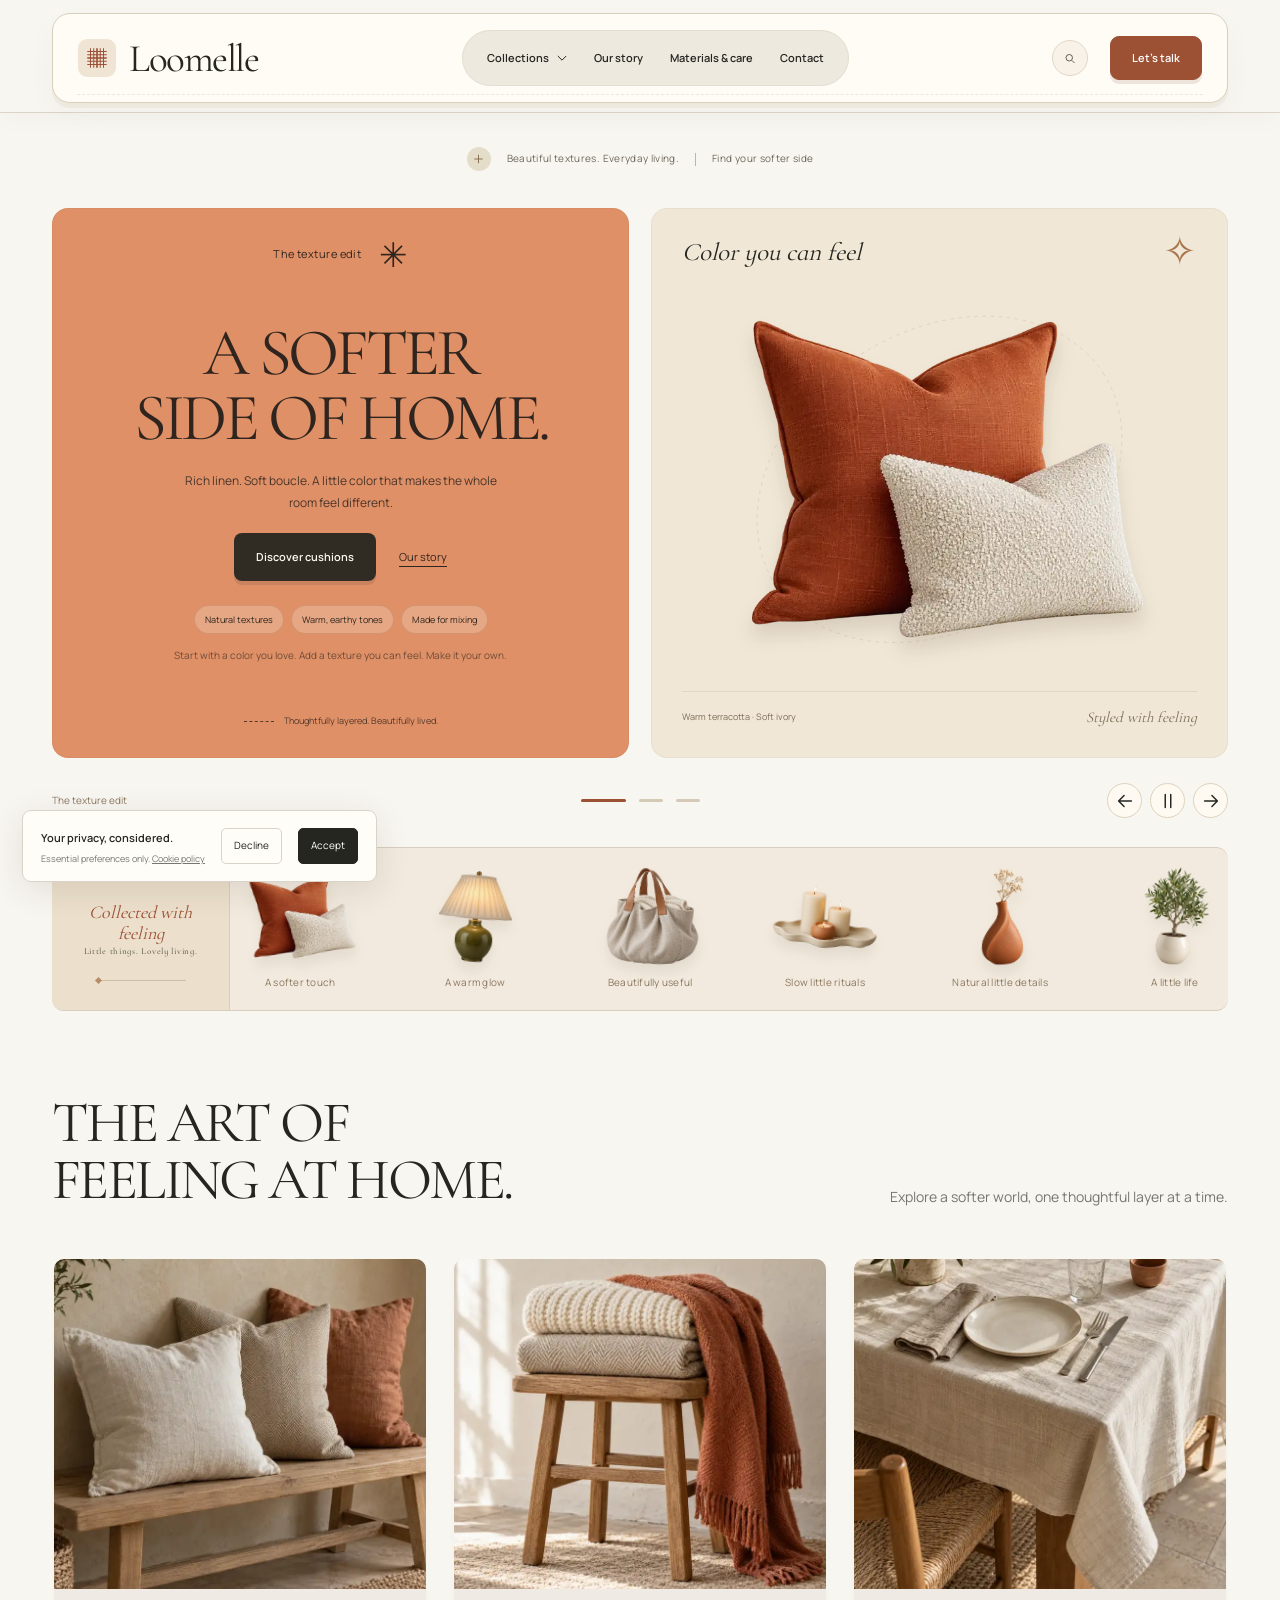
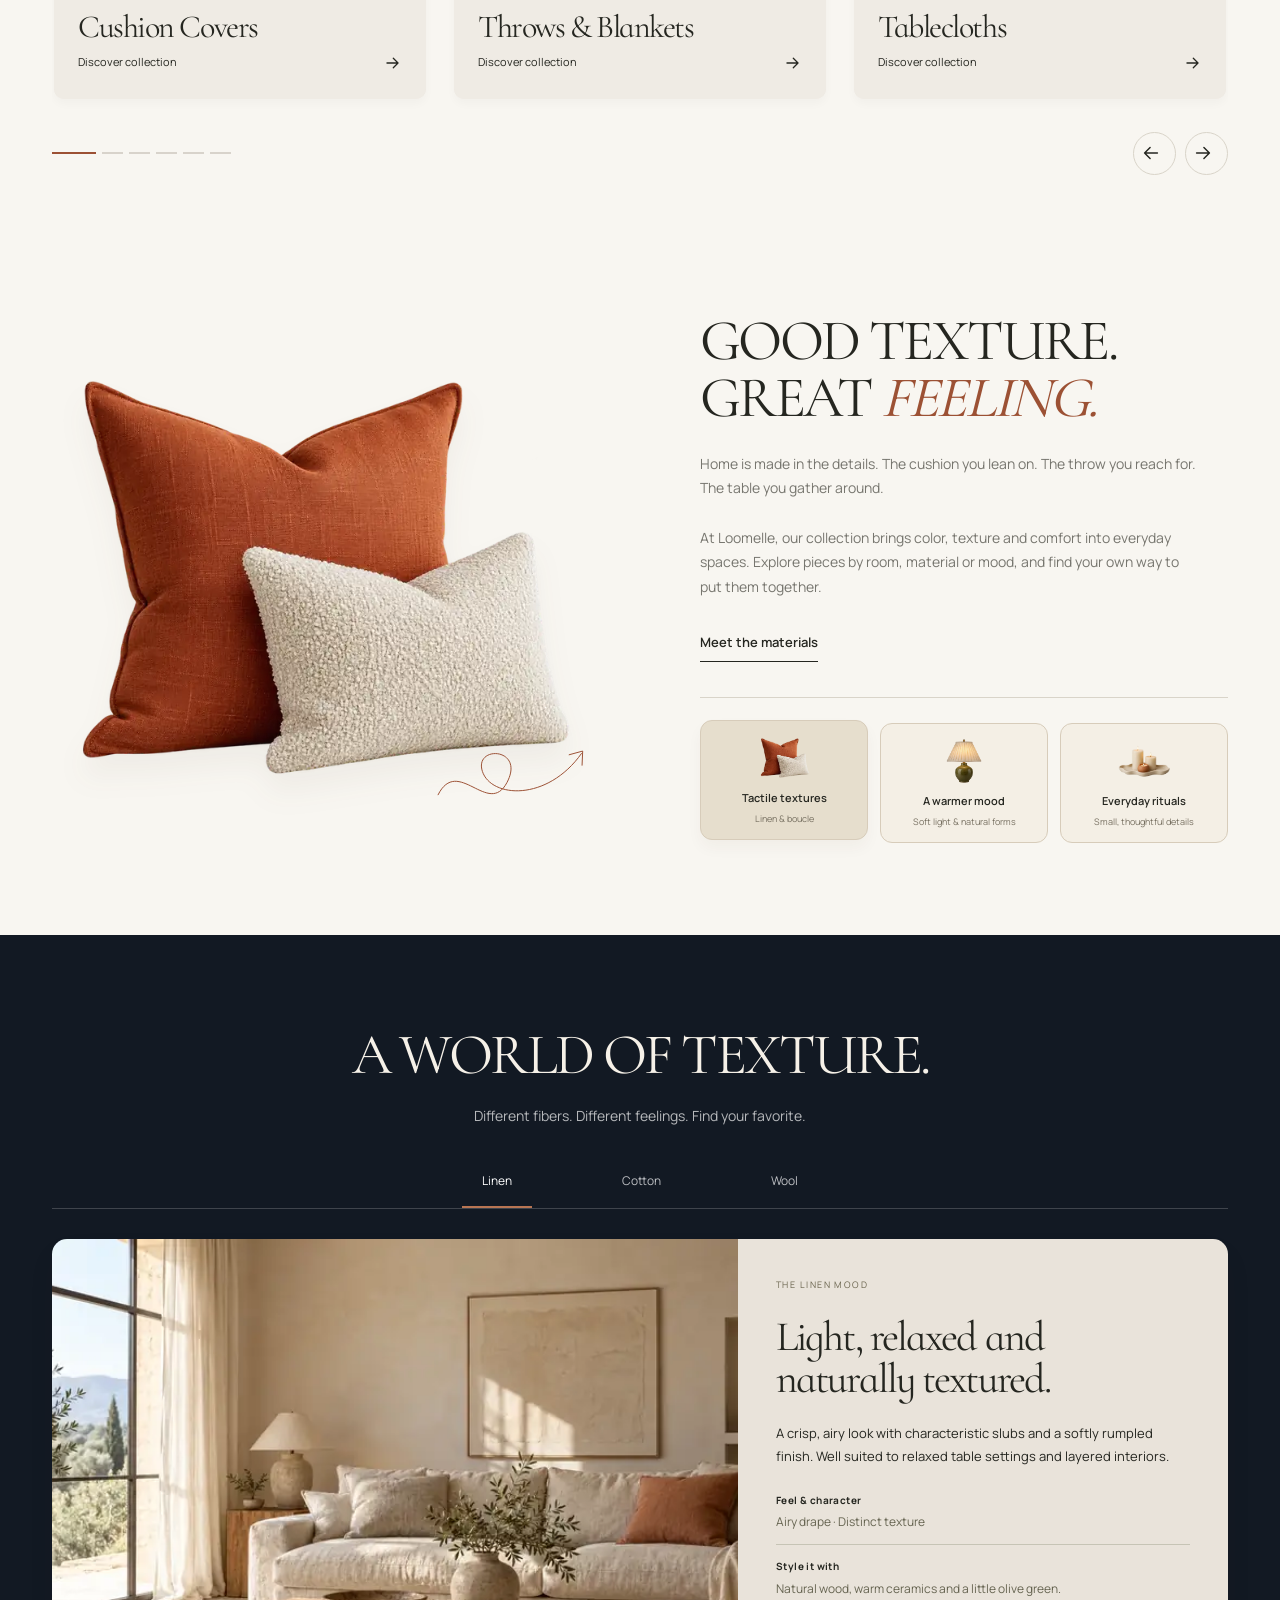
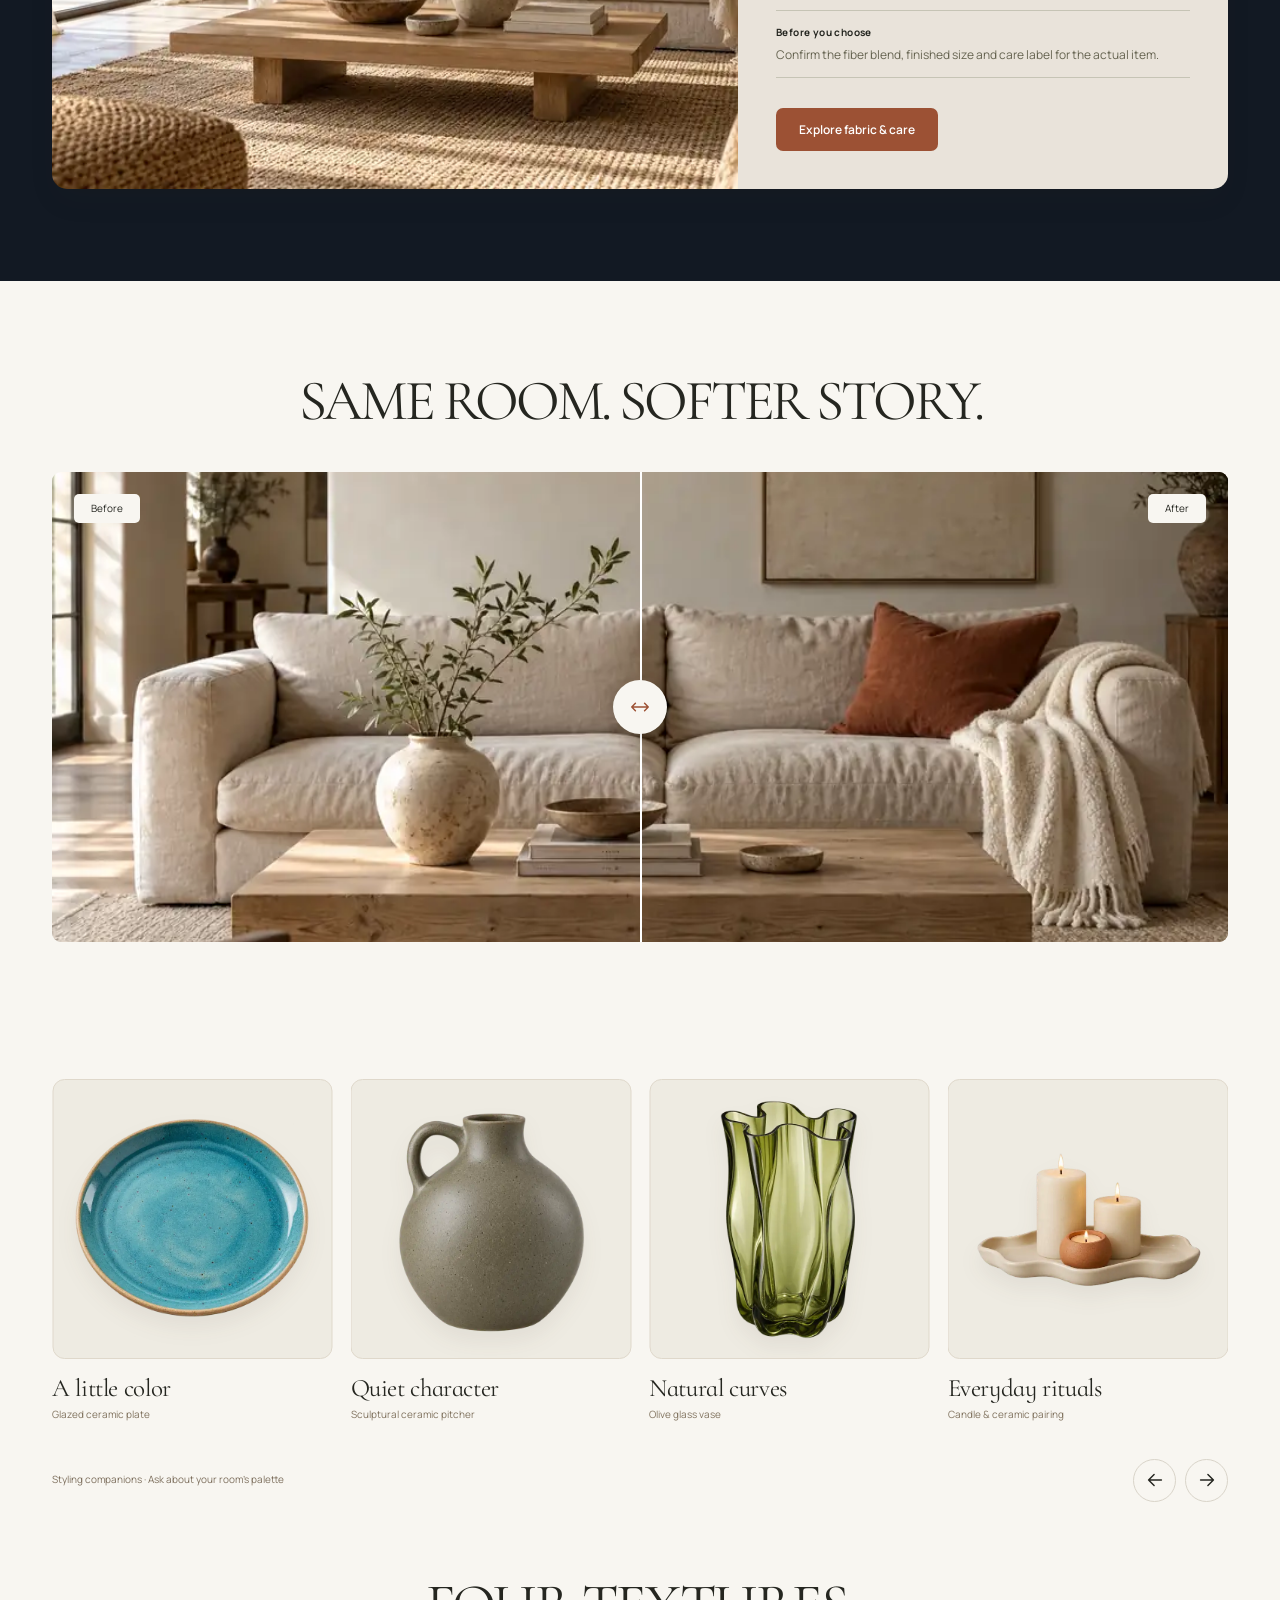
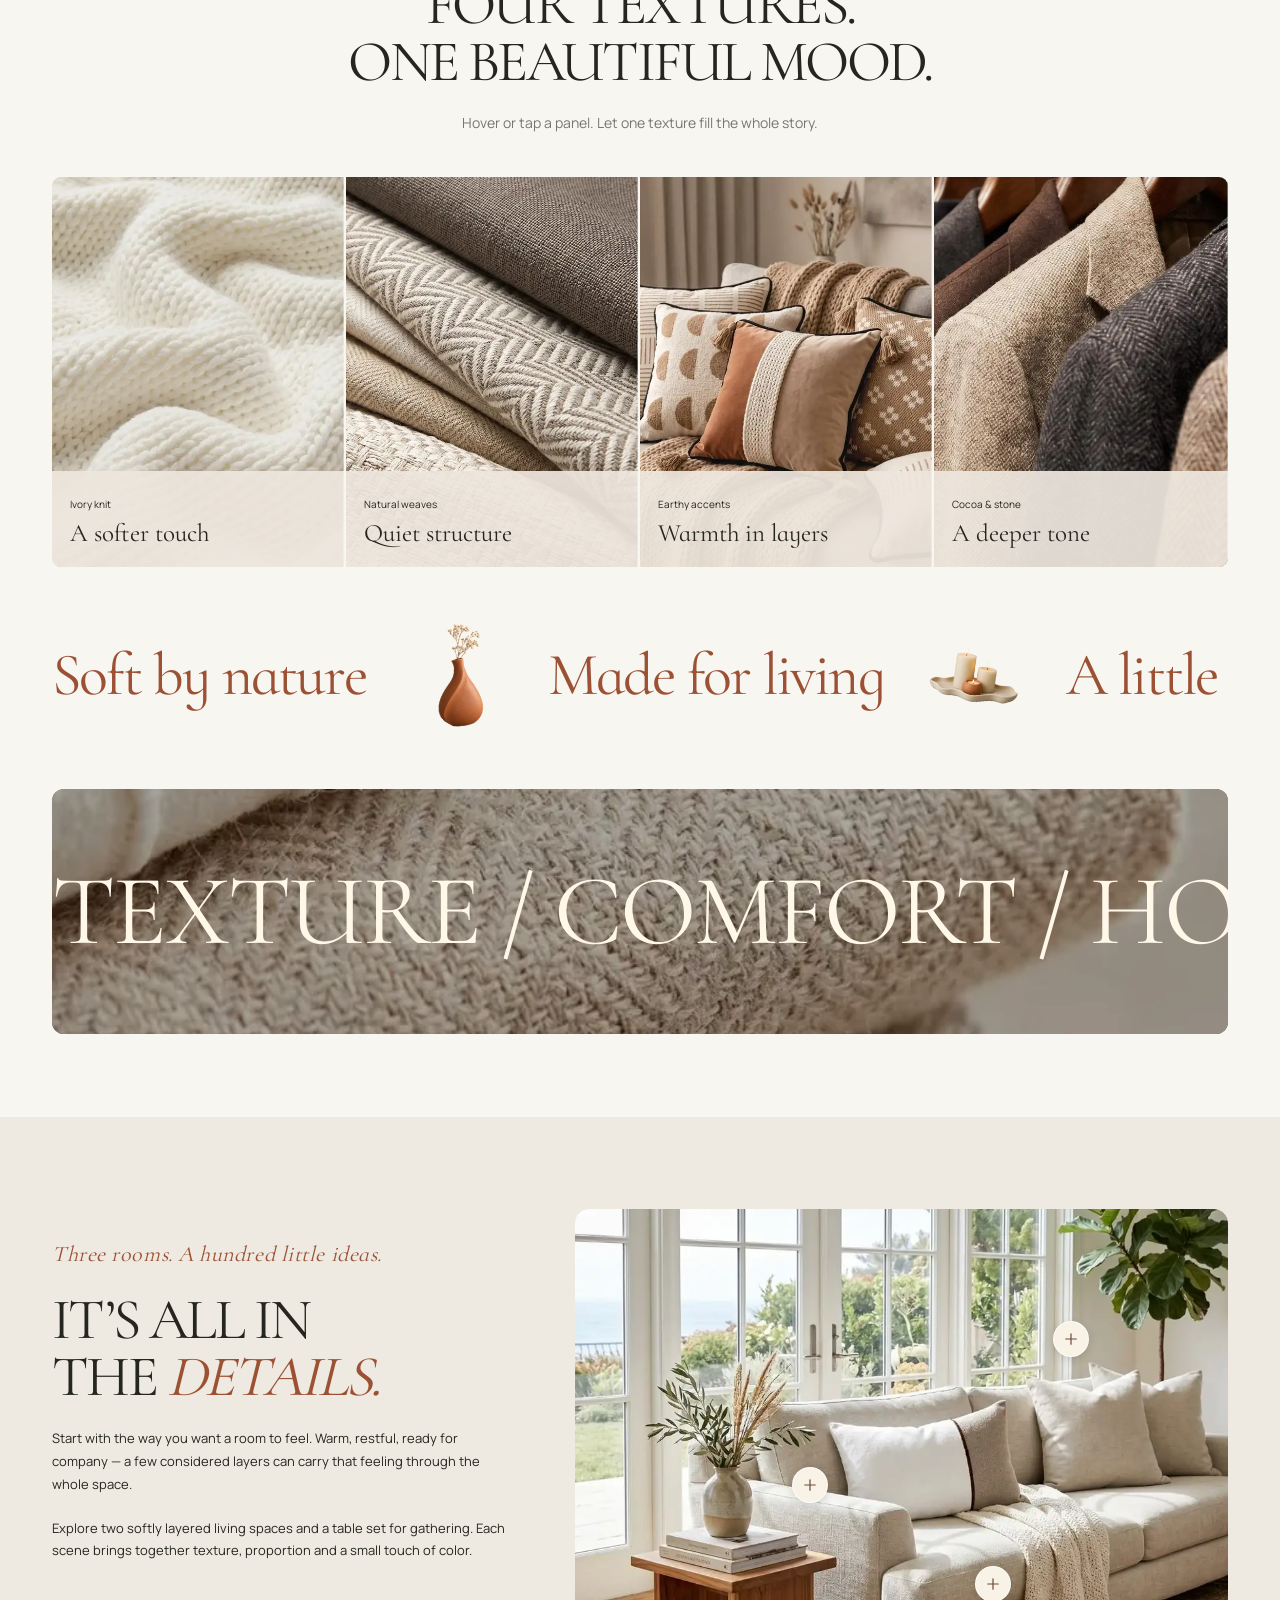
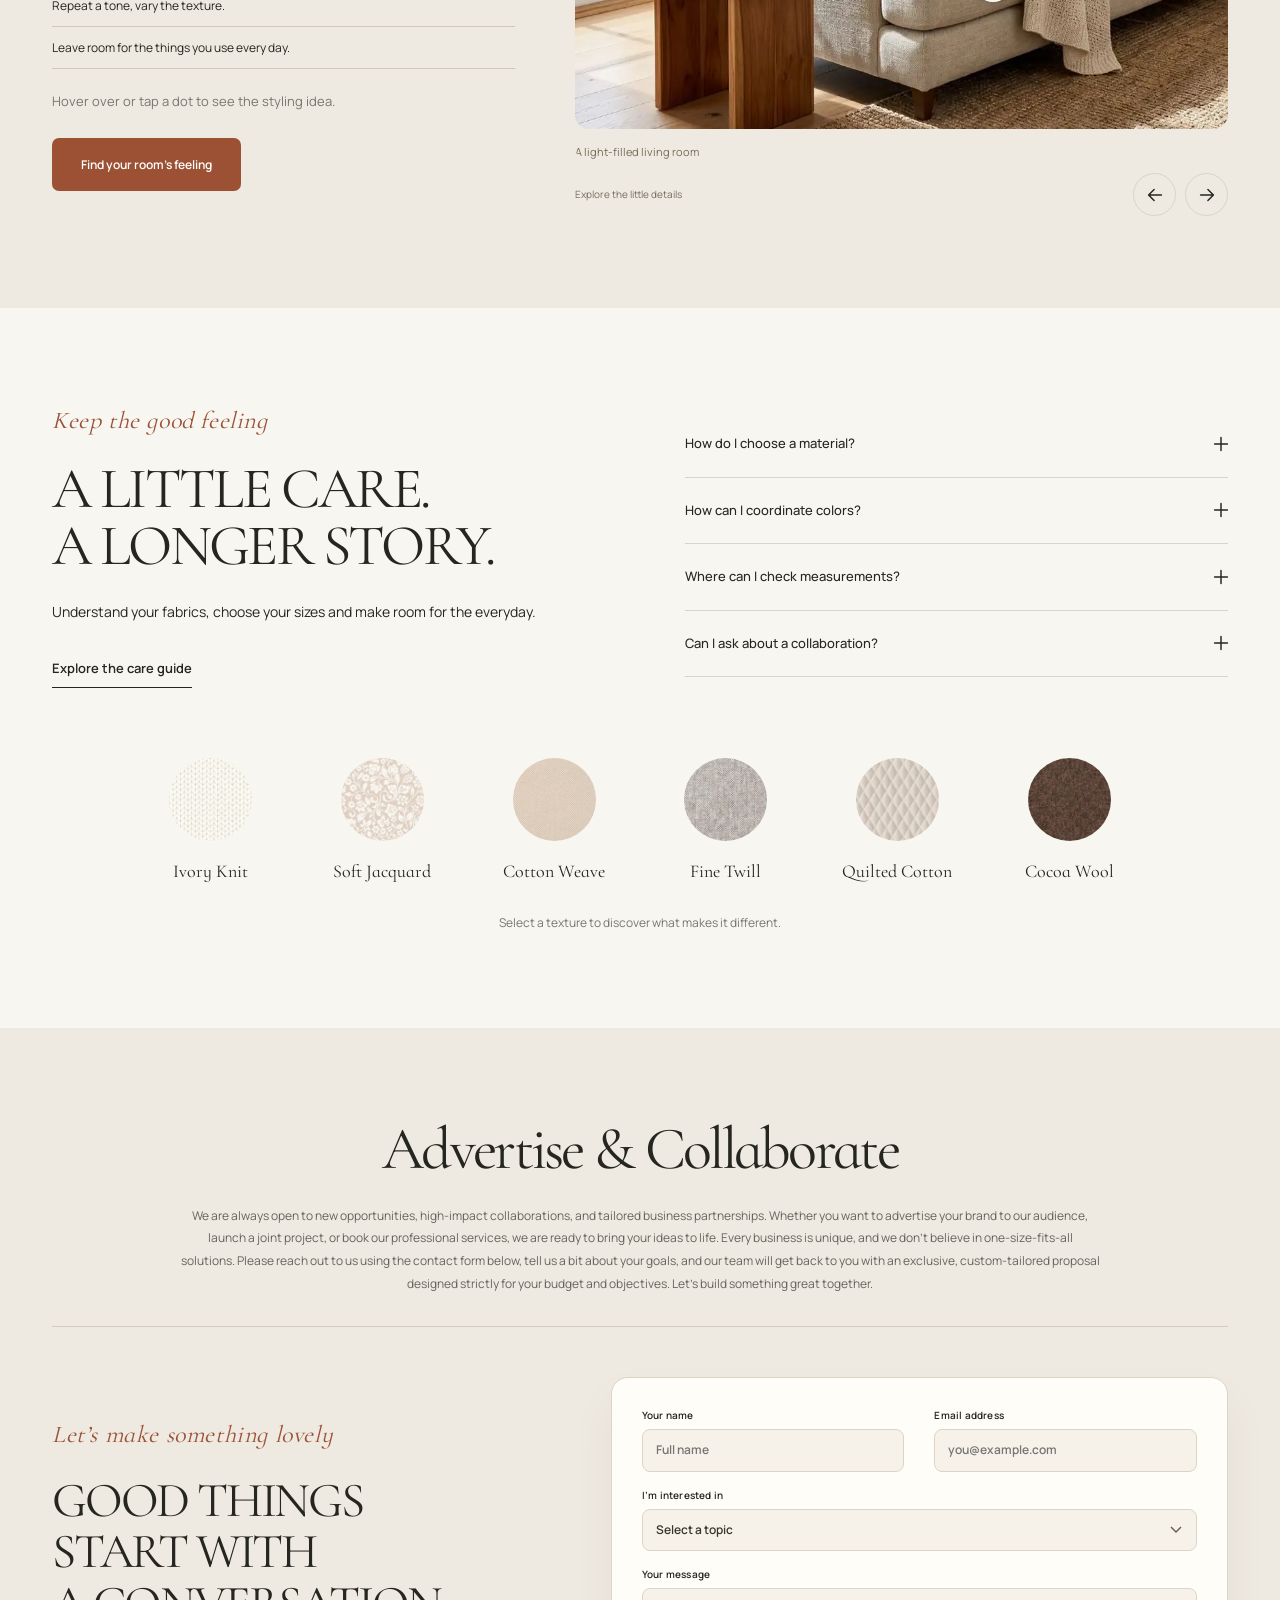
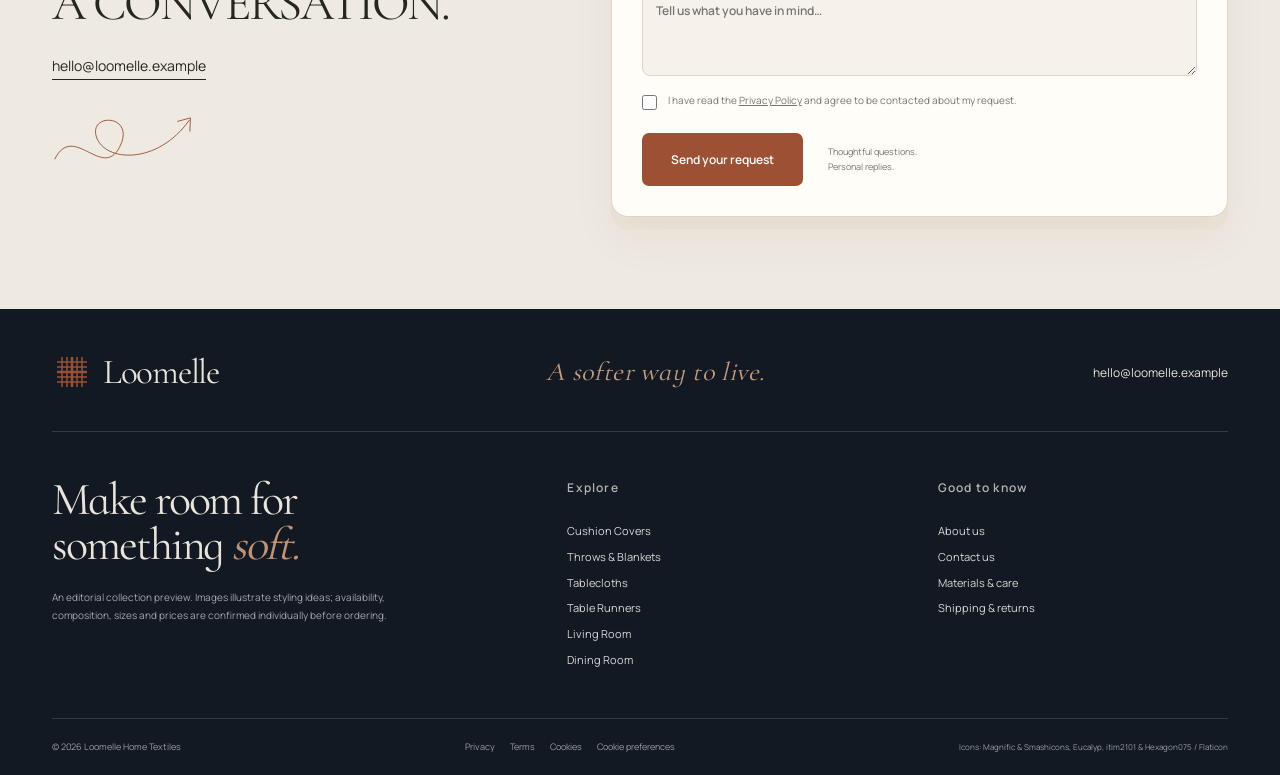
==== index.html @ f1d12855 "Upd" ====
<!doctype html><html lang="en"><head><meta charset="utf-8"><meta name="viewport" content="width=device-width,initial-scale=1"><title>Loomelle | Home Textiles</title><meta name="description" content="Explore home textiles, beautifully considered colors and materials. Discover cushion covers, throws, blankets and table linens."><meta name="theme-color" content="#f6f3ed"><link rel="icon" href="assets/logo.svg"><link rel="stylesheet" href="assets/fonts.css"><link rel="stylesheet" href="assets/swiper.min.css"><link rel="stylesheet" href="assets/aos.css"><link rel="stylesheet" href="style.css"><script src="config/config.js"></script><script defer src="assets/swiper.min.js"></script><script defer src="assets/aos.js"></script><script defer src="enhance.js"></script><script defer src="app.js"></script></head><body><a class="skip" href="#main">Skip to content</a><div id="page-thread" aria-hidden="true"><span></span></div><header id="header"></header><main id="main"></main><footer id="footer"></footer><div id="consent"></div><dialog id="search-dialog" aria-labelledby="search-title"><button class="dialog-close" aria-label="Close search">×</button><h2 id="search-title">Find your texture.</h2><label class="sr-only" for="search-input">Search collections, materials and pages</label><input id="search-input" type="search" placeholder="Try linen, cushions, care…" autocomplete="off"><div id="search-results" aria-live="polite"></div></dialog><dialog id="product-dialog" aria-label="Collection details"><button class="dialog-close" aria-label="Close details">×</button><div id="product-body"></div></dialog><noscript>Please enable JavaScript to explore the collections and use the contact form.</noscript></body></html>
---- assets/fonts.css ----
@font-face{font-family:'Cormorant Infant';font-style:normal;font-weight:300 700;font-display:swap;src:url('cormorant.woff2') format('woff2');}
@font-face{font-family:'Manrope';font-style:normal;font-weight:200 800;font-display:swap;src:url('manrope.woff2') format('woff2');}
---- style.css ----
:root{--ink:#252620;--muted:#77766f;--paper:#f8f6f1;--cream:#efebe4;--rust:#9c5134;--line:#d9d4c9;--night:#121923;--sample-color:#d8caba}*{box-sizing:border-box}html{scroll-behavior:smooth;scroll-padding-top:100px}body{margin:0;background:var(--paper);color:var(--ink);font-family:Manrope,Arial,sans-serif;font-size:14px;line-height:1.75;-webkit-font-smoothing:antialiased}button,input,textarea,select{font:inherit}a{color:inherit;text-decoration:none}button{cursor:pointer;color:inherit}button,a,input,textarea,select{-webkit-tap-highlight-color:transparent}button{background:none;border:0}img{display:block;max-width:100%;width:100%;object-fit:cover}h1,h2,h3,h4,p{margin:0}h1,h2,h3{font-family:'Cormorant Infant',Georgia,serif;font-weight:400;line-height:.99;letter-spacing:-.045em}h1{font-size:clamp(54px,6.9vw,110px)}h2{font-size:clamp(38px,4.5vw,68px)}h3{font-size:32px}h4{font-size:12px;font-weight:600;letter-spacing:.1em}em{font-weight:400;color:var(--rust)}p{max-width:590px}p+p{margin-top:18px}.container{width:calc(100% - 104px);max-width:1480px;margin:auto}.section{padding:92px 0;overflow:hidden}.section-heading{display:flex;align-items:flex-end;justify-content:space-between;gap:40px;margin-bottom:42px}.section-heading p{max-width:360px;color:var(--muted)}.section-heading.center{display:block;text-align:center}.center p{margin:20px auto 0;max-width:600px}.script{display:block;font-family:'Cormorant Infant',Georgia,serif;font-style:italic;font-size:24px;letter-spacing:.025em;color:var(--rust);margin-bottom:19px}.button{display:inline-flex;align-items:center;justify-content:center;background:var(--rust);color:#fff;padding:15px 28px;border-radius:7px;font-size:12px;font-weight:600;min-height:50px;border:1px solid transparent;transition:background .25s,transform .25s,box-shadow .25s}.button:hover{background:#7d3d27;transform:translateY(-2px);box-shadow:0 8px 16px #673d241a}.text-link{display:inline-flex;align-items:center;gap:22px;font-size:13px;font-weight:600;border-bottom:1px solid var(--ink);padding:7px 0;transition:color .2s}.text-link:hover{color:var(--rust)}.muted{color:var(--muted)}.split{display:grid;grid-template-columns:1fr 1fr;gap:90px;align-items:center}.split p{margin-top:25px}.split .button,.split .text-link{margin-top:25px}.stitch{width:220px;color:var(--rust)}.sr-only{position:absolute;width:1px;height:1px;padding:0;margin:-1px;overflow:hidden;clip:rect(0,0,0,0);white-space:nowrap;border:0}.skip{position:fixed;top:-100px;left:15px;background:var(--ink);color:white;padding:12px;z-index:100}.skip:focus{top:10px}:focus-visible{outline:2px solid var(--rust);outline-offset:5px}#header{position:sticky;top:0;background:#f8f6f1f5;border-bottom:1px solid var(--line);z-index:50;backdrop-filter:blur(10px)}.header-inner{height:86px;display:flex;align-items:center;justify-content:space-between;gap:25px}.brand{display:flex;align-items:center;gap:11px;font-family:'Cormorant Infant',Georgia,serif;font-size:35px;letter-spacing:-1.3px;line-height:1}.brand img{width:34px;height:34px}.header-inner nav{display:flex;gap:32px;align-items:center}.nav-link{font-size:12px;position:relative;padding:8px 0}.nav-link:after{content:'';height:1px;width:0;background:var(--rust);position:absolute;bottom:0;left:0;transition:width .3s}.nav-link:hover:after{width:100%}.header-actions{display:flex;align-items:center;gap:22px}.search-open{padding:8px;display:flex}.search-open svg{width:21px;height:21px;stroke:var(--ink);stroke-width:1.4}.header-cta{border-bottom:1px solid var(--ink);font-size:12px;padding:5px 0}.menu-toggle,.mobile-categories{display:none}.hero{padding:0}.hero-top{display:grid;grid-template-columns:1.2fr 1fr;min-height:630px;align-items:center;position:relative}.hero-copy{padding:70px 0 50px;position:relative;z-index:2}.hero h1{font-size:clamp(60px,6.6vw,106px);line-height:.93;letter-spacing:-.055em}.hero h1 em{font-style:normal}.hero-copy p{font-size:14px;color:var(--muted);margin:27px 0}.hero-copy .script{margin-bottom:26px}.hero-caption{display:flex;align-items:center;gap:12px;margin-top:37px;font-size:9px;letter-spacing:.14em}.tiny-line{width:35px;height:1px;background:var(--rust)}.hero-object{position:relative;height:590px;display:flex;align-items:center;justify-content:center;will-change:transform}.hero-object .bag{width:94%;height:550px;object-fit:contain;animation:bag-in 1.3s ease both}.hero-object:before{content:'';position:absolute;border:1px solid #d9cbb9;border-radius:50%;width:410px;height:410px;z-index:-1}.hero-note{position:absolute;bottom:50px;left:-2%;font-family:'Cormorant Infant',serif;font-size:20px;font-style:italic;line-height:1.1;transform:rotate(-6deg)}.hero-object .stitch{position:absolute;bottom:15px;right:10%;width:130px}.round-seal{position:absolute;right:-5px;top:35px;border:1px solid var(--line);border-radius:50%;width:108px;height:108px;text-align:center;font-size:8px;line-height:1.2;letter-spacing:.1em;display:flex;flex-direction:column;justify-content:center;background:var(--paper);transform:rotate(12deg)}.round-seal b{font-size:29px;color:var(--rust);line-height:.4}.hero-bottom{border-top:1px solid var(--line);border-bottom:1px solid var(--line);display:flex;justify-content:space-between;padding:20px 0;color:var(--muted);font-size:10px;letter-spacing:.07em}.collections{padding-top:84px}.collection-card{display:block;border-radius:10px;overflow:hidden;background:var(--cream);box-shadow:0 5px 10px #32281a07;transition:transform .35s,box-shadow .35s}.collection-card img{height:330px;transition:transform .8s}.collection-card>div{padding:22px 24px 25px;position:relative;background:var(--cream)}.collection-card h3{font-size:32px;margin-bottom:9px}.collection-card div>span{font-size:11px;display:flex;justify-content:space-between}.collection-card:hover{transform:translateY(-5px);box-shadow:0 12px 20px #32281a12}.collection-card:hover img{transform:scale(1.035)}.carousel{min-width:0}.swiper{padding:8px 2px 18px;overflow:hidden}.carousel-bottom{display:flex;align-items:center;justify-content:space-between;margin-top:14px;min-height:45px}.carousel .swiper-pagination{position:static;text-align:left;width:auto;display:flex;gap:6px}.swiper-pagination-bullet{width:21px;height:2px;border-radius:0;background:#a8a095;opacity:.4;margin:0!important}.swiper-pagination-bullet-active{background:var(--rust);opacity:1;width:44px}.slider-controls{display:flex;gap:9px}.slider-controls button{border:1px solid var(--line);width:43px;height:43px;border-radius:50%;font-size:21px;transition:background .2s,color .2s}.slider-controls button:hover{background:var(--rust);color:white;border-color:var(--rust)}.about{padding-top:45px}.about-grid{gap:120px}.cutout{position:relative}.cutout>img{height:440px;object-fit:contain}.cutout .stitch{position:absolute;bottom:0;right:0;width:160px}.about p{max-width:500px;color:var(--muted)}.value-row{display:flex;gap:24px;margin-top:35px;border-top:1px solid var(--line);padding-top:25px}.value-row>div{font-size:10px;display:flex;flex-direction:column;gap:12px}.value-row img{height:35px;width:35px;object-fit:contain;opacity:.7}.material-section{background:var(--night);color:#f6f1e8}.material-section .section-heading p{color:#b6b8bb}.material-tabs{display:flex;justify-content:center;gap:70px;margin:40px 0 30px;border-bottom:1px solid #ffffff30}.material-tabs button{padding:0 20px 15px;color:#bdbfc3;font-size:12px;border-bottom:2px solid transparent}.material-tabs button[aria-selected=true]{border-color:#b87553;color:#fff}.material-layout{display:grid;grid-template-columns:1.4fr 1fr;min-height:350px;gap:0}.material-photo{overflow:hidden}.material-photo img{height:100%;max-height:390px;transition:transform 1.5s}.material-photo:hover img{transform:scale(1.05)}.material-copy{padding:45px;background:#e9e3da;color:var(--ink)}.material-copy h3{font-size:38px;max-width:340px}.material-copy p{font-size:12px;margin:18px 0}.material-copy ul{padding-left:16px;font-size:11px;line-height:2}.material-copy .button{margin-top:8px;padding:10px 22px;min-height:43px}.before-after{height:470px;position:relative;border-radius:9px;overflow:hidden}.before-after>img,.after-image,.after-image img{position:absolute;inset:0;width:100%;height:100%;object-fit:cover}.after-image{clip-path:inset(0 0 0 var(--position))}.before-after input{position:absolute;inset:0;width:100%;height:100%;opacity:0;cursor:ew-resize;margin:0;z-index:5;touch-action:pan-y}.compare-line{position:absolute;left:var(--position);height:100%;top:0;width:2px;background:white;pointer-events:none}.compare-line>span{position:absolute;top:50%;left:0;transform:translate(-50%,-50%);background:var(--paper);color:var(--rust);border-radius:50%;height:54px;width:54px;display:grid;place-items:center;font-size:23px;box-shadow:0 3px 15px #0002}.comparison-label{position:absolute;top:22px;background:var(--paper);padding:6px 17px;border-radius:5px;font-size:10px}.before-label{left:22px}.after-label{right:22px}.before-after:focus-within{outline:2px solid var(--rust);outline-offset:4px}.color-stories{padding-top:15px;padding-bottom:0}.merge-gallery{display:grid;grid-template-columns:repeat(4,1fr);height:390px;position:relative;border-radius:9px;overflow:hidden}.merge-panel{position:relative;padding:0;overflow:hidden;border-right:2px solid var(--paper);text-align:left}.merge-panel:last-of-type{border:0}.merge-panel img{height:100%;transition:transform 1s}.merge-panel>span{position:absolute;left:0;right:0;bottom:0;z-index:3;padding:20px 18px;background:#eee7deed}.merge-panel small{font-size:10px}.merge-panel strong{display:block;font-family:'Cormorant Infant',serif;font-size:25px;font-weight:400;line-height:1.1;margin-top:4px}.merge-overlay{position:absolute;inset:0;background-image:var(--merge-image);background-size:cover;background-position:center;opacity:0;pointer-events:none;transition:opacity .65s;z-index:1}.merged .merge-overlay{opacity:1}.merged .merge-panel>span{background:#f4efe8e8}.merge-panel:after{content:'';position:absolute;right:0;top:0;bottom:0;width:1px;background:#fff5;z-index:3}.marquee{overflow:hidden;padding:54px 0 35px;color:var(--rust)}.marquee>div{display:flex;gap:42px;width:max-content;align-items:center;animation:marquee 38s linear infinite}.marquee span{font-family:'Cormorant Infant',serif;font-size:60px;line-height:1.2;white-space:nowrap;letter-spacing:-.03em}.marquee b{font-size:30px;font-weight:400}.marquee:hover>div{animation-play-state:paused}.room-details{background:#eee9e1;margin-top:38px}.hotspot-scene{position:relative;border-radius:9px}.hotspot-scene>img{height:470px;border-radius:9px}.hotspot{position:absolute;padding:0;width:33px;height:33px;transform:translate(-50%,-50%);z-index:2}.hotspot>span:first-child{display:grid;place-items:center;background:var(--paper);border:5px solid #ffffff70;background-clip:padding-box;border-radius:50%;height:33px;width:33px;font-size:22px;color:var(--rust);box-shadow:0 0 0 5px #ffffff35}.hotspot-tip{position:absolute;bottom:45px;left:50%;transform:translate(-50%,8px);background:var(--paper);width:200px;padding:16px;border-radius:7px;font-size:11px;text-align:left;line-height:1.6;box-shadow:0 6px 24px #0002;opacity:0;visibility:hidden;transition:.25s}.hotspot-tip strong{font-family:'Cormorant Infant',serif;font-size:22px;line-height:1;display:block;margin-bottom:8px}.hotspot:hover,.hotspot:focus-visible,.hotspot[aria-expanded=true]{z-index:6}.hotspot:hover .hotspot-tip,.hotspot:focus-visible .hotspot-tip,.hotspot[aria-expanded=true] .hotspot-tip{opacity:1;visibility:visible;transform:translate(-50%,0)}.accordion{width:100%}.accordion-item{border-bottom:1px solid var(--line)}.accordion-trigger{width:100%;display:flex;gap:25px;align-items:center;justify-content:space-between;text-align:left;padding:23px 0;font:500 13px Manrope,sans-serif;line-height:1.5}.plus{width:15px;height:15px;position:relative;flex-shrink:0}.plus:before,.plus:after{content:'';position:absolute;top:7px;left:0;width:15px;height:1px;background:var(--ink);transition:transform .35s}.plus:after{transform:rotate(90deg)}[aria-expanded=true] .plus:after{transform:rotate(0)}[aria-expanded=true].accordion-trigger{color:var(--rust)}.accordion-content{display:grid;grid-template-rows:0fr;transition:grid-template-rows .4s ease}.accordion-content>div{overflow:hidden}.accordion-content.open{grid-template-rows:1fr}.accordion-content p{font-size:12px;color:var(--muted);margin:0 0 22px!important}.swatch-row{display:grid;grid-template-columns:repeat(6,1fr);gap:30px;max-width:1000px;margin:70px auto 0}.swatch{display:flex;flex-direction:column;align-items:center;gap:15px;padding:0;font-family:'Cormorant Infant',serif;font-size:18px}.swatch img{height:83px;width:83px;border-radius:50%;transition:transform .4s,outline .2s}.swatch:hover img{transform:translateY(-7px)}.swatch.selected img{outline:1px solid var(--rust);outline-offset:5px}.swatch-info{text-align:center;margin:25px auto 0!important;max-width:700px;min-height:24px;font-size:12px;color:var(--muted)}.contact{background:#eee9e1}.contact-intro{max-width:960px;margin:0 auto 60px;text-align:center}.contact-intro h2{font-size:60px}.contact-intro p{margin:25px auto 0;max-width:920px;font-size:12px;line-height:1.9;color:#66635e}.contact-grid{display:grid;grid-template-columns:.85fr 1.15fr;gap:90px;padding-top:50px;border-top:1px solid #d4cbc0}.contact-grid h3{font-size:49px;line-height:1.05}.contact-grid .stitch{display:block;margin-top:20px;width:150px}.email-link{display:inline-block;margin-top:25px;font-size:14px;border-bottom:1px solid var(--ink)}.contact-form label{display:block;font-size:11px;line-height:1.4}.contact-form input:not([type=checkbox]),.contact-form textarea,.contact-form select{display:block;width:100%;padding:13px 0;background:transparent;border:0;border-bottom:1px solid #bdb5aa;border-radius:0;margin-top:4px;margin-bottom:23px;font-size:13px;outline-offset:3px;color:var(--ink)}.contact-form select{cursor:pointer}.contact-form textarea{resize:vertical;min-height:90px}.form-row{display:grid;grid-template-columns:1fr 1fr;gap:30px}.contact-form .check{display:flex;gap:11px;align-items:flex-start;font-size:10px;color:var(--muted)}.check input{accent-color:var(--rust);margin-top:2px}.check a{text-decoration:underline}.form-submit{display:flex;gap:25px;align-items:center;margin-top:25px}.form-submit>span{font-size:10px;color:var(--muted);line-height:1.6}.form-status{font-size:12px;margin-top:16px;line-height:1.6;color:#a33720}.form-status.success{color:#3d6c45}.honey{position:absolute;left:-10000px;width:1px;height:1px;overflow:hidden}button:disabled{opacity:.6;cursor:wait}#footer{background:var(--night);color:#e9e4da;padding:40px 0 20px}.footer-top{display:flex;justify-content:space-between;align-items:center;padding-bottom:36px;border-bottom:1px solid #ffffff23}.footer-top .script{margin:0;color:#c59d7c;font-size:26px}.footer-top>a:last-child{font-size:12px}.footer-main{display:grid;grid-template-columns:1.5fr 1fr 1fr;gap:80px;padding:45px 0}.footer-main h3{font-size:46px}.footer-main em{color:#c39272}.footer-main p{font-size:10px;line-height:1.8;color:#a3a7aa;margin-top:20px;max-width:350px}.footer-main h4{margin-bottom:20px;color:#b4b4b0}.footer-main>div>a{display:block;font-size:11px;line-height:2.35;color:#d7d7d3}.footer-main>div>a:hover{color:#d3a17e}.footer-bottom{display:flex;justify-content:space-between;gap:20px;align-items:center;border-top:1px solid #ffffff23;padding-top:20px;font-size:9px;color:#999da2}.footer-bottom>div{display:flex;gap:15px}.footer-bottom button{font-size:9px;padding:0;color:inherit}.footer-bottom small{font-size:8px}.consent-card{position:fixed;bottom:18px;left:22px;background:#fffdf8;z-index:80;box-shadow:0 8px 35px #2921121c;border:1px solid var(--line);border-radius:9px;padding:14px 18px;display:flex;align-items:center;gap:16px;max-width:calc(100% - 44px)}.consent-card strong{font-size:11px;font-weight:600}.consent-card p{font-size:9px;color:var(--muted);margin-top:2px}.consent-card a{text-decoration:underline}.consent-card button{font-size:10px;padding:8px 12px;border:1px solid var(--line);border-radius:5px}.consent-card button:last-child{background:var(--ink);color:white;border-color:var(--ink)}dialog{border:1px solid var(--line);border-radius:12px;background:var(--paper);color:var(--ink);padding:50px;max-width:calc(100vw - 36px);width:800px;max-height:88vh;overflow:auto}dialog::backdrop{background:#12192380;backdrop-filter:blur(4px)}.dialog-close{position:absolute;top:12px;right:17px;font-size:28px;line-height:1;padding:8px}.dialog-close:hover{color:var(--rust)}dialog h2{font-size:48px}#search-input{width:100%;border:0;border-bottom:1px solid var(--line);background:transparent;padding:18px 0;font-size:17px;margin:20px 0}#search-results a{display:flex;justify-content:space-between;align-items:center;padding:13px 0;border-bottom:1px solid var(--line);font-size:13px;gap:15px}#search-results a>span:last-child{font-size:10px;color:var(--rust)}.product-modal-grid{display:grid;grid-template-columns:1fr 1fr;gap:30px;align-items:center}.product-modal-grid>img{height:460px;border-radius:6px}.product-modal-grid h2{font-size:40px}.product-modal-grid p{font-size:12px;margin:15px 0}.product-modal-grid dl{font-size:10px;line-height:1.5}.product-modal-grid dt{font-weight:700;margin-top:12px}.product-modal-grid dd{margin:4px 0 0;color:var(--muted)}.product-modal-grid .button{font-size:11px;margin-top:16px}#product-dialog{width:940px}#page-thread{position:fixed;inset:0;z-index:150;background:var(--paper);pointer-events:none;opacity:0;transition:opacity .25s;display:grid;place-items:center}#page-thread span{width:140px;height:3px;background:var(--rust);transform:scaleX(0);transition:transform .25s}body.leaving #page-thread{opacity:1}body.leaving #page-thread span{transform:scaleX(1)}.service-hero{padding:0}.service-hero>.container{display:grid;grid-template-columns:1fr 1fr;min-height:590px;gap:60px;align-items:center}.service-hero-copy{padding:60px 0}.breadcrumb{display:block;font-size:10px;color:var(--muted);margin-bottom:35px}.service-hero h1{font-size:clamp(55px,6vw,88px);line-height:.98}.service-hero p{max-width:430px;margin:27px 0;color:var(--muted);font-size:13px}.service-hero-image{height:530px;position:relative;border-radius:10px;overflow:hidden;margin:30px 0}.service-hero-image>img{height:100%;width:100%;object-fit:cover}.image-tag{position:absolute;bottom:22px;left:22px;right:22px;background:var(--paper);padding:13px 20px;text-align:center;font-size:10px;letter-spacing:.05em;border-radius:5px}.service-throw .service-hero-image{border-radius:48% 48% 6px 6px;height:530px}.service-table>.container{grid-template-columns:1.05fr 1fr}.service-table .service-hero-image{height:490px}.service-runner{background:#eee9e1}.service-runner .service-hero-image{height:490px}.service-room>.container{grid-template-columns:1fr 1.2fr}.service-room .service-hero-image{height:520px}.service-dining>.container{grid-template-columns:1fr 1.1fr}.service-dining .service-hero-image{border-radius:6px 90px 6px 6px}.editorial-section{padding:80px 0}.editorial-grid{display:grid;grid-template-columns:.8fr 1fr;gap:110px;align-items:center;max-width:1180px;margin:auto}.editorial-image{height:400px;border-radius:8px;overflow:hidden}.editorial-image img{height:100%}.editorial-image img.contain{object-fit:contain}.editorial-grid h2{font-size:58px}.editorial-grid p{font-size:13px;color:var(--muted);margin-top:24px}.feature-lines{margin-top:26px}.feature-lines>div{display:flex;justify-content:space-between;border-bottom:1px solid var(--line);padding:12px 0;font-size:11px;gap:15px}.feature-lines b{font-weight:500}.feature-lines span{color:var(--muted)}.editorial-grid .stitch{width:120px;height:50px;margin-top:15px}.product-section{background:#eeebe5}.product-card{border-radius:10px;overflow:hidden;background:var(--paper);box-shadow:0 6px 15px #31291f0b;display:flex;flex-direction:column}.product-card>img{height:370px;transition:transform .7s}.product-card:hover>img{transform:scale(1.025)}.product-card>div{padding:25px 28px;position:relative;background:var(--paper)}.product-type{font-size:9px;color:var(--muted);letter-spacing:.07em}.product-card h3{font-size:36px;margin:10px 0}.product-card p{font-size:12px;color:var(--muted);min-height:22px}.product-card .text-link{display:flex;width:100%;justify-content:space-between;margin-top:18px}.catalog-note{font-size:10px;color:var(--muted);margin:0 0 20px;max-width:none}.product-section .section-heading{margin-bottom:18px}.size-section .split{gap:100px}.size-section h2{max-width:580px}.measure-list{list-style:none;padding:0;margin:25px 0}.measure-list li{font-size:12px;padding:13px 0 13px 23px;border-bottom:1px solid var(--line);position:relative}.measure-list li:before{content:'+';position:absolute;left:0;color:var(--rust)}.size-pills{display:flex;flex-wrap:wrap;gap:9px;margin-top:15px}.size-pills span{font-size:10px;padding:8px 14px;border:1px solid var(--line);border-radius:5px}.measurement{padding:45px 15px;background:#e9e4db;border-radius:9px}.measure-drawing{width:100%;color:#807567;max-height:310px}.measure-drawing text{font-family:Manrope,sans-serif;font-size:12px;letter-spacing:.1em}.measurement p{text-align:center;font-family:'Cormorant Infant',serif;font-style:italic;font-size:22px;margin:10px auto 0;color:#71665a}.palette-section{background:#e9e3da;padding:65px 0}.palette-layout{display:grid;grid-template-columns:1fr 1fr;gap:70px;align-items:center;max-width:1100px;margin:auto}.palette-visual{height:320px;position:relative;perspective:800px}.fabric-square{position:absolute;left:25%;top:10%;height:220px;width:220px;border:1px solid #ffffff75;box-shadow:8px 12px 0 #463c2a0b;border-radius:10px;transition:background .55s,transform .6s}.fabric-square:after{content:'';position:absolute;inset:12px;border:1px dashed #ffffff80;border-radius:6px}.fabric-square.back{background:#efece4;transform:translate(-50px,-4px) rotate(-18deg)}.fabric-square.middle{background:#b5a99b;transform:translate(0,10px) rotate(-1deg)}.fabric-square.front{background:var(--sample-color);transform:translate(50px,25px) rotate(14deg)}.palette-visual:hover .front{transform:translate(62px,20px) rotate(20deg)}.palette-caption{position:absolute;bottom:0;text-align:center;width:100%;font-family:'Cormorant Infant',serif;font-size:23px}.palette-info h3{font-size:42px}.palette-info p{font-size:12px;color:#746f66;margin-top:20px}.palette-buttons{display:flex;gap:22px;margin-top:25px}.palette-buttons button{display:flex;flex-direction:column;align-items:center;gap:10px;padding:5px;font-size:10px}.palette-buttons button>span{width:38px;height:38px;border-radius:50%;border:3px solid #e9e3da;outline:1px solid transparent;transition:outline .3s}.palette-buttons [aria-pressed=true]>span{outline-color:var(--rust)}.palette-status{font-size:10px!important}.collection-guide .split{align-items:start}.care-symbols{display:flex;gap:20px;margin-top:35px}.care-symbols svg{width:62px;height:50px;stroke:#9a8c79;stroke-width:1.2;fill:none}.collection-guide .catalog-note{max-width:350px;font-size:10px;margin-top:15px}.enquiry-section{background:var(--night);color:#eee8de}.enquiry-inner{display:grid;grid-template-columns:1fr .4fr;gap:60px;align-items:center}.enquiry-inner>div:first-child{position:relative}.enquiry-inner .stitch{position:absolute;right:0;top:-30px;width:140px;color:#ac866b}.enquiry-inner .script{color:#c6a58b}.enquiry-inner p{font-size:12px;margin:25px 0;color:#bcbfbe}.collection-nav{border-left:1px solid #ffffff30;padding-left:50px;display:flex;flex-direction:column;gap:15px}.collection-nav>span{font-size:10px;color:#a9adb0;margin-bottom:15px}.collection-nav .text-link{border-color:#ffffff30;max-width:260px;font-family:'Cormorant Infant',serif;font-size:27px;font-weight:400}.information{min-height:70vh}.policy-heading{text-align:center;margin:20px auto 70px}.policy-heading h1{font-size:70px}.policy-heading p{margin:20px auto;color:var(--muted)}.policy-content{max-width:800px;margin:auto}.policy-content article{border-top:1px solid var(--line);padding:25px 0}.policy-content h2{font-size:33px;letter-spacing:-.025em;margin-bottom:18px}.policy-content p{font-size:13px;max-width:none;color:#6e6b63}.policy-content a{text-decoration:underline}.material-guide-grid{display:grid;grid-template-columns:repeat(3,1fr);gap:25px;margin-top:55px}.material-guide-grid article{padding:35px;background:var(--cream);border-radius:10px}.material-letter{display:block;font-family:'Cormorant Infant',serif;font-size:90px;color:#b7aa96;line-height:1.1}.material-guide-grid h3{font-size:40px}.material-guide-grid p,.material-guide-grid ul{font-size:12px;margin-top:20px;color:var(--muted)}.care-guide-text{max-width:800px;margin:80px auto 30px}.care-guide-text h2{font-size:48px}.care-guide-text>p{margin:20px 0 30px;color:var(--muted);font-size:13px}.information>.container>.button{display:table;margin:30px auto 0}@keyframes marquee{to{transform:translateX(-25%)}}@keyframes bag-in{from{opacity:0;transform:translateY(20px) rotate(3deg)}to{opacity:1;transform:none}}@media(min-width:1700px){.hero-top{min-height:700px}.hero-object{height:640px}.hero-object .bag{height:620px}}@media(max-width:1100px){.container{width:calc(100% - 56px)}.header-inner nav{gap:20px}.header-actions{gap:15px}.hero-top{min-height:570px}.hero-object{height:500px}.hero-object .bag{height:460px}.hero h1{font-size:70px}.hero-object:before{width:330px;height:330px}.round-seal{height:88px;width:88px;right:0}.hero-note{bottom:30px}.split{gap:45px}.about-grid{gap:40px}.section{padding:70px 0}.hero{padding:0}.contact-grid{gap:45px}.footer-main{gap:40px}.section-heading h2{font-size:54px}.collection-card img{height:300px}.material-copy{padding:30px}.service-hero{padding:0}.service-hero>.container{gap:35px;min-height:550px}.service-hero h1{font-size:66px}.service-hero-image{height:480px!important}.editorial-grid{gap:60px}.editorial-grid h2{font-size:52px}.palette-layout{gap:35px}.fabric-square{left:20%;width:190px;height:210px}.enquiry-inner{gap:30px}.contact-intro h2{font-size:54px}.footer-bottom{flex-wrap:wrap}}
@media(max-width:900px){.container{width:calc(100% - 44px)}.header-inner{height:76px}.header-inner nav{position:fixed;top:76px;left:0;right:0;height:calc(100dvh - 76px);background:var(--paper);display:flex;flex-direction:column;justify-content:center;gap:15px;padding:30px;overflow:auto;visibility:hidden;opacity:0;transform:translateY(-12px);transition:opacity .3s,transform .3s,visibility .3s}.header-inner nav .nav-link{font-family:'Cormorant Infant',serif;font-size:32px;padding:4px}.mobile-categories{display:grid;grid-template-columns:1fr 1fr;gap:12px 25px;margin-top:15px;padding-top:20px;border-top:1px solid var(--line);text-align:center;font-size:11px}.menu-open #navigation{visibility:visible;opacity:1;transform:none}.menu-open{overflow:hidden}.menu-toggle{display:flex;width:34px;height:34px;flex-direction:column;justify-content:center;gap:6px;padding:5px}.menu-toggle span{display:block;height:1px;width:23px;background:var(--ink);transition:transform .3s}.menu-open .menu-toggle span:first-child{transform:translateY(3.5px) rotate(45deg)}.menu-open .menu-toggle span:last-child{transform:translateY(-3.5px) rotate(-45deg)}.header-cta{display:none}.hero-top{grid-template-columns:1fr 1fr;min-height:490px}.hero-copy{padding:45px 0}.hero h1{font-size:58px}.hero-copy .script{font-size:21px}.hero-object{height:420px}.hero-object .bag{height:380px}.hero-object:before{width:270px;height:270px}.hero-note{font-size:16px;left:5%;bottom:5px}.hero-caption{font-size:8px;letter-spacing:.06em;gap:7px}.hero-object .stitch{width:100px;bottom:0}.round-seal{width:76px;height:76px;font-size:6px;top:0}.section-heading h2{font-size:46px}.split{grid-template-columns:1fr;gap:38px;text-align:center}.split p{margin-left:auto;margin-right:auto}.about-grid .cutout{order:2}.cutout>img{height:320px}.about p{max-width:620px}.value-row{justify-content:center}.value-row>div{align-items:center}.material-layout{grid-template-columns:1fr 1fr}.material-copy{padding:26px}.material-copy h3{font-size:30px}.material-photo img{max-height:none}.before-after{height:420px}.merge-gallery{height:350px}.merge-panel strong{font-size:21px}.merge-panel>span{padding:15px 12px}.merge-panel small{font-size:8px}.hotspot-scene{max-width:680px;width:100%;margin:auto}.hotspot-scene>img{height:430px}.accordion{text-align:left;max-width:680px;margin:auto}.swatch-row{gap:15px}.swatch img{height:66px;width:66px}.swatch{font-size:16px}.contact-grid{grid-template-columns:1fr;gap:40px}.contact-grid>div{text-align:center}.contact-grid h3{font-size:44px}.contact-grid h3 br:last-child{display:none}.contact-grid .stitch{display:none}.contact-form{max-width:680px;width:100%;margin:auto}.contact-intro{margin-bottom:35px}.footer-top{gap:20px;flex-wrap:wrap}.footer-main{grid-template-columns:1.3fr 1fr 1fr;gap:25px}.footer-main h3{font-size:39px}.footer-top .script{font-size:23px}.service-hero>.container{gap:25px;min-height:490px}.service-hero h1{font-size:58px}.service-hero-image{height:420px!important}.service-hero-copy{padding:35px 0}.service-hero p{font-size:12px}.service-hero .script{font-size:22px}.breadcrumb{margin-bottom:22px}.editorial-grid{gap:45px}.editorial-grid h2{font-size:42px}.editorial-image{height:350px}.size-section .split{gap:35px}.size-section h2{margin:auto}.measure-list{max-width:600px;margin:25px auto;text-align:left}.size-pills{justify-content:center}.measurement{max-width:600px;width:100%;margin:auto}.palette-layout{gap:25px}.fabric-square{left:20%;width:155px;height:190px;top:16%}.palette-info h3{font-size:37px}.care-symbols{justify-content:center}.collection-guide .catalog-note{max-width:600px}.enquiry-inner{grid-template-columns:1fr;text-align:center}.enquiry-inner p{margin:25px auto}.enquiry-inner .stitch{display:none}.collection-nav{flex-direction:row;justify-content:center;flex-wrap:wrap;border-left:0;border-top:1px solid #ffffff30;padding:25px 0 0;margin-top:20px;gap:20px}.collection-nav>span{width:100%;margin:0}.material-guide-grid{gap:15px}.material-guide-grid article{padding:22px}}
@media(max-width:600px){body{font-size:13px}.container{width:calc(100% - 36px)}.section{padding:55px 0}h2{font-size:40px}h3{font-size:30px}.brand{font-size:32px}.brand img{width:30px;height:30px}.header-inner{height:69px}.header-inner nav{top:69px;height:calc(100dvh - 69px)}.header-actions{gap:10px}.hero{padding-top:0;padding-bottom:0}.hero-top{display:flex;flex-direction:column;text-align:center;min-height:auto}.hero-copy{padding:40px 0 0;width:100%}.hero h1{font-size:clamp(46px,11.8vw,70px);line-height:.97}.hero-copy .script{font-size:21px;margin-bottom:18px}.hero-copy p{margin:22px auto;font-size:12px}.hero-caption{justify-content:center;margin-top:23px;font-size:7px}.hero-object{height:330px;width:100%;max-width:390px;transform:none!important;margin-top:10px}.hero-object .bag{height:320px;width:95%}.hero-object:before{width:260px;height:260px}.hero-note{bottom:22px;left:0;font-size:15px}.hero-object .stitch{width:90px;bottom:5px;right:0}.round-seal{right:1%;top:25px;width:70px;height:70px}.hero-bottom{padding:15px 0;font-size:8px;gap:12px;justify-content:center;text-align:center}.hero-bottom>span:nth-child(2){display:none}.section-heading{display:block;text-align:center;margin-bottom:25px}.section-heading h2{font-size:40px}.section-heading p{margin:18px auto 0;max-width:330px;font-size:12px}.collection-card img{height:315px}.collection-card>div{padding:20px}.collection-card h3{font-size:33px}.carousel-bottom{margin-top:4px}.about-grid{gap:30px}.about h2{font-size:43px}.about p{font-size:12px;margin-top:20px}.value-row{gap:27px}.value-row>div{font-size:9px;gap:9px}.value-row img{height:30px;width:30px}.cutout>img{height:260px}.cutout .stitch{width:100px}.material-tabs{gap:15px;margin:28px 0 22px}.material-tabs button{padding:0 18px 12px;font-size:11px}.material-layout{grid-template-columns:1fr}.material-photo{height:230px}.material-copy{padding:30px;text-align:center}.material-copy h3{font-size:35px;margin:auto}.material-copy ul{text-align:left;max-width:210px;margin:20px auto}.material-copy p{max-width:340px;margin:18px auto}.before-after{height:320px}.comparison-label{top:15px;font-size:9px;padding:4px 11px}.before-label{left:12px}.after-label{right:12px}.compare-line>span{width:44px;height:44px}.merge-gallery{height:330px;grid-template-columns:repeat(4,1fr)}.merge-panel>span{padding:12px 5px;min-height:80px;text-align:center}.merge-panel strong{font-size:17px;line-height:1.05;letter-spacing:-.02em}.merge-panel small{font-size:7px;line-height:1.1;display:block}.marquee{padding:35px 0 0}.marquee>div{gap:25px}.marquee span{font-size:43px}.marquee b{font-size:24px}.room-details{margin-top:0}.hotspot-scene>img{height:350px}.hotspot-tip{width:160px;padding:13px;font-size:10px}.hotspot-tip strong{font-size:20px}.hotspot:last-child .hotspot-tip{transform:translate(-75%,0)}.accordion-trigger{font-size:12px;padding:20px 0}.accordion-content p{font-size:11px}.swatch-row{grid-template-columns:repeat(3,1fr);gap:25px 15px;margin-top:40px}.swatch img{width:66px;height:66px}.swatch-info{font-size:10px;min-height:36px}.contact-intro h2{font-size:39px;letter-spacing:-.04em}.contact-intro p{font-size:11px;line-height:1.85;margin-top:22px}.contact-grid{padding-top:30px;gap:30px}.contact-grid h3{font-size:38px}.contact-grid .script{font-size:21px}.email-link{font-size:13px;margin-top:20px}.form-row{grid-template-columns:1fr;gap:0}.contact-form label{font-size:10px}.contact-form input:not([type=checkbox]),.contact-form textarea,.contact-form select{font-size:16px;padding:12px 0;margin-bottom:21px}.form-submit{justify-content:center;gap:15px}.form-submit>span{font-size:9px}.form-submit .button{font-size:11px;padding:12px 20px}.contact-form .check{text-align:left;font-size:10px}.footer-top{flex-direction:column;gap:20px;text-align:center;padding-bottom:30px}.footer-main{grid-template-columns:1fr 1fr;text-align:center;padding:35px 0;gap:30px 20px}.footer-main>div:first-child{grid-column:1/-1}.footer-main h3{font-size:42px}.footer-main p{margin:18px auto 0;max-width:300px}.footer-main h4{font-size:10px;margin-bottom:12px}.footer-main>div>a{font-size:11px;line-height:2.5}.footer-bottom{justify-content:center;text-align:center;gap:15px;font-size:8px}.footer-bottom>div{flex-wrap:wrap;justify-content:center;gap:14px}.footer-bottom button{font-size:8px}.consent-card{left:10px;bottom:10px;max-width:calc(100% - 20px);padding:11px;gap:8px;border-radius:7px}.consent-card>div{min-width:0}.consent-card strong{font-size:9px}.consent-card p{font-size:8px;line-height:1.3}.consent-card button{font-size:9px;padding:7px 8px}.service-hero{padding:0}.service-hero>.container{display:flex;flex-direction:column;gap:0;text-align:center}.service-hero-copy{padding:35px 0 20px}.service-hero h1{font-size:56px}.service-hero p{margin:22px auto;max-width:350px}.service-hero .breadcrumb{font-size:9px;margin-bottom:25px}.service-hero-image{height:350px!important;width:100%;margin:10px 0 25px}.service-throw .service-hero-image{max-width:350px}.image-tag{font-size:8px;padding:11px;left:15px;right:15px;bottom:15px}.editorial-grid{display:flex;flex-direction:column-reverse;text-align:center;gap:25px}.editorial-grid h2{font-size:43px}.editorial-grid p{font-size:12px}.editorial-grid .script{font-size:22px}.editorial-image{height:310px;width:100%}.feature-lines{max-width:370px;margin:22px auto 0;text-align:left}.feature-lines>div{font-size:10px}.editorial-grid .stitch{display:none}.product-card>img{height:310px}.product-card>div{padding:22px}.product-card h3{font-size:34px}.product-section .catalog-note{text-align:center;font-size:9px}.product-card p{font-size:11px}.size-section h2{font-size:39px}.measure-list li{font-size:11px}.size-pills span{font-size:9px;padding:7px 9px}.measurement{padding:25px 10px}.measurement p{font-size:21px}.palette-layout{grid-template-columns:1fr;gap:25px;text-align:center}.palette-visual{height:280px;max-width:330px;width:100%;margin:auto}.fabric-square{left:24%;width:175px;height:190px;top:5%}.palette-info h3{font-size:39px}.palette-info p{margin:18px auto}.palette-buttons{justify-content:center;margin-top:22px}.palette-caption{bottom:0}.collection-guide h2{font-size:42px}.enquiry-inner h2{font-size:43px}.enquiry-inner p{font-size:11px}.collection-nav{gap:14px}.collection-nav .text-link{font-size:23px}.policy-heading{margin:0 auto 40px}.policy-heading h1{font-size:50px}.policy-heading p{font-size:12px}.policy-content h2{font-size:29px}.policy-content p{font-size:12px}.material-guide-grid{grid-template-columns:1fr;text-align:center;margin-top:30px}.material-guide-grid article{padding:28px}.material-guide-grid ul{text-align:left;max-width:220px;margin:20px auto}.material-letter{font-size:65px}.care-guide-text{margin:55px auto 25px;text-align:center}.care-guide-text h2{font-size:39px}.care-guide-text>p{font-size:12px}.care-guide-text .accordion{text-align:left}dialog{padding:40px 22px 25px;max-width:calc(100vw - 24px)}dialog h2{font-size:38px}#search-input{font-size:16px}#search-results a{font-size:12px}.product-modal-grid{grid-template-columns:1fr;gap:25px;text-align:center}.product-modal-grid>img{height:250px}.product-modal-grid dl{text-align:left}.product-modal-grid .script{font-size:21px}.product-modal-grid h2{font-size:38px}}
@media(prefers-reduced-motion:reduce){html{scroll-behavior:auto}*,*:before,*:after{animation:none!important;transition:none!important;scroll-behavior:auto!important}[data-aos]{opacity:1!important;transform:none!important}.hero-object,.service-hero-image img{transform:none!important}}html:not(.aos-initialized) [data-aos]{visibility:visible}

html:not(.motion-ready) [data-aos]{opacity:1;transform:none}

#header{padding:13px 0 9px;background:var(--paper);border-bottom:0;backdrop-filter:none}.header-inner{height:75px;border:1px solid #d9cfbd;border-radius:18px;background:#fffcf6;box-shadow:0 5px 0 #e4dccd70,0 12px 30px #3d321809;padding:0 25px;position:relative}.header-inner:after{content:'';position:absolute;bottom:7px;left:24px;right:24px;border-bottom:1px dashed #b9a98d40;pointer-events:none}.header-inner .brand{font-size:34px;letter-spacing:-1.5px}.header-inner .brand img{width:38px;height:38px;background:#f0e5d5;padding:6px;border-radius:9px}.header-inner nav{gap:28px}.header-inner .nav-link{font-size:11px;font-weight:600}.header-actions .search-open{border:1px solid #e1d7c8;border-radius:50%;width:36px;height:36px;align-items:center;justify-content:center;background:#f8f2e9;transition:background .25s}.header-actions .search-open:hover{background:#ecdeca}.header-cta{border:1px solid #9b5134;border-radius:9px;padding:10px 17px;color:#8b4129;font-weight:600;font-size:11px}.header-cta:hover{background:#9b5134;color:white}.collection-dropdown{position:relative}.collection-toggle{display:flex;align-items:center;gap:8px}.collection-toggle svg{width:10px;height:7px;fill:none;stroke:currentColor;stroke-width:1.2;transition:transform .25s}.is-open .collection-toggle svg{transform:rotate(180deg)}.collection-menu{position:absolute;top:calc(100% + 20px);left:50%;width:740px;display:grid;grid-template-columns:.75fr 1.4fr;gap:25px;padding:25px;background:#fffaf1;border:1px solid #ded0bb;border-radius:16px;box-shadow:0 18px 50px #32230f24;transform:translate(-38%,10px);opacity:0;visibility:hidden;pointer-events:none;transition:opacity .25s,transform .25s,visibility .25s;z-index:65}.collection-menu:before{content:'';position:absolute;height:26px;top:-26px;left:0;right:0}.is-open .collection-menu{opacity:1;visibility:visible;pointer-events:auto;transform:translate(-38%,0)}.dropdown-intro{padding:20px;background:#e9decc;border-radius:10px;display:flex;flex-direction:column;justify-content:center}.dropdown-intro .script{font-size:19px;margin-bottom:15px}.dropdown-intro strong{font:400 29px/.98 'Cormorant Infant',serif;letter-spacing:-.035em}.dropdown-intro>a{font-size:10px;margin-top:25px;text-decoration:underline;text-underline-offset:5px}.dropdown-links{display:grid;grid-template-columns:1fr 1fr;gap:4px 10px}.dropdown-links>a{display:flex;align-items:center;gap:10px;padding:13px 8px;border-radius:8px;font-size:11px;transition:background .25s,transform .25s}.dropdown-links>a:hover{background:#efe5d6;transform:translateX(3px)}.dropdown-links small{display:block;font-size:8px;color:#877a68;margin-top:3px;line-height:1.5;max-width:135px}.dropdown-symbol{height:34px;width:34px;flex:0 0 34px;border:1px solid #dacdb7;border-radius:50%;display:grid;place-items:center;font-size:24px;line-height:1;color:#9b563c;font-family:Georgia,serif}.rubik-hero{padding:18px 0 0}.rubik-topline{display:flex;align-items:center;justify-content:space-between;font-size:10px;letter-spacing:.045em;color:#897d6b;margin-bottom:21px;padding:0 3px}.small-weave{font-size:21px;color:#9e5536;line-height:1}.rubik-grid{display:grid;grid-template-columns:1fr 1fr;gap:22px;padding:0 0 8px}.cube-stage{min-width:0;position:relative;perspective:1600px}.cube-stage .swiper{padding:0;height:clamp(430px,39vw,590px);width:100%;overflow:visible}.cube-face{border-radius:17px;box-sizing:border-box;backface-visibility:hidden;-webkit-backface-visibility:hidden;overflow:hidden;border:1px solid #53432a0d}.text-face{display:flex;flex-direction:column;justify-content:space-between;padding:34px 40px;background:#d8865d;color:#30251e}.tone-clay{background:#df9067}.tone-olive{background:#73785b;color:#fff9e8}.tone-cream{background:#e8d8b9;color:#493721}.face-top{display:flex;justify-content:space-between;align-items:center;font-size:11px;letter-spacing:.04em}.face-flower{font-size:34px;line-height:1;font-weight:400}.rubik-hero h1,.rubik-hero .text-face h2{font-size:clamp(42px,4.6vw,74px);line-height:.99;letter-spacing:-.055em;margin:0}.face-main{padding:26px 0}.face-main p{font-size:12px;line-height:1.8;max-width:340px;margin:24px 0 25px;opacity:.85}.hero-buttons{display:flex;align-items:center;gap:23px}.hero-buttons .button{background:#302c24;color:#fff9ed;border:0;border-radius:8px;font-size:11px;padding:14px 22px;min-height:47px;box-shadow:0 4px 0 #302c2420}.hero-buttons .button:hover{background:#4b3828}.tone-olive .button{background:#f5eedc;color:#3f432e}.hero-story{font-size:11px;text-decoration:underline;text-underline-offset:5px}.face-bottom{display:flex;align-items:center;gap:10px;font-size:9px;opacity:.8}.mini-thread{display:inline-block;width:30px;border-top:1px dashed currentColor}.object-face{display:flex;flex-direction:column;padding:27px 30px;background:#ece6d7}.object-clay{background:#f0e7d6}.object-olive{background:#e1dfcb}.object-cream{background:#dcc5ac}.object-top{display:flex;align-items:center;justify-content:space-between;font-family:'Cormorant Infant',serif;font-size:25px;font-style:italic;line-height:1.2;z-index:2}.object-star{font-size:40px;color:#a7764b;font-style:normal;line-height:.8}.object-art{position:relative;flex:1;min-height:0;margin:10px 0}.object-art .decor-object{position:absolute;inset:0;object-fit:contain;height:100%;width:100%;padding:7px 20px;z-index:2;filter:drop-shadow(0 13px 9px #3f2b1820)}.object-olive .decor-object{padding:7px 55px}.object-cream .decor-object{padding:7px 0}.orbit-thread{position:absolute;inset:0;width:100%;height:100%;fill:none;stroke:#a694743b;stroke-width:1;stroke-dasharray:4 5;transform:rotate(-8deg)}.object-bottom{display:flex;align-items:center;justify-content:space-between;gap:10px;font-size:9px;color:#7d6e58;padding-top:12px;border-top:1px solid #a5907133}.object-bottom>span:last-child{font-family:'Cormorant Infant',serif;font-size:15px;font-style:italic}.rubik-controls{display:flex;align-items:center;justify-content:space-between;margin:17px 0 29px;gap:20px}.hero-counter{font-size:10px;color:#8d7862;min-width:180px}.cube-dots{display:flex;align-items:center;gap:9px}.cube-dots button{padding:10px 2px}.cube-dots span{display:block;width:24px;height:3px;background:#d5cab6;transition:width .3s,background .3s;border-radius:2px}.cube-dots [aria-pressed=true] span{width:45px;background:#9b5134}.cube-actions{display:flex;justify-content:flex-end;gap:8px;min-width:180px}.cube-actions button{height:35px;width:35px;border:1px solid #ded2bf;border-radius:50%;font-size:18px;line-height:1;background:#fffaf1;transition:background .2s,color .2s}.cube-actions button:hover{background:#a65d3e;color:white}.cube-actions .cube-play{font-size:12px}.decor-ribbon{border-top:1px solid #d9cdbb;border-bottom:1px solid #d9cdbb;display:flex;align-items:center;overflow:hidden;height:164px;background:#f2eade;border-radius:12px;position:relative}.decor-ribbon-heading{width:178px;flex-shrink:0;align-self:stretch;padding:24px 22px;background:#ece0cd;border-right:1px solid #d9cdbb;z-index:2;display:flex;flex-direction:column;justify-content:center;gap:13px;font-family:'Cormorant Infant',serif;font-size:25px;line-height:1.03;color:#6c4c37}.decor-ribbon-heading>span:last-child{font-size:24px;color:#ac704d}.decor-track{display:flex;flex:0 0 auto;width:max-content;animation:decor-travel 35s linear infinite;will-change:transform}.decor-group{display:flex;align-items:center;flex-shrink:0;gap:35px;padding-right:35px}.decor-item{width:140px;display:flex;flex-direction:column;align-items:center;gap:7px;flex-shrink:0}.decor-item img{width:115px;height:101px;object-fit:contain;transition:transform .4s;filter:drop-shadow(0 5px 3px #46341a15)}.decor-item:nth-child(even) img{transform:rotate(5deg)}.decor-item:nth-child(odd) img{transform:rotate(-4deg)}.decor-item span{font-size:8px;letter-spacing:.035em;color:#8c775f}.decor-ribbon:hover .decor-track,.motion-paused .decor-track{animation-play-state:paused}.decor-ribbon:hover .decor-item img{transform:rotate(0)}@keyframes decor-travel{to{transform:translateX(-50%)}}
@media(min-width:1600px){.text-face{padding:42px 50px}.face-main p{font-size:14px;max-width:390px}.face-top{font-size:12px}.face-bottom{font-size:10px}.hero-buttons .button{font-size:12px;padding:16px 28px}.hero-story{font-size:12px}}
@media(max-width:1100px){.header-inner{padding:0 18px}.header-inner nav{gap:19px}.header-inner .nav-link{font-size:10px}.header-actions{gap:12px}.header-cta{font-size:10px;padding:9px 13px}.text-face{padding:27px}.cube-stage .swiper{height:470px}.rubik-hero h1,.rubik-hero .text-face h2{font-size:50px}.object-face{padding:25px}.face-main p{font-size:11px;margin:20px 0}.hero-buttons{gap:16px}.hero-buttons .button{font-size:10px;padding:12px 17px;min-height:43px}.hero-story{font-size:10px}.object-bottom>span:last-child{display:none}.object-art .decor-object{padding:10px}.object-olive .decor-object{padding:10px 30px}.collection-menu{width:680px;transform:translate(-35%,10px)}.is-open .collection-menu{transform:translate(-35%,0)}}
@media(max-width:900px){#header{padding:9px 0}.header-inner{height:66px;border-radius:13px}.header-inner nav{top:84px;height:calc(100dvh - 84px);gap:13px;padding:28px 22px;justify-content:flex-start;padding-top:50px}.header-inner nav .nav-link{font-size:29px;font-weight:400}.header-inner .brand{font-size:32px}.header-inner .brand img{width:35px;height:35px}.header-inner .mobile-categories{display:none}.collection-dropdown{width:min(560px,100%);display:flex;flex-direction:column;align-items:center}.collection-toggle{justify-content:center}.collection-toggle svg{width:12px;height:8px}.collection-menu,.is-open .collection-menu{position:static;width:100%;transform:none;display:none;padding:13px;margin:12px 0 4px;box-shadow:none;border-radius:12px;background:#efe4d3}.is-open .collection-menu{display:block}.collection-menu:before,.dropdown-intro{display:none}.dropdown-links{text-align:left;gap:5px}.dropdown-links>a{font-size:12px;padding:10px}.dropdown-links small{font-size:8px}.dropdown-symbol{width:30px;height:30px;flex-basis:30px;font-size:21px}.rubik-grid{gap:15px}.text-face{padding:24px}.cube-stage .swiper{height:450px}.rubik-hero h1,.rubik-hero .text-face h2{font-size:43px}.face-main{padding:20px 0}.face-main p{font-size:11px;line-height:1.7}.face-top{font-size:9px}.face-flower{font-size:27px}.face-bottom{font-size:8px}.hero-buttons{flex-wrap:wrap;gap:14px}.object-top{font-size:22px}.object-star{font-size:31px}.object-face{padding:22px}.object-art .decor-object{padding:5px 0}.object-olive .decor-object{padding:10px}.decor-ribbon{height:148px}.decor-ribbon-heading{width:145px;font-size:22px;padding:20px}.decor-item{width:120px}.decor-item img{width:103px;height:91px}.decor-group{gap:25px;padding-right:25px}.rubik-controls{margin-bottom:23px}.hero-counter,.cube-actions{min-width:140px}}
@media(max-width:600px){#header{padding:8px 0}.header-inner{height:62px;padding:0 13px;border-radius:12px;width:calc(100% - 24px)}.header-inner:after{left:14px;right:14px;bottom:5px}.header-inner .brand{font-size:29px;gap:8px}.header-inner .brand img{width:32px;height:32px}.header-actions .search-open{width:32px;height:32px;padding:7px}.header-actions{gap:7px}.header-inner nav{top:78px;height:calc(100dvh - 78px);padding-top:35px}.header-inner nav .nav-link{font-size:27px}.dropdown-links>a{font-size:10px;padding:8px 3px;gap:7px}.dropdown-links small{font-size:8px}.dropdown-symbol{width:25px;height:25px;flex-basis:25px;font-size:18px}.rubik-hero{padding:10px 0 0}.rubik-topline{font-size:8px;gap:10px;justify-content:center;margin-bottom:15px;text-align:center}.rubik-topline>span:last-child{display:none}.rubik-topline .small-weave{font-size:16px;order:-1}.rubik-grid{grid-template-columns:1fr;gap:14px;padding:0}.cube-stage .swiper{height:345px}.photo-stage .swiper{height:310px}.text-face{padding:22px 25px;text-align:center}.face-top{font-size:9px}.face-flower{font-size:24px}.face-main{padding:10px 0}.rubik-hero h1,.rubik-hero .text-face h2{font-size:clamp(39px,10.4vw,52px)}.face-main p{max-width:290px;margin:17px auto 19px;font-size:11px;line-height:1.65}.hero-buttons{justify-content:center;gap:20px}.hero-buttons .button{font-size:10px;min-height:41px;padding:11px 18px}.face-bottom{justify-content:center;font-size:8px}.object-face{padding:17px 22px}.object-top{font-size:21px}.object-star{font-size:28px}.object-art{margin:4px 0}.object-art .decor-object{padding:0 26px}.object-olive .decor-object{padding:0 56px}.object-cream .decor-object{padding:0 7px}.object-bottom{padding-top:9px;font-size:8px;justify-content:center}.rubik-controls{gap:12px;margin:13px 0 20px}.hero-counter{font-size:8px;min-width:0;max-width:92px}.cube-actions{min-width:0;gap:5px}.cube-actions button{width:29px;height:29px;font-size:16px}.cube-actions .cube-play{font-size:10px}.cube-dots{gap:5px}.cube-dots span{width:14px}.cube-dots [aria-pressed=true] span{width:25px}.decor-ribbon{height:129px;border-radius:9px}.decor-ribbon-heading{width:93px;padding:12px;font-size:19px;gap:9px}.decor-ribbon-heading>span:last-child{font-size:19px}.decor-group{gap:14px;padding-right:14px}.decor-item{width:95px;gap:3px}.decor-item img{width:83px;height:79px}.decor-item span{font-size:7px;white-space:nowrap}.decor-track{animation-duration:30s}}
@media(prefers-reduced-motion:reduce){.decor-track{animation:none!important}.decor-ribbon{overflow-x:auto}.cube-stage .swiper{overflow:hidden}.orbit-thread{transform:none}}
/* Refined editorial layout, tactile controls and quiet motion */
.ui-icon{width:22px;height:22px;display:block;flex:none}.plus:before,.plus:after{display:none}.plus{display:flex!important;align-items:center;justify-content:center}.accordion-trigger[aria-expanded=true] .plus{transform:rotate(45deg)}.collection-card div>span>span{display:flex;align-items:center}.collection-card div>span>span .ui-icon{width:19px}.compare-line>span{display:grid;place-items:center}.compare-line .ui-icon{width:24px}.dialog-close{display:grid;place-items:center}.product-open .ui-icon{width:18px}
#header{background:#f8f6f1;border-bottom:1px solid #dcd4c6;box-shadow:0 5px 24px #48311c07}.header-inner{height:90px}.brand img{width:40px;height:40px}.header-inner .brand{gap:13px;font-size:39px}.header-inner nav{padding:9px 24px;background:#eee9df;border:1px solid #e4ddd0;border-radius:100px;gap:27px}.header-actions .header-cta{background:var(--rust);border:1px solid var(--rust);color:white;border-radius:9px;padding:11px 21px;box-shadow:0 4px 0 #743c2720;transition:transform .25s,background .25s}.header-actions .header-cta:hover{background:#7c3e29;transform:translateY(-2px)}.search-open{border:1px solid var(--line);border-radius:50%;padding:11px}.collection-menu{width:390px!important;padding:12px!important;display:block!important;left:-25px!important;border-radius:16px;box-shadow:0 18px 45px #32281a20;background:#fffdf8}.dropdown-intro{display:none}.dropdown-links{display:grid;grid-template-columns:1fr!important;gap:3px;padding:0!important}.dropdown-links>a{border-radius:10px;padding:9px 11px!important;gap:13px!important;transition:background .2s,transform .2s}.dropdown-links>a:hover{background:#f1eadc;transform:translateX(3px)}.dropdown-symbol{width:44px!important;height:44px!important;min-width:44px;border-radius:10px!important;background:#efe8d9!important;padding:6px}.dropdown-symbol img{width:100%;height:100%;object-fit:contain}.dropdown-links>a>span:last-child{font-size:13px}.dropdown-links small{font-size:10px!important;margin-top:2px!important;color:#7b776c}
.rubik-topline{color:#6d685b}.text-face{border-radius:16px}.object-face{border-radius:16px}.decor-ribbon{border-radius:12px;border-color:#d9cdbd}.decor-item img{filter:drop-shadow(0 9px 6px #3f2e1514)}.decor-ribbon-heading{color:#615e4d}.decor-item span{font-size:10px;letter-spacing:.025em}.decor-ribbon-heading>span:last-child{color:var(--rust)}
.value-row{gap:12px;align-items:stretch}.value-row button{flex:1;min-width:0;padding:13px 10px;border:1px solid #d7ccba;border-radius:12px;background:#f4efe5;display:flex;flex-direction:column;align-items:center;gap:8px;transition:background .25s,transform .25s,box-shadow .25s}.value-row button:hover,.value-row button[aria-pressed=true]{background:#e6decd;transform:translateY(-3px);box-shadow:0 8px 15px #4d38200a}.value-row button img{height:48px;width:56px;object-fit:contain}.value-row button strong{font-size:11px;font-weight:600;line-height:1.4}.value-row button small{font-size:9px;line-height:1.4;color:#777061}.about .cutout>img{height:490px;width:100%;object-fit:contain;filter:drop-shadow(0 20px 14px #513b1f0d)}.about .cutout{overflow:visible}.about .cutout .stitch{bottom:5px;right:-15px}
.material-layout{align-items:stretch;border-radius:15px;overflow:hidden;box-shadow:0 14px 30px #3f2e150b}.material-photo{height:550px}.material-photo img{height:100%;object-fit:cover}.material-copy{padding:38px;display:flex;flex-direction:column;justify-content:space-between;gap:20px}.material-copy h3{font-size:42px;max-width:400px}.material-copy p{margin:0!important;font-size:13px;line-height:1.8}.material-kicker{text-transform:uppercase;font-size:9px;letter-spacing:.16em;color:#6b654e}.material-facts{margin:0;display:grid;gap:13px}.material-facts div{padding:0 0 12px;border-bottom:1px solid #c6c4b5}.material-facts dt{font-size:10px;font-weight:700;letter-spacing:.04em;margin-bottom:3px}.material-facts dd{font-size:12px;margin:0;line-height:1.65;color:#666451}.material-copy .button{align-self:flex-start}.transformation .section-heading h2{font-size:clamp(25px,4.45vw,68px);white-space:nowrap;letter-spacing:-.055em}.transformation .section-heading{justify-content:center}.marquee>div{align-items:center}.marquee-object{width:98px;height:108px;object-fit:contain;flex:none;transform:rotate(-7deg)}.marquee-object:nth-of-type(even){transform:rotate(8deg)}
.room-details .split{grid-template-columns:.83fr 1.17fr;gap:60px}.room-details .split>div:first-child>p{font-size:13px;margin-top:21px}.room-details .script{font-size:22px}.room-notes{padding:0;list-style:none;margin-top:23px}.room-notes li{padding:10px 0;border-bottom:1px solid #d2c7b6;font-size:12px}.room-gallery{min-width:0}.room-swiper{padding:0;overflow:hidden;border-radius:14px}.hotspot-scene{position:relative;overflow:visible}.hotspot-scene>img{height:520px;border-radius:14px;object-fit:cover}.hotspot{display:grid;place-items:center;width:36px;height:36px;padding:0;z-index:2}.hotspot>span:first-child{display:grid;place-items:center;width:36px;height:36px;font-size:0;border:1px solid #ffffffbd;box-shadow:0 3px 10px #0002;border-radius:50%;background:#f8f3e6;color:#6e4835}.hotspot .ui-icon{width:18px;height:18px}.hotspot:hover,.hotspot:focus,.hotspot[aria-expanded=true]{z-index:5}.hotspot-tip{width:200px;text-align:left;line-height:1.65;border-radius:10px;box-shadow:0 8px 25px #31281926}.hotspot-scene .hotspot:last-child .hotspot-tip{transform:translate(-75%,0)}.room-caption{margin:0!important;padding:13px 0 0;color:#766b59;font-size:11px}.room-controls{display:flex;align-items:center;justify-content:space-between;margin-top:12px}.room-controls>span{font-size:10px;color:#776d60}.room-controls .slider-controls button{display:grid;place-items:center}.room-gallery .swiper-slide{height:auto}
.contact-grid{grid-template-columns:.8fr 1fr;gap:65px;align-items:center;max-width:1180px;margin:auto}.contact-form{width:100%;max-width:620px;justify-self:end;padding:30px;background:#fffdf8;border:1px solid #ded4c4;border-radius:17px;box-shadow:0 12px 0 #e2d7c660,0 22px 48px #4c331a0c;text-align:left}.contact-form label{font-size:10px;letter-spacing:.02em;font-weight:600}.contact-form input:not([type=checkbox]),.contact-form textarea,.contact-form select{border:1px solid #ddd4c6;border-radius:8px;background:#f6f2e9;padding:12px 13px;margin:7px 0 16px;color:#38372e;outline:none;transition:border-color .2s,box-shadow .2s;font-size:12px;width:100%}.contact-form textarea{min-height:88px;resize:vertical;line-height:1.6}.contact-form input:focus,.contact-form textarea:focus,.contact-form select:focus{border-color:var(--rust);box-shadow:0 0 0 3px #9c513412}.contact-form select,.size-calculator select{appearance:none;background-image:url("data:image/svg+xml,%3Csvg width='12' height='8' xmlns='http://www.w3.org/2000/svg'%3E%3Cpath d='m1 1 5 5 5-5' fill='none' stroke='%236f604d' stroke-width='1.5'/%3E%3C/svg%3E");background-repeat:no-repeat;background-position:right 14px center;padding-right:35px}.contact-form .check{font-size:10px;line-height:1.65;letter-spacing:0;font-weight:400;align-items:flex-start}.contact-form .check input{accent-color:var(--rust);width:15px;height:15px;flex:none;margin:3px 0}.form-submit{margin-top:20px}.form-submit>span{font-size:9px}.form-status:empty{display:none}.contact-grid .stitch{max-height:120px;margin-top:20px}.contact-intro{margin-bottom:30px}
.stitch{overflow:visible}.stitch path{stroke:currentColor;stroke-width:1.6;fill:none;stroke-linecap:round;stroke-linejoin:round}.thread-path{stroke-dasharray:1;animation:thread-unwind 5s ease-in-out infinite}.thread-tip{animation:thread-point 5s ease-in-out infinite;transform-origin:235px 36px}@keyframes thread-unwind{0%,8%{stroke-dashoffset:1}55%,85%{stroke-dashoffset:0}100%{stroke-dashoffset:-1}}@keyframes thread-point{0%,35%,100%{opacity:0;transform:translate(-7px,7px)}55%,85%{opacity:1;transform:translate(0,0)}}
.detail-tabs{display:flex;border-bottom:1px solid #cfc6b7;margin:28px 0 0;gap:8px}.detail-tabs button{padding:10px 17px;border-radius:8px 8px 0 0;font-size:11px;transition:background .2s}.detail-tabs button[aria-selected=true]{background:var(--rust);color:#fff}.detail-tabs button:hover{background:#e4d8c6}.detail-tabs button[aria-selected=true]:hover{background:var(--rust)}#detail-panel{min-height:210px;padding-top:23px}#detail-panel p{margin:0;font-size:13px;line-height:1.85}.detail-check{background:#e8e1d4;border:1px solid #d8cfbf;border-radius:10px;padding:17px 20px;margin-top:22px;display:flex;flex-direction:column;gap:6px}.detail-check strong{font-size:12px}.detail-check span{font-size:10px;color:#726755}.editorial-grid{gap:65px}.editorial-image{border-radius:14px;overflow:hidden;height:520px}.editorial-image>img{width:100%;height:100%;object-fit:cover}.product-card{border:1px solid #ded5c8;border-radius:13px;overflow:hidden}.product-card>div{display:flex;flex-direction:column;gap:10px;min-height:230px;padding:25px}.product-card>div h3,.product-card>div p{margin:0}.product-card .product-open{align-self:flex-start;margin-top:auto}.product-card>img{height:350px;object-fit:cover}
.size-section .split{align-items:stretch;gap:60px;grid-template-columns:1.05fr .95fr}.size-section h2{font-size:clamp(35px,3.5vw,54px)}.size-section .calculator-copy>p{font-size:12px;margin-top:20px}.size-photo{margin:0;position:relative;min-height:470px;border-radius:14px;overflow:hidden}.size-photo>img{width:100%;height:100%;position:absolute;inset:0;object-fit:cover}.size-photo figcaption{position:absolute;bottom:20px;left:20px;right:20px;background:#f7f2e8;padding:13px 18px;border-radius:8px;text-align:center;font-size:11px}.size-calculator{margin-top:24px}.calc-fields{display:grid;grid-template-columns:1fr 1fr;gap:14px}.calc-fields>label:last-child{grid-column:1/-1}.size-calculator label{font-size:10px;display:flex;flex-direction:column;gap:7px}.unit-input{position:relative;display:block}.unit-input>span{position:absolute;right:14px;top:13px;color:#877a67;font-size:11px}.size-calculator input,.size-calculator select{width:100%;padding:12px 40px 12px 14px;border:1px solid #d5c9b5;background-color:#fffcf6;border-radius:8px;color:#39352c;min-height:46px;font-size:13px}.calc-shape{margin-bottom:14px}.size-result{display:flex;flex-direction:column;background:#6e7353;color:#fffaf0;border-radius:10px;padding:18px 22px;margin-top:20px;gap:6px}.size-result>span{font-size:10px}.size-result strong{font-family:'Cormorant Infant',serif;font-size:42px;font-weight:400;letter-spacing:-.03em;line-height:1.1}.size-result small{font-family:Manrope,sans-serif;font-size:13px}.size-calculator .calc-note{font-size:9px;line-height:1.7;margin:13px 0 0;max-width:none;color:#746854}.second-field[hidden]{display:none!important}.palette-visual{background:#e8e0d3;border-radius:18px;height:460px;display:grid;place-items:center;position:relative;overflow:hidden}.palette-photo{width:90%;height:90%;object-fit:contain;filter:drop-shadow(0 18px 12px #4c382313)}.palette-caption{bottom:20px!important;font-size:13px;letter-spacing:.08em}.palette-info h3{font-size:48px}.palette-buttons button{border-radius:10px;padding:12px;border:1px solid #cfc5b5;transition:background .25s,transform .25s}.palette-buttons button[aria-pressed=true]{background:#eee4d4;transform:translateY(-3px)}.service-comparison{padding-top:35px;padding-bottom:65px}.service-comparison .before-after{height:530px;border-radius:14px}.comparison-note{text-align:center;max-width:none;font-size:10px;color:#796e5f;margin-top:16px}.styling-contact{padding:40px 0 75px}.stylist-card{display:grid;grid-template-columns:190px 1fr auto;gap:30px;align-items:center;min-height:240px;background:#dedfcf;border:1px solid #c6cbb5;border-radius:16px;padding:0 34px 0 16px;overflow:hidden}.stylist-photo{height:250px;align-self:end}.stylist-photo img{width:100%;height:100%;object-fit:contain;object-position:bottom}.stylist-copy .script{margin-bottom:10px;font-size:22px}.stylist-copy h2{font-size:clamp(30px,3.2vw,48px)}.stylist-copy p{font-size:11px;line-height:1.85;margin-top:14px;max-width:530px}.stylist-action{display:flex;flex-direction:column;align-items:center;gap:13px}.stylist-action>a:last-child{font-size:10px;border-bottom:1px solid #92977a}.stylist-action .button{white-space:nowrap;font-size:11px;padding:13px 22px}
.billboard{position:relative;width:100%;height:100%;overflow:hidden}.billboard-main{width:100%;height:100%;object-fit:cover!important}.billboard-strips{position:absolute;inset:0;display:none;perspective:1300px}.turn-ready .billboard-strips{display:flex}.billboard-strip{width:10%;height:100%;position:relative;transform-style:preserve-3d;transition:transform .85s cubic-bezier(.3,.05,.15,1);transition-delay:calc(var(--i)*.035s)}.turning .billboard-strip{transform:rotateY(180deg)}.strip-front,.strip-back{position:absolute;inset:0;overflow:hidden;backface-visibility:hidden;background:var(--cream)}.strip-back{transform:rotateY(180deg)}.billboard-strip img{position:absolute;width:1000%;max-width:none;height:100%;left:calc(var(--i)*-100%);object-fit:cover}.turn-ready .billboard-main{visibility:hidden}.service-hero-image .billboard{border-radius:inherit}
.information:has(.legal-layout){overflow:visible;padding-top:65px}.legal-masthead{padding:40px 44px;background:#e6dfd0;border-radius:17px;margin-bottom:45px;position:relative}.legal-masthead h1{font-size:clamp(47px,6vw,88px);margin-bottom:22px}.legal-masthead>p{font-size:13px;max-width:620px}.legal-masthead .script{font-size:22px;margin-bottom:22px}.legal-pages{display:flex;flex-wrap:wrap;gap:9px;margin-top:28px}.legal-pages a{font-size:10px;padding:9px 14px;border:1px solid #cfc4b1;border-radius:100px;background:#f3eee5}.legal-pages a[aria-current=page]{background:var(--rust);border-color:var(--rust);color:white}.legal-layout{display:grid;grid-template-columns:260px 1fr;gap:70px;align-items:start}.legal-sidebar{position:sticky;top:120px;border:1px solid #d9d0c2;background:#eeeadf;padding:25px;border-radius:13px}.legal-sidebar>strong{font-size:11px;letter-spacing:.05em}.legal-sidebar nav{display:flex;flex-direction:column;gap:3px;margin-top:17px}.legal-sidebar nav a{font-size:11px;padding:8px 0;line-height:1.6;color:#786c5d;border-bottom:1px solid #dcd3c4}.legal-sidebar nav a:hover,.legal-sidebar nav a.active{color:var(--rust)}.legal-help{display:flex;align-items:center;gap:13px;font-size:11px;margin-top:22px}.legal-help .ui-icon{width:17px}.legal-articles article{padding:30px 32px;margin-bottom:18px;background:#fffdf7;border:1px solid #e0d8cc;border-radius:13px;scroll-margin-top:120px}.legal-articles article h2{font-size:32px;letter-spacing:-.025em;line-height:1.1;margin-bottom:16px}.legal-articles article p{font-size:12px;line-height:1.95;max-width:none;color:#665d50}.legal-articles .text-link{font-size:12px;margin-top:17px}.legal-note{font-size:10px;background:#e0e2d2;color:#5b6146;border-radius:10px;padding:20px 26px}.legal-articles{min-width:0}
@media(min-width:901px) and (max-width:1150px){.header-inner nav{gap:16px;padding:7px 16px}.header-actions{gap:12px}.header-inner .brand{font-size:33px}.header-inner{gap:15px}.contact-grid{gap:35px}.stylist-card{grid-template-columns:140px 1fr;gap:20px;padding:20px}.stylist-photo{grid-row:span 2;height:250px}.stylist-action{grid-column:2;align-items:flex-start;flex-direction:row;align-items:center}.stylist-copy h2{font-size:39px}}
@media(max-width:900px){.header-inner nav{padding:30px 20px;border:0;border-radius:0;background:var(--paper);gap:23px}.header-inner .brand{font-size:34px}.header-inner{height:78px}.header-actions .header-cta{padding:9px 15px}.collection-menu{display:none!important}.about .cutout>img{height:360px}.value-row{justify-content:center;max-width:520px;margin-left:auto;margin-right:auto}.material-copy{padding:28px;gap:18px}.material-copy h3{font-size:35px}.material-photo{height:520px}.room-details .split{grid-template-columns:1fr;gap:32px}.room-details .split>div:first-child>p{margin-left:auto;margin-right:auto}.room-notes{max-width:520px;margin-left:auto;margin-right:auto}.hotspot-scene>img{height:480px}.contact-grid{grid-template-columns:1fr;gap:30px}.contact-form{justify-self:center}.contact-grid>div:first-child{text-align:center}.contact-grid .stitch{display:none}.contact-grid h3 br{display:none}.contact-grid h3{max-width:530px;margin:auto}.editorial-grid{gap:35px}#detail-panel{min-height:210px}.size-section .split{grid-template-columns:1fr;gap:30px}.calculator-copy{max-width:640px;margin:auto;text-align:center}.size-calculator{text-align:left}.size-photo{min-height:380px;max-height:440px}.palette-visual{height:370px}.stylist-card{grid-template-columns:150px 1fr;gap:20px;padding:20px}.stylist-photo{grid-row:span 2;height:250px}.stylist-action{grid-column:2;align-items:center;flex-direction:row}.stylist-copy h2{font-size:38px}.stylist-copy p{margin-left:auto;margin-right:auto}.legal-layout{grid-template-columns:200px 1fr;gap:25px}.legal-sidebar{padding:19px;top:98px}.legal-articles article{padding:25px}.legal-articles article h2{font-size:29px}}
@media(max-width:600px){.header-inner .brand{font-size:31px}.brand img{width:34px!important;height:34px!important}.header-actions{gap:12px}.header-actions .header-cta{display:none}.header-inner{height:72px}.search-open{padding:8px}.about .cutout>img{height:330px}.value-row{gap:7px}.value-row button{padding:12px 5px}.value-row button strong{font-size:10px}.value-row button small{font-size:8px}.value-row button img{height:44px}.material-photo{height:280px}.material-copy{text-align:center;padding:27px 22px}.material-copy h3{margin:auto;font-size:35px}.material-copy .button{align-self:center}.material-facts{gap:10px}.material-facts dd{font-size:11px}.material-facts dt{font-size:9px}.material-kicker{font-size:8px}.transformation .section-heading h2{font-size:clamp(19px,5.5vw,33px);white-space:nowrap}.marquee-object{width:72px;height:80px}.room-details .split>div:first-child>p{font-size:12px}.room-notes li{font-size:11px}.hotspot-scene>img{height:360px}.hotspot-tip{width:155px;font-size:10px;padding:13px}.room-caption{font-size:10px;text-align:center}.room-controls>span{font-size:9px}.contact-form{padding:22px 18px;border-radius:13px}.contact-form input:not([type=checkbox]),.contact-form textarea,.contact-form select{font-size:16px;padding:11px 12px}.contact-form .form-row{gap:0}.contact-form .form-submit{gap:12px;justify-content:space-between}.contact-form .form-submit>span{font-size:8px}.contact-intro{margin-bottom:20px}.editorial-image{height:350px}#detail-panel{min-height:220px}.detail-tabs{justify-content:center;margin-top:22px}.detail-tabs button{padding:10px 20px}.detail-check{text-align:center}.product-card>img{height:310px}.product-card>div{min-height:220px;text-align:center;align-items:center}.product-card .product-open{align-self:center}.size-photo{min-height:330px}.size-result{text-align:center}.size-calculator input,.size-calculator select{font-size:16px}.size-calculator label{font-size:10px}.calc-fields{gap:10px}.palette-visual{height:330px;max-width:none}.palette-info h3{font-size:38px}.palette-buttons{gap:8px}.palette-buttons button{padding:10px;font-size:10px}.service-comparison{padding:20px 0 40px}.service-comparison .before-after{height:330px}.comparison-note{font-size:9px;padding:0 10px}.styling-contact{padding:25px 0 55px}.stylist-card{grid-template-columns:95px 1fr;gap:15px;padding:23px 15px 0}.stylist-photo{grid-row:2;grid-column:1;height:180px}.stylist-copy{grid-column:1/-1;text-align:center}.stylist-copy .script{font-size:20px}.stylist-copy h2{font-size:33px}.stylist-copy p{font-size:11px;margin-top:12px}.stylist-action{grid-column:2;flex-direction:column;gap:13px}.stylist-action .button{padding:11px 14px;font-size:10px;white-space:normal;text-align:center}.stylist-action>a:last-child{font-size:9px;word-break:break-word}.information:has(.legal-layout){padding-top:30px}.legal-masthead{padding:28px 20px;text-align:center;margin-bottom:25px}.legal-masthead h1{font-size:47px}.legal-masthead .script{font-size:19px}.legal-masthead>p{font-size:11px}.legal-pages{justify-content:center;gap:7px}.legal-pages a{font-size:9px;padding:8px 10px}.legal-layout{display:block}.legal-sidebar{position:relative;top:0;padding:17px;margin-bottom:23px;text-align:center}.legal-sidebar nav{display:flex;flex-direction:row;overflow:auto;gap:14px;text-align:left;margin-top:12px}.legal-sidebar nav a{min-width:130px;font-size:10px}.legal-help{justify-content:center;margin-top:14px}.legal-articles article{padding:24px 21px;text-align:left}.legal-articles article h2{font-size:29px}.legal-articles article p{font-size:11px}.legal-note{font-size:10px;padding:19px}.thread-path,.thread-tip{animation-duration:7s}}
@media(prefers-reduced-motion:reduce){.thread-path,.thread-tip{animation:none;opacity:1;stroke-dashoffset:0}.billboard-strip{transition:none}.decor-track,.marquee>div{animation:none}.value-row button{transition:none}}
.material-photo img{max-height:none}.value-row button img{opacity:1}.dropdown-links small{max-width:none}.collection-menu{transform:translate(0,10px)}.is-open .collection-menu{transform:translate(0,0)}
@media(min-width:901px){.symbol-0{background:#e4ba9a!important}.symbol-1{background:#d9deba!important}.symbol-2{background:#f2d58f!important}.symbol-3{background:#dfc4b3!important}.symbol-4{background:#d0dcbf!important}.symbol-5{background:#e9d5b0!important}}
/* Textile studies */
.text-face{text-align:center}.face-top{justify-content:center;gap:18px}.face-main{display:flex;flex-direction:column;align-items:center;justify-content:center}.face-main h1,.face-main h2{max-width:100%;text-align:center}.face-main>p{margin-left:auto;margin-right:auto}.hero-buttons{justify-content:center}.face-bottom{justify-content:center}.hero-texture-notes{display:flex;flex-wrap:wrap;justify-content:center;gap:7px;margin-top:24px}.hero-texture-notes span{font-size:9px;padding:6px 10px;border:1px solid #aa6b4b4d;border-radius:100px;background:#f7eada40}.face-main .hero-small-note{font-size:10px!important;line-height:1.7;max-width:350px;margin-top:13px!important;margin-bottom:0!important;color:#6e4c37}.rubik-topline{justify-content:center;gap:16px;padding:16px 0;font-size:10px;letter-spacing:.035em}.topline-mark{display:grid;place-items:center;background:#e4ddc9;width:24px;height:24px;border-radius:50%;color:#7c6243}.topline-mark .ui-icon{width:13px}.topline-divider{height:13px;width:1px;background:#c5b598}.decor-ribbon-heading{display:flex;justify-content:center;align-items:center;gap:24px;padding:19px 20px!important}.decor-ribbon-heading>span:nth-child(2){display:flex;flex-direction:column;text-align:center;gap:2px}.decor-ribbon-heading i{font-family:'Cormorant Infant',serif;font-size:18px;line-height:1.2;font-weight:400;color:var(--rust)}.decor-ribbon-heading strong{font-size:9px;font-weight:500;letter-spacing:.08em}.ribbon-line{height:1px;background:#ccbda7;width:90px;position:relative}.ribbon-line:after{content:'';position:absolute;right:0;top:-2px;width:5px;height:5px;background:#b58d69;transform:rotate(45deg)}.ribbon-line:last-child:after{right:auto;left:0}
.objects-of-home{padding:35px 0 60px}.object-gallery{min-width:0}.object-swiper{padding:10px 0 15px}.decor-edit{display:block}.decor-edit>div{background:#eeebe2;border:1px solid #dfd8cb;border-radius:12px;overflow:hidden;aspect-ratio:1;display:grid;place-items:center;transition:background .3s,transform .4s}.decor-edit img{height:88%;width:88%;object-fit:contain;transition:transform .7s cubic-bezier(.2,.7,.2,1);filter:drop-shadow(0 12px 10px #40301a10)}.decor-edit:hover img{transform:translateY(-7px) rotate(-3deg) scale(1.03)}.decor-edit:hover>div{background:#e2ddce}.decor-edit h3{font-size:25px;letter-spacing:-.015em;margin:17px 0 5px}.decor-edit p{font-size:10px;color:#81735f}.object-gallery-controls{display:flex;align-items:center;justify-content:space-between;margin-top:20px;gap:20px}.object-gallery-controls p{font-size:10px;color:#7e705e}.objects-of-home .slider-controls button{display:grid;place-items:center}
.fabric-poetry{padding:25px 0 45px}.fabric-banner{position:relative;height:245px;overflow:hidden;border-radius:12px;background:#615948;display:grid;align-items:center}.fabric-parallax{position:absolute;inset:-55px 0;will-change:transform}.fabric-parallax img{height:100%;width:100%;object-fit:cover;object-position:center 48%;filter:brightness(.69)}.fabric-banner-track{position:relative;overflow:hidden;color:#fff8e9}.fabric-banner-track>div{display:flex;width:max-content;animation:fabric-drift 32s linear infinite}.fabric-banner-track span{flex:none;white-space:nowrap;font-family:'Cormorant Infant',serif;font-size:clamp(55px,7.8vw,120px);line-height:1.2;letter-spacing:-.02em}.fabric-banner:hover .fabric-banner-track>div{animation-play-state:paused}@keyframes fabric-drift{to{transform:translateX(-50%)}}
.textile-story{padding:25px 0 80px}.textile-word{width:100%;height:clamp(150px,19vw,280px);margin:0 auto 35px}.textile-word img{width:100%;height:100%;object-fit:contain}.textile-story-grid{display:grid;grid-template-columns:1fr 1.15fr .8fr;gap:65px;align-items:center}.textile-story-copy .script{font-size:20px}.vertical-words{height:174px;overflow:hidden;position:relative;-webkit-mask-image:linear-gradient(transparent,#000 15%,#000 80%,transparent);mask-image:linear-gradient(transparent,#000 15%,#000 80%,transparent)}.vertical-words>div{animation:vertical-poetry 18s linear infinite}.vertical-word-group{display:flex;flex-direction:column}.vertical-word-group span{font-family:'Cormorant Infant',serif;line-height:1.6;font-size:27px;letter-spacing:-.03em}.vertical-words:hover>div{animation-play-state:paused}@keyframes vertical-poetry{from{transform:translateY(-50%)}to{transform:translateY(0)}}.textile-story-copy>p{font-size:11px;line-height:1.9;margin:25px 0}.textile-story-copy .button{font-size:11px}.textile-story-photo{height:430px;position:relative;border-radius:10px}.textile-story-photo>img{height:100%;border-radius:10px;object-fit:cover}.fabric-seal{position:absolute;right:-27px;top:-25px;background:#f6f1e6;border:1px solid #c9baa1;outline:5px solid #f8f6f1;border-radius:50%;width:92px;height:92px;display:flex;flex-direction:column;align-items:center;justify-content:center;text-transform:uppercase;font-size:10px;letter-spacing:.07em;transform:rotate(12deg)}.fabric-seal i{text-transform:none;font-family:'Cormorant Infant',serif;font-size:16px;letter-spacing:0}.textile-facts{display:grid;gap:20px}.textile-facts>div{border-bottom:1px dashed #c6baa6;padding:0 0 23px}.textile-facts>div:last-child{border:0;padding:0}.textile-facts strong{font-family:'Cormorant Infant',serif;font-size:85px;font-weight:400;line-height:1.1;font-variant-numeric:tabular-nums;display:block;color:#33392b}.textile-facts span{font-family:'Cormorant Infant',serif;font-size:21px;display:block;line-height:1.25}.textile-facts small{display:block;font-size:8px;margin-top:10px;color:#7e725f}
.guide-refined{background:#e8e5d8}.guide-refined .split{gap:65px;align-items:center}.guide-refined .accordion{border:0;display:grid;gap:10px}.guide-refined .accordion-item{background:#faf7ef;border:1px solid #d2c9b6;border-radius:12px;overflow:hidden;padding:0 21px;box-shadow:0 5px 12px #493b2305;transition:background .25s,box-shadow .25s}.guide-refined .accordion-item:has([aria-expanded=true]){background:#fffdf8;box-shadow:0 8px 20px #493b230d}.guide-refined .accordion-trigger{padding:21px 0;border:0;gap:15px;font-size:12px}.guide-refined .plus{background:#e4dcc8;border-radius:50%;width:29px;height:29px;min-width:29px}.guide-refined .plus svg{width:15px}.guide-refined .accordion-content p{font-size:12px;line-height:1.8}.guide-prompts{margin-top:24px}.guide-prompts>span{font-size:10px;color:#71664f}.guide-prompts>div{display:flex;flex-wrap:wrap;gap:8px;margin-top:13px}.guide-prompts button{display:flex;align-items:center;gap:13px;border:1px solid #c8bca4;padding:9px 13px;border-radius:8px;font-size:10px;background:#f0eddf;transition:background .2s,color .2s}.guide-prompts button.active,.guide-prompts button:hover{background:#707650;color:#fff;border-color:#707650}.guide-prompts .ui-icon{width:13px}.guide-refined .guide-help{font-size:10px;color:#7b705b;margin-top:18px}
.legal-masthead{overflow:hidden;min-height:320px;padding-right:37%;background:#e3e5d4;border:1px solid #cfd3b9;box-shadow:0 9px 0 #e9e6db}.legal-masthead h1{font-size:clamp(45px,5vw,76px);position:relative;z-index:2}.legal-masthead>.script,.legal-masthead>p,.legal-pages{position:relative;z-index:2}.legal-masthead>.script{font-size:21px}.legal-terms{background:#e8ddca;border-color:#dbccb3}.legal-cookies{background:#ead5c3;border-color:#dcbca0}.legal-shipping-returns{background:#e2ded2;border-color:#d1c7b5}.legal-hero-art{position:absolute;right:30px;top:15px;bottom:15px;width:30%;display:flex;flex-direction:column;align-items:center;justify-content:center}.legal-hero-art img{height:235px;object-fit:contain;transform:rotate(-8deg);filter:drop-shadow(0 14px 8px #42351d15);transition:transform .8s}.legal-masthead:hover .legal-hero-art img{transform:rotate(1deg) translateY(-5px)}.legal-hero-art>span{font-family:'Cormorant Infant',serif;font-style:italic;font-size:20px;text-align:center;line-height:1.1;color:#6a694c;max-width:210px}.legal-art-ring{position:absolute;width:230px;height:230px;border:1px solid #a8a68b6e;border-radius:50%;transform:rotate(-15deg) scaleY(.8);pointer-events:none}.legal-articles article{border-left:3px solid #b9b895;transition:border-color .3s,box-shadow .3s}.legal-articles article:target{border-left-color:var(--rust);box-shadow:0 8px 20px #49341a0c}.legal-sidebar nav a.active{font-weight:700}.legal-sidebar{box-shadow:0 8px 20px #49341a07}.legal-articles article h2{max-width:700px}
@media(max-width:1100px){.textile-story-grid{gap:35px}.vertical-word-group span{font-size:23px}.textile-story-photo{height:390px}.textile-facts strong{font-size:70px}.face-main .hero-small-note{font-size:9px!important}.hero-texture-notes{margin-top:16px}.hero-texture-notes span{font-size:8px;padding:4px 7px}.legal-hero-art{right:15px}.legal-masthead{padding-right:34%}}
@media(max-width:900px){.menu-open{overflow:hidden}.header-inner nav{position:fixed;top:78px;left:0;right:0;height:calc(100dvh - 78px);padding:25px 25px 35px!important;overflow-y:auto;justify-content:flex-start!important;align-items:center;text-align:center;background:#f3eee3;border-top:1px solid #dfd4c1;gap:14px!important;overscroll-behavior:contain}.header-inner nav>.nav-link{font-family:'Cormorant Infant',serif;font-size:26px;line-height:1.2;padding:6px 12px}.header-inner nav>.collection-dropdown{display:none}.mobile-categories{display:flex!important;flex-direction:column;align-items:center;margin:15px auto 0!important;padding:0!important;width:min(100%,580px);border:0!important}.mobile-menu-note{font-family:'Cormorant Infant',serif;font-size:23px;font-style:italic;color:var(--rust);margin-bottom:18px}.mobile-collection-grid{display:grid;grid-template-columns:1fr 1fr;width:100%;gap:11px}.mobile-collection-grid>a{display:flex!important;flex-direction:column;align-items:center;justify-content:center;gap:9px;background:#e7e1d0;border:1px solid #d6cbb4;border-radius:12px;min-height:96px;padding:15px;font-size:12px!important;line-height:1.3!important}.mobile-collection-grid img{width:32px;height:32px;object-fit:contain}.mobile-collection-grid>a:hover{background:#dcd7bd}.mobile-menu-footer{font-size:10px;margin-top:23px;text-align:center;color:#81735e}.menu-toggle[aria-expanded=true]{border:1px solid #d1c2a9;border-radius:50%;background:#e9e0ce}.rubik-topline{gap:10px;font-size:9px}.textile-story-grid{grid-template-columns:1fr 1fr;gap:30px}.textile-story-copy{text-align:center}.textile-story-copy>p{margin:20px auto}.textile-facts{grid-column:1/-1;grid-template-columns:repeat(3,1fr);text-align:center;gap:20px}.textile-facts>div{border:0;border-right:1px dashed #c6baa6;padding:0 15px}.textile-facts>div:last-child{border:0}.textile-facts strong{font-size:65px}.textile-facts span{font-size:20px}.textile-word{margin-bottom:25px}.guide-refined .split{gap:35px}.guide-prompts>div{justify-content:center}.guide-refined .accordion{text-align:left}.legal-hero-art img{height:180px}.legal-hero-art>span{font-size:18px}.legal-art-ring{width:180px;height:180px}.legal-masthead{min-height:300px;padding-left:30px}.fabric-banner{height:210px}}
@media(max-width:600px){.header-inner nav{top:72px;height:calc(100dvh - 72px);padding:22px 20px 35px!important}.mobile-collection-grid>a{min-height:88px;padding:12px;font-size:11px!important}.mobile-menu-note{font-size:21px}.rubik-topline{gap:8px;font-size:8px;letter-spacing:0;padding:13px 0}.topline-mark{width:20px;height:20px;flex:none}.rubik-topline>span:last-child{display:none}.topline-divider{display:none}.hero-texture-notes{margin-top:15px;gap:5px}.hero-texture-notes span{font-size:8px;padding:5px 8px}.face-main .hero-small-note{max-width:265px;font-size:9px!important;line-height:1.6;margin-top:10px!important}.text-stage,.text-cube,.text-face{min-height:480px!important}.decor-ribbon-heading{gap:17px;padding:15px!important}.ribbon-line{width:42px}.decor-ribbon-heading i{font-size:17px}.decor-ribbon-heading strong{font-size:8px}.objects-of-home{padding:20px 0 35px}.decor-edit{text-align:center}.decor-edit h3{font-size:26px}.decor-edit p{font-size:9px}.object-gallery-controls{gap:10px}.object-gallery-controls p{font-size:8px;max-width:180px}.fabric-poetry{padding:15px 0 30px}.fabric-banner{height:170px;border-radius:9px}.fabric-banner-track span{font-size:62px}.textile-story{padding:10px 0 50px}.textile-word{height:115px;margin-bottom:18px}.textile-story-grid{grid-template-columns:1fr;gap:28px}.textile-story-copy .script{font-size:21px}.vertical-words{height:140px;max-width:360px;margin:auto}.vertical-word-group span{font-size:27px;line-height:1.5}.textile-story-copy>p{font-size:11px;max-width:340px}.textile-story-photo{height:340px;width:100%;max-width:400px;margin:auto}.fabric-seal{right:12px;top:12px;width:75px;height:75px;font-size:9px}.fabric-seal i{font-size:14px}.textile-facts{grid-column:auto;gap:0}.textile-facts>div{padding:0 9px}.textile-facts strong{font-size:49px}.textile-facts span{font-size:17px;line-height:1.15}.textile-facts small{font-size:7px}.guide-refined .accordion-item{padding:0 16px}.guide-refined .accordion-trigger{font-size:11px;padding:18px 0}.guide-refined .accordion-content p{font-size:11px}.guide-prompts button{font-size:9px;gap:8px;padding:9px 11px}.legal-masthead{padding:28px 20px 25px;min-height:0}.legal-hero-art{position:relative;width:100%;height:190px;right:auto;top:auto;bottom:auto;margin-top:18px}.legal-hero-art img{height:150px;width:210px}.legal-hero-art>span{font-size:19px;max-width:270px}.legal-art-ring{width:160px;height:160px}.legal-masthead h1{font-size:47px}.legal-pages{margin-top:22px}.legal-masthead>.script{font-size:19px}}
@media(prefers-reduced-motion:reduce){.vertical-words>div,.fabric-banner-track>div{animation:none}.fabric-parallax{transform:none!important;will-change:auto}.legal-hero-art img,.decor-edit img{transition:none}}
.rubik-hero .cube-stage .swiper{height:550px}.rubik-hero .face-main h1,.rubik-hero .face-main h2{font-size:clamp(48px,5.2vw,82px);line-height:.98}.rubik-hero .face-main{padding:15px 0}.rubik-hero .text-face{padding:28px 32px}.rubik-hero .face-main>p:first-of-type{margin:20px auto}.rubik-hero .face-top{flex:none}.rubik-hero .face-bottom{flex:none}.rubik-hero .face-main .hero-small-note{opacity:1}
@media(max-width:900px){.rubik-hero .cube-stage .swiper{height:530px}.rubik-hero .text-face{padding:23px}.rubik-hero .face-main h1,.rubik-hero .face-main h2{font-size:clamp(38px,5.6vw,53px)}}
@media(max-width:600px){.rubik-hero .text-stage .swiper{height:480px}.rubik-hero .photo-stage .swiper{height:345px}.rubik-hero .face-main h1,.rubik-hero .face-main h2{font-size:clamp(43px,10.8vw,62px)}.rubik-hero .text-face{padding:22px 23px}.rubik-hero .face-main{padding:8px 0}}
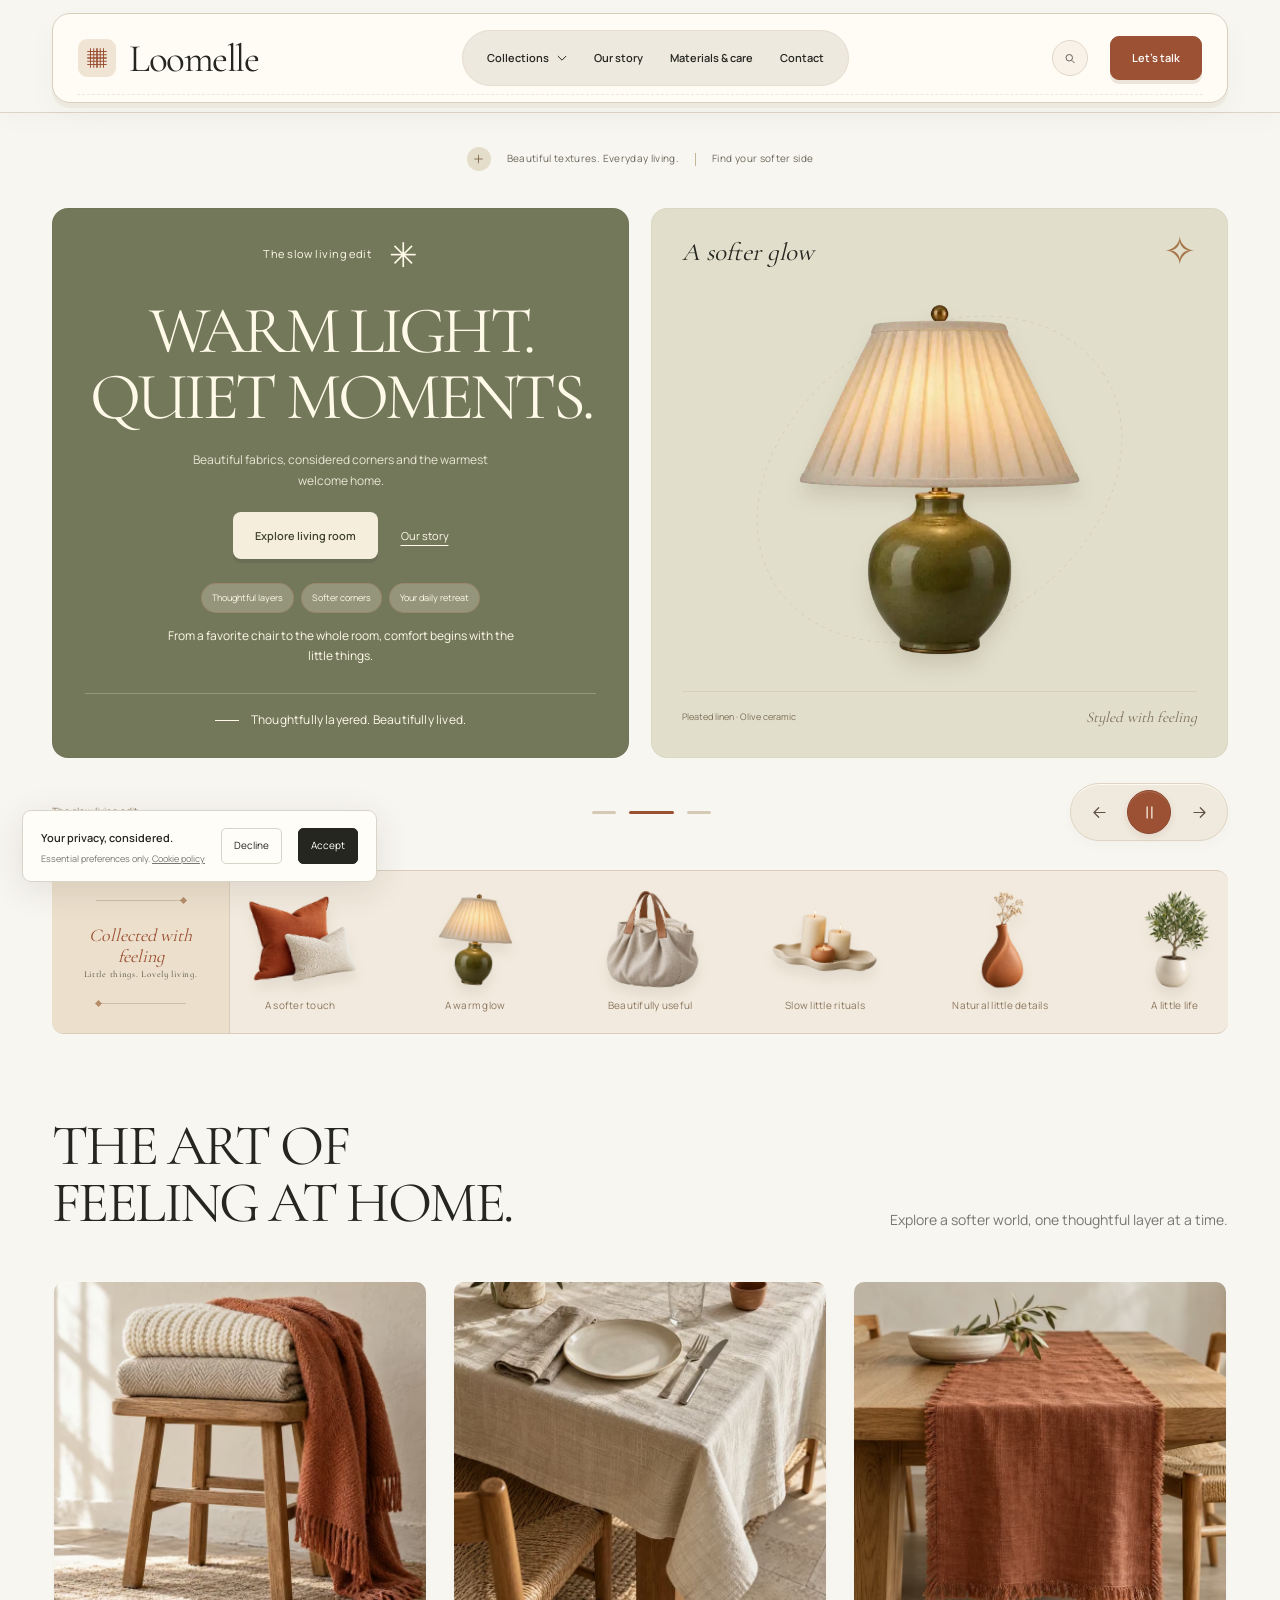
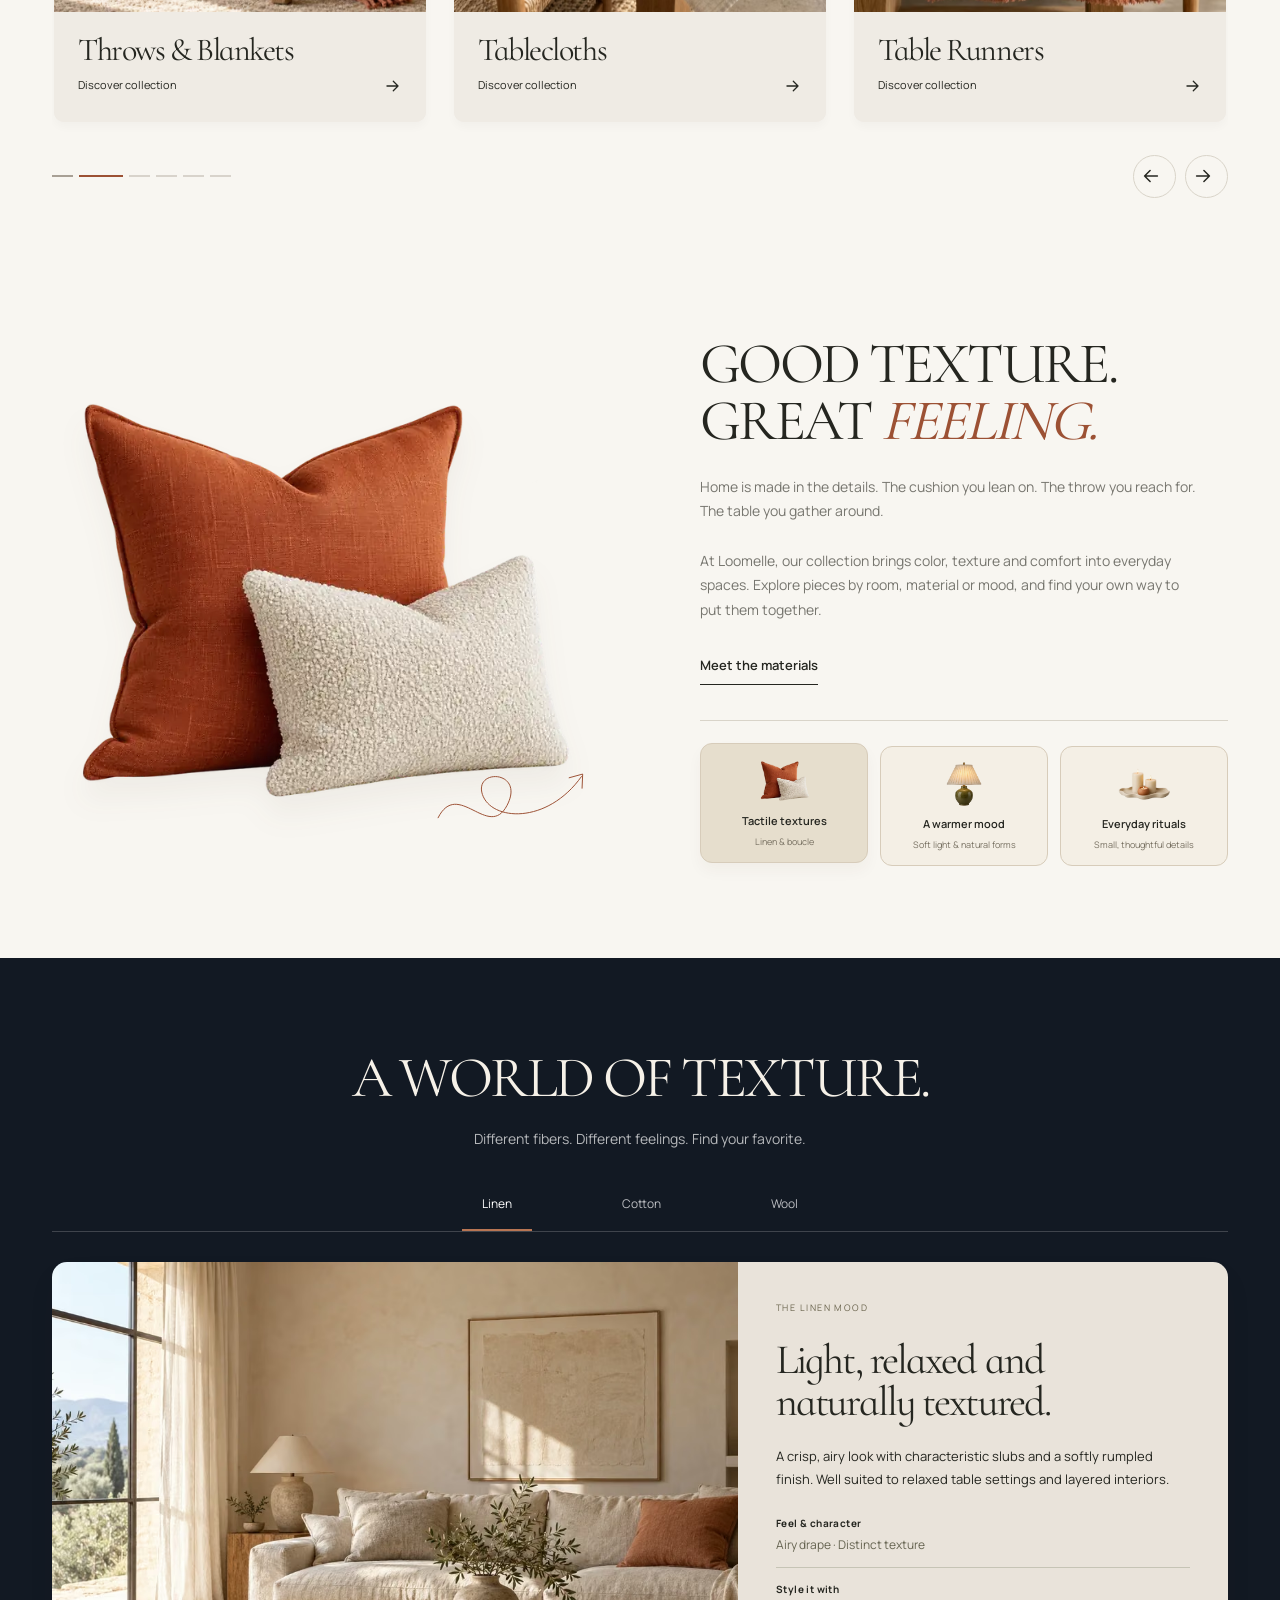
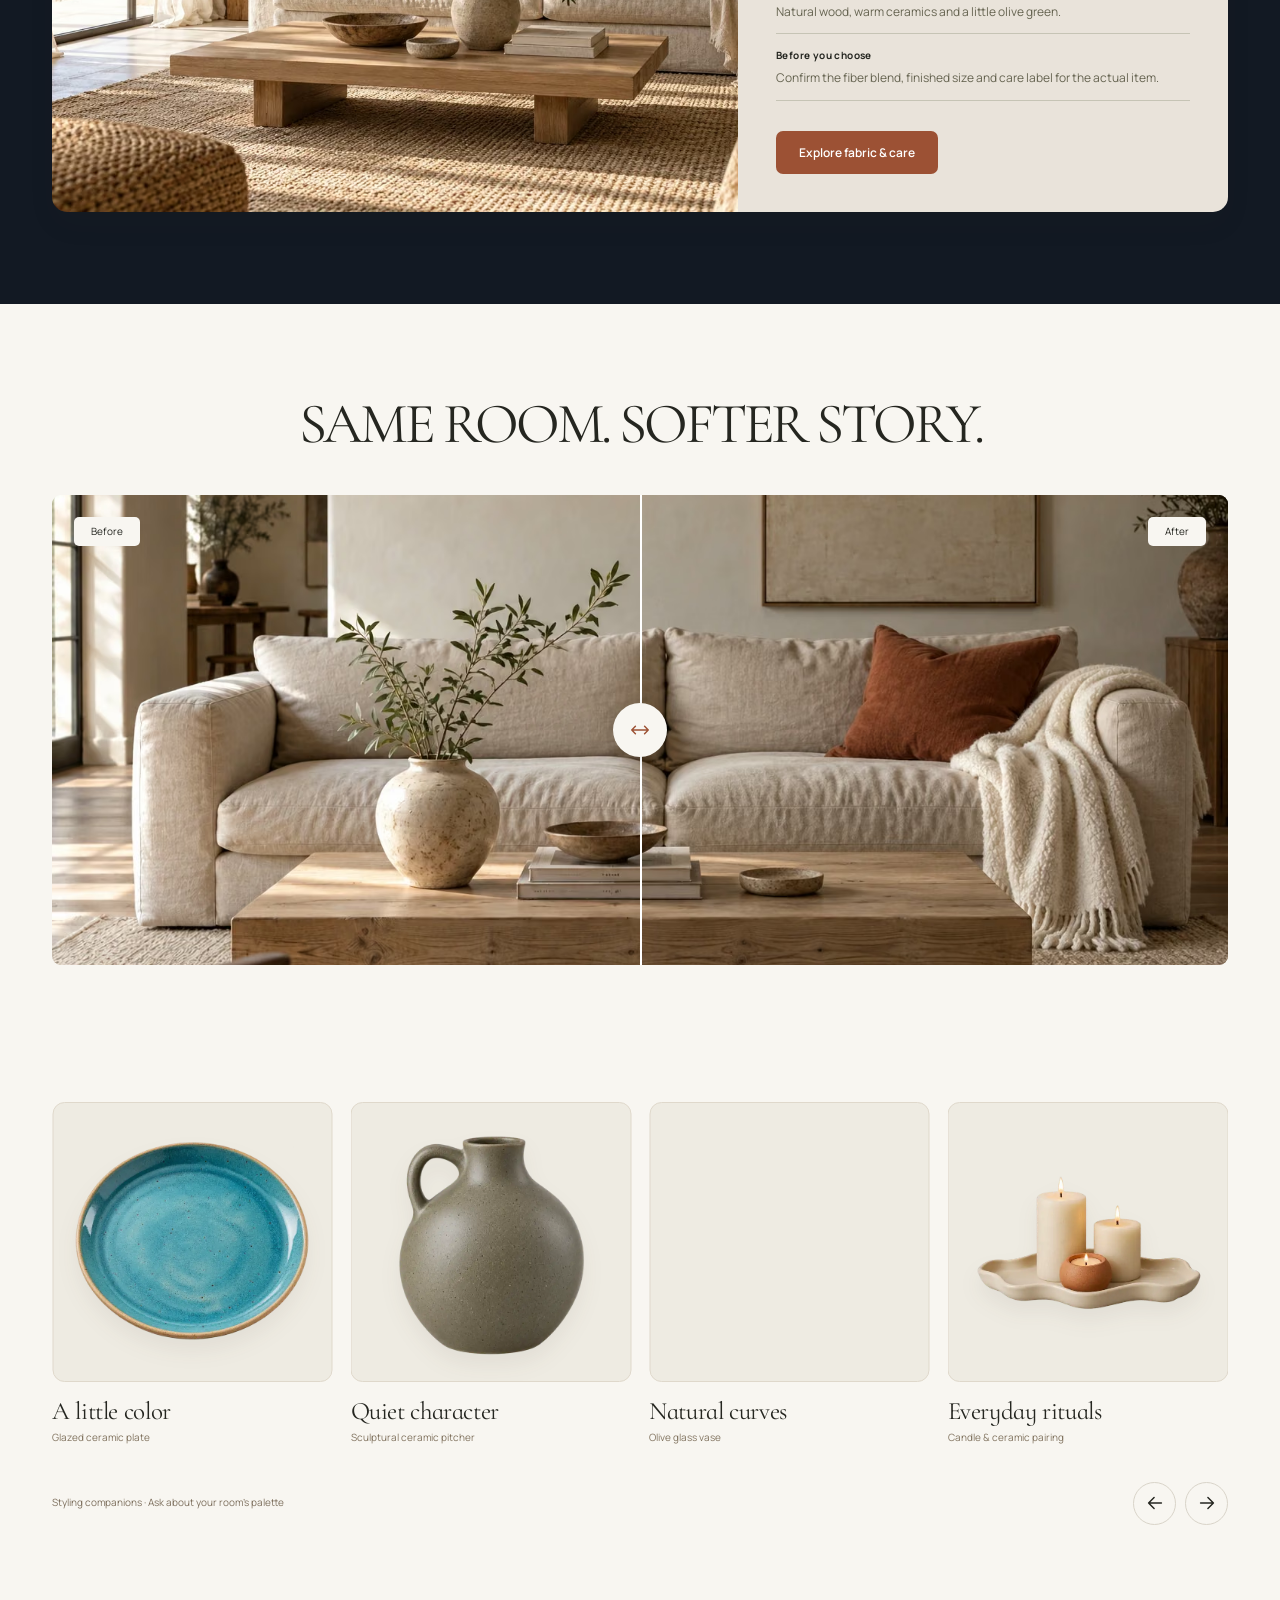
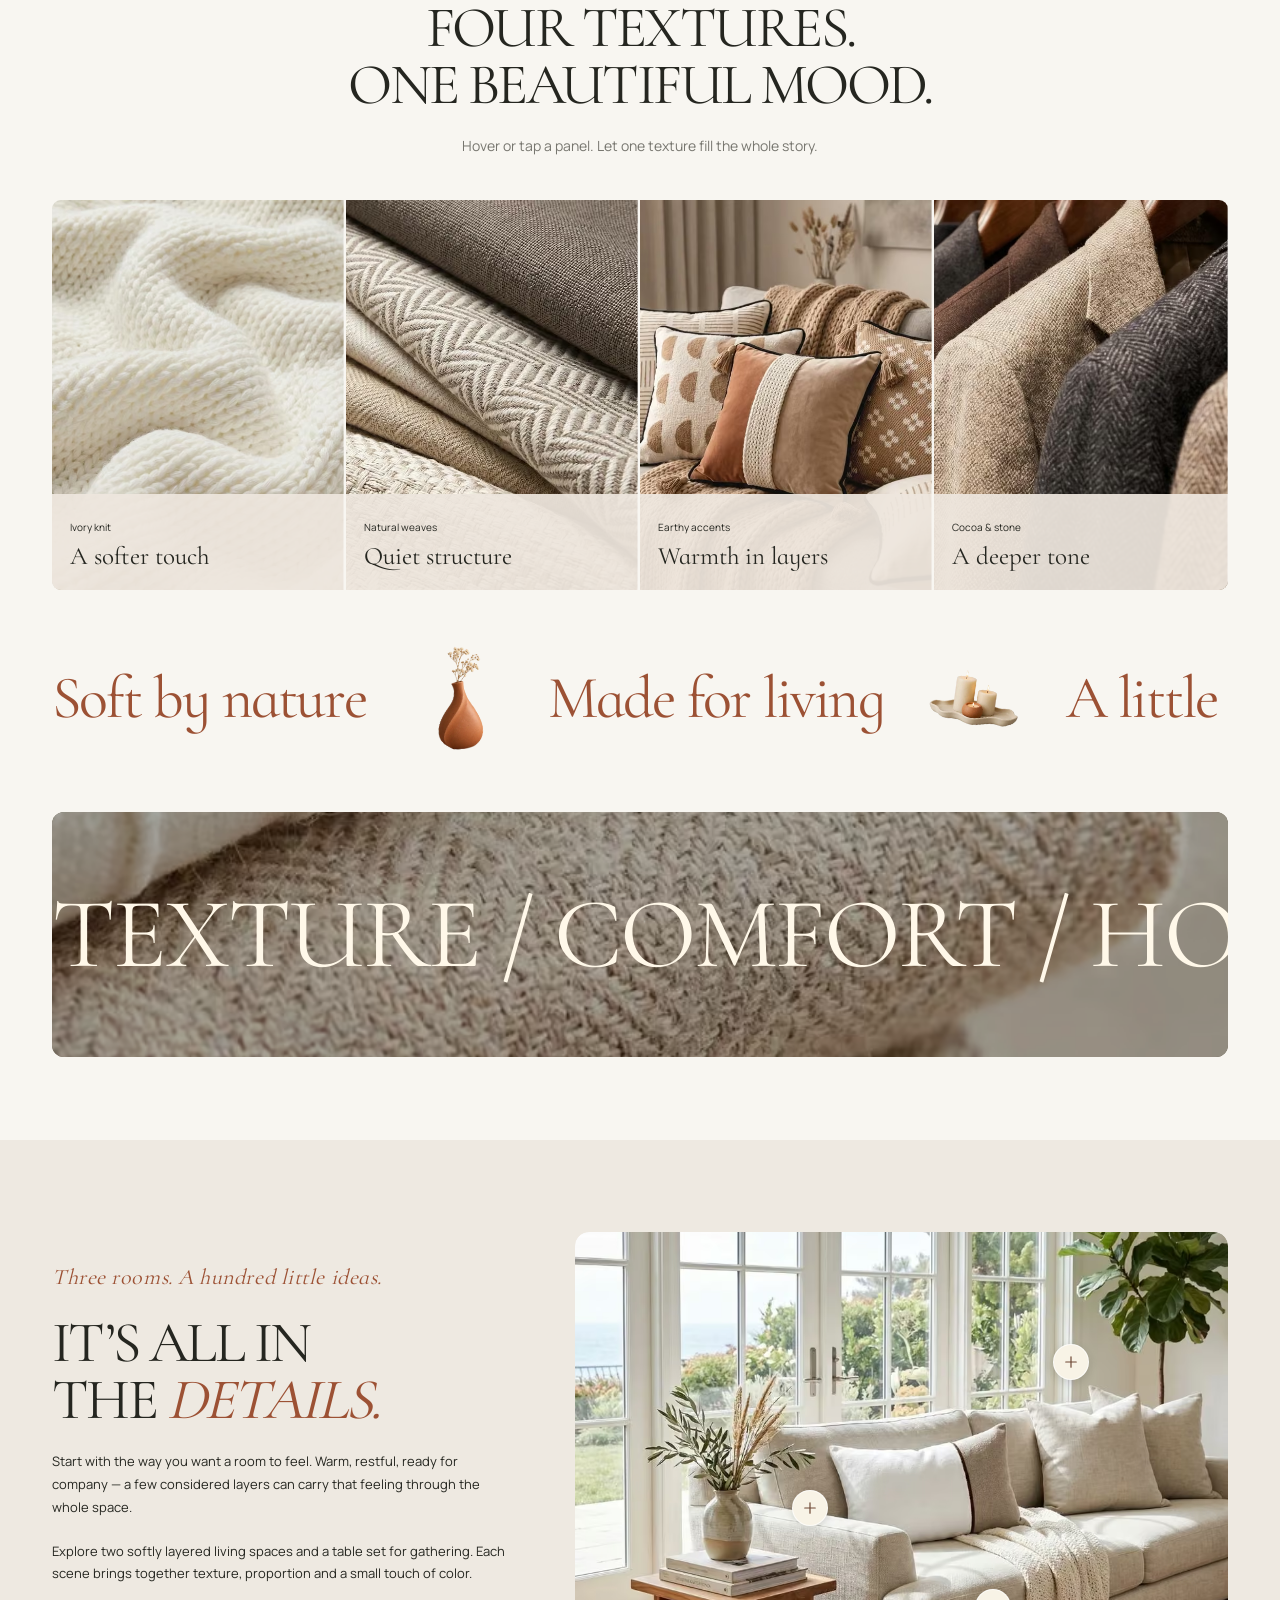
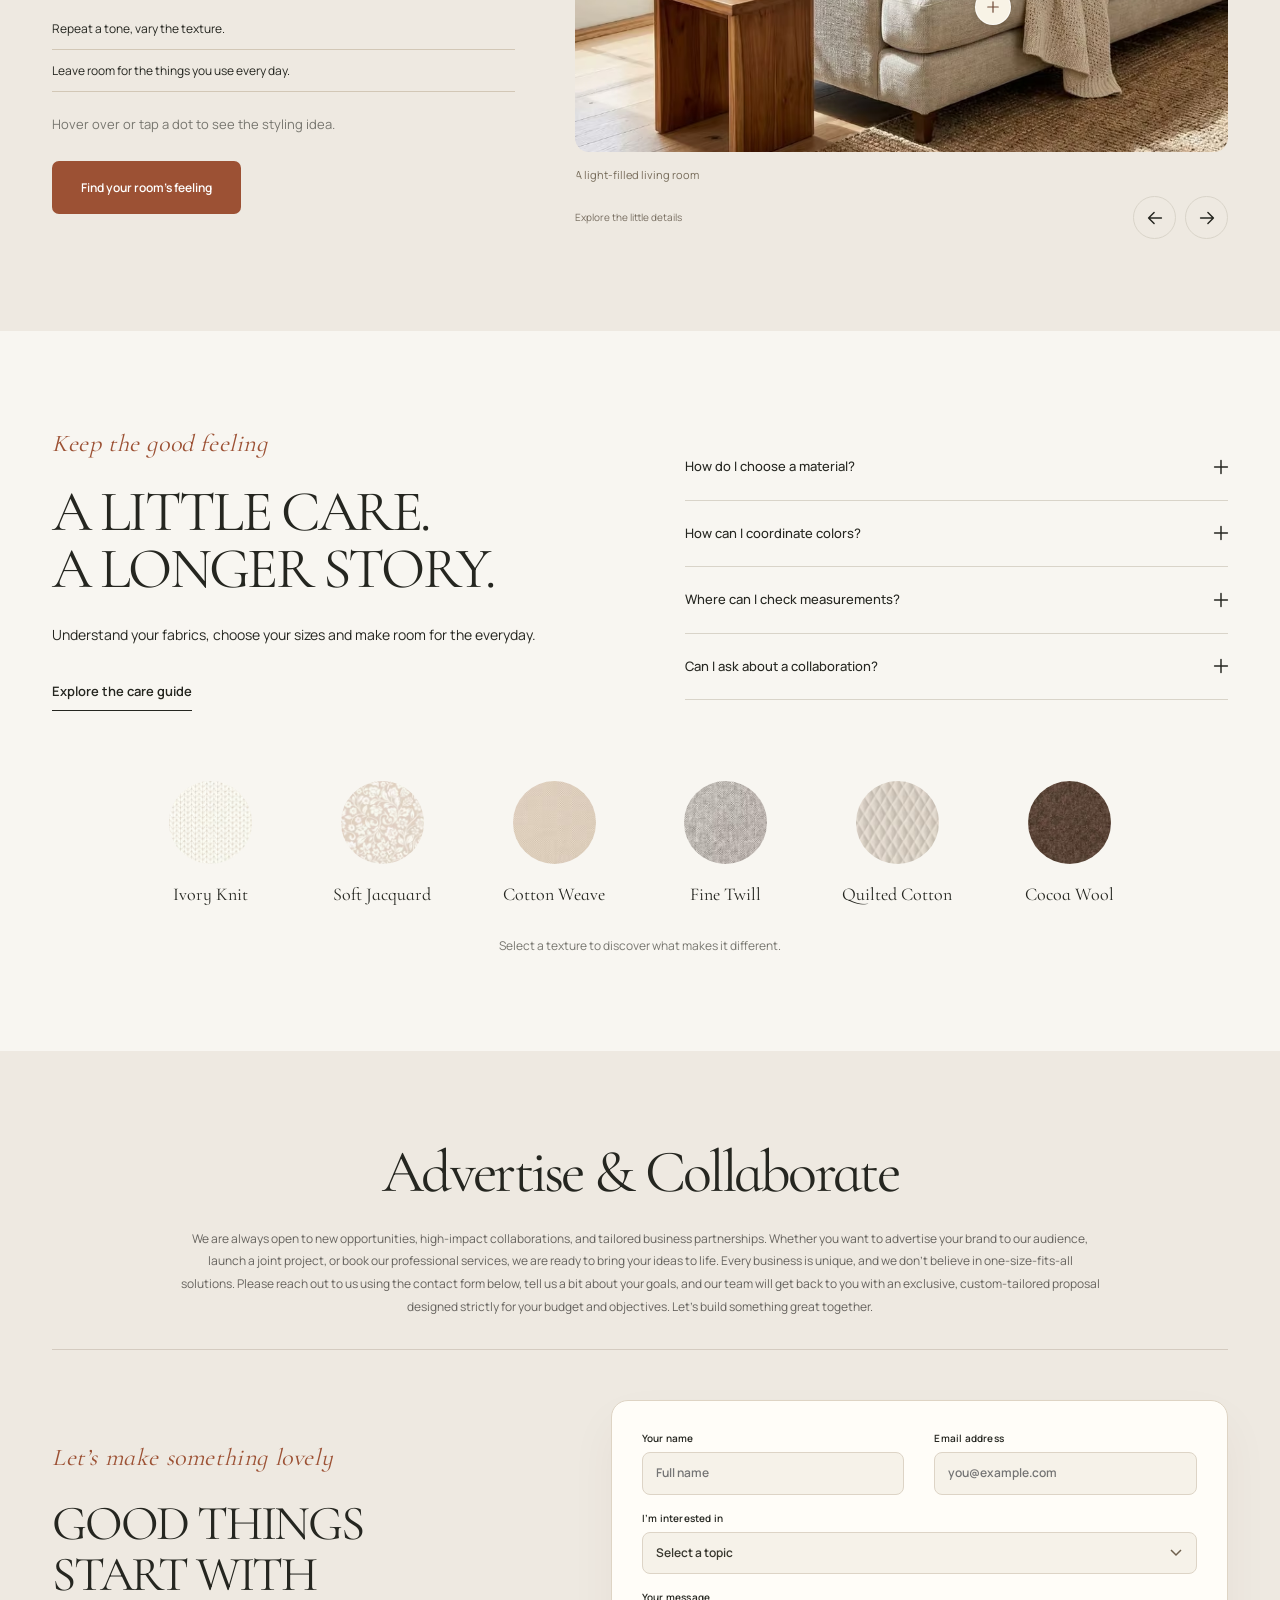
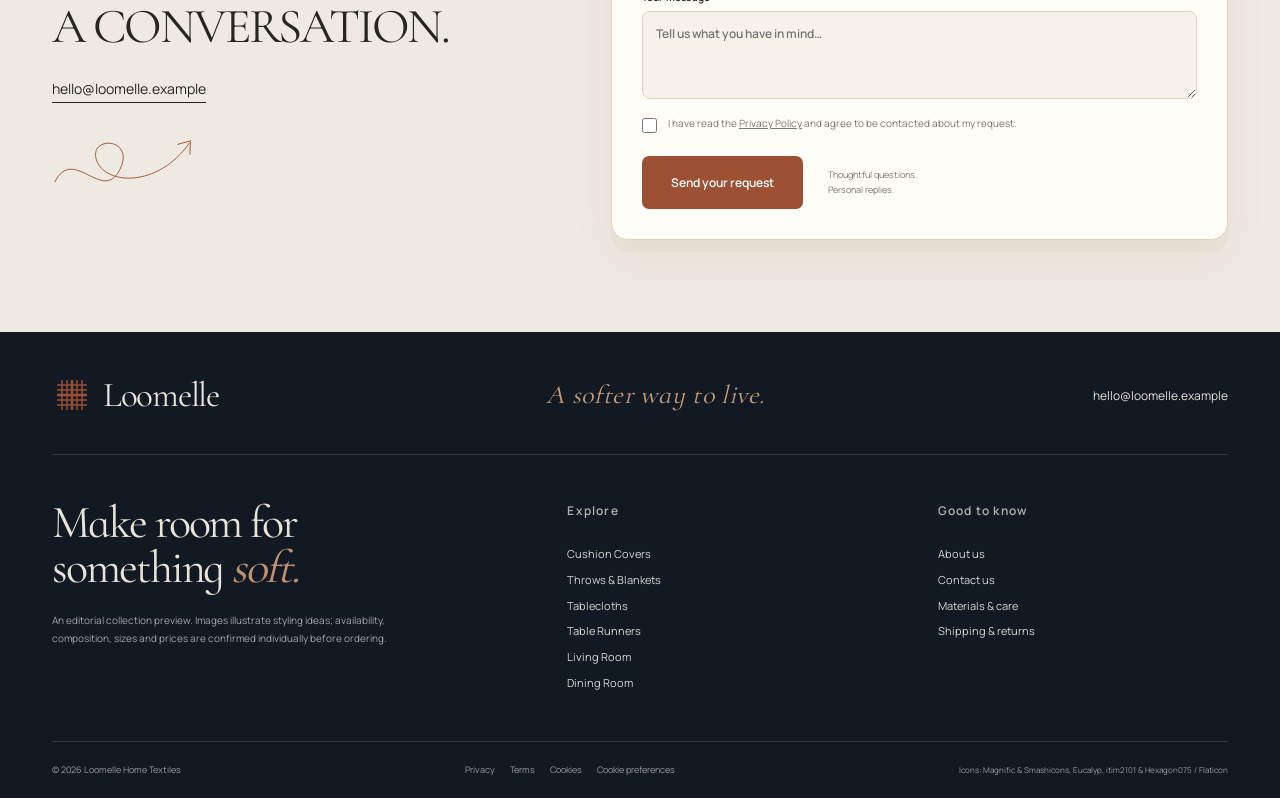
==== commit 6f4dd0ec: "fix" ====
--- a/index.html
+++ b/index.html
@@ -1 +1 @@
-<!doctype html><html lang="en"><head><meta charset="utf-8"><meta name="viewport" content="width=device-width,initial-scale=1"><title>Loomelle | Home Textiles</title><meta name="description" content="Explore home textiles, beautifully considered colors and materials. Discover cushion covers, throws, blankets and table linens."><meta name="theme-color" content="#f6f3ed"><link rel="icon" href="assets/logo.svg"><link rel="stylesheet" href="assets/fonts.css"><link rel="stylesheet" href="assets/swiper.min.css"><link rel="stylesheet" href="assets/aos.css"><link rel="stylesheet" href="style.css"><script src="config/config.js"></script><script defer src="assets/swiper.min.js"></script><script defer src="assets/aos.js"></script><script defer src="enhance.js"></script><script defer src="app.js"></script></head><body><a class="skip" href="#main">Skip to content</a><div id="page-thread" aria-hidden="true"><span></span></div><header id="header"></header><main id="main"></main><footer id="footer"></footer><div id="consent"></div><dialog id="search-dialog" aria-labelledby="search-title"><button class="dialog-close" aria-label="Close search">×</button><h2 id="search-title">Find your texture.</h2><label class="sr-only" for="search-input">Search collections, materials and pages</label><input id="search-input" type="search" placeholder="Try linen, cushions, care…" autocomplete="off"><div id="search-results" aria-live="polite"></div></dialog><dialog id="product-dialog" aria-label="Collection details"><button class="dialog-close" aria-label="Close details">×</button><div id="product-body"></div></dialog><noscript>Please enable JavaScript to explore the collections and use the contact form.</noscript></body></html>+<!doctype html><html lang="en"><head><meta charset="utf-8"><meta name="viewport" content="width=device-width,initial-scale=1"><title>Loomelle | Home Textiles</title><meta name="description" content="Explore home textiles, beautifully considered colors and materials. Discover cushion covers, throws, blankets and table linens."><meta name="theme-color" content="#f6f3ed"><link rel="icon" href="assets/logo.svg"><link rel="stylesheet" href="assets/fonts.css"><link rel="stylesheet" href="assets/swiper.min.css"><link rel="stylesheet" href="style.css"><script src="config/config.js"></script><script defer src="assets/swiper.min.js"></script><script defer src="enhance.js"></script><script defer src="app.js"></script></head><body><a class="skip" href="#main">Skip to content</a><div id="page-thread" aria-hidden="true"><span></span></div><header id="header"></header><main id="main"></main><footer id="footer"></footer><div id="consent"></div><dialog id="search-dialog" aria-labelledby="search-title"><button class="dialog-close" aria-label="Close search">×</button><h2 id="search-title">Find your texture.</h2><label class="sr-only" for="search-input">Search collections, materials and pages</label><input id="search-input" type="search" placeholder="Try linen, cushions, care…" autocomplete="off"><div id="search-results" aria-live="polite"></div></dialog><dialog id="product-dialog" aria-label="Collection details"><button class="dialog-close" aria-label="Close details">×</button><div id="product-body"></div></dialog><noscript>Please enable JavaScript to explore the collections and use the contact form.</noscript></body></html>
--- a/style.css
+++ b/style.css
@@ -1,9 +1,9 @@
 :root{--ink:#252620;--muted:#77766f;--paper:#f8f6f1;--cream:#efebe4;--rust:#9c5134;--line:#d9d4c9;--night:#121923;--sample-color:#d8caba}*{box-sizing:border-box}html{scroll-behavior:smooth;scroll-padding-top:100px}body{margin:0;background:var(--paper);color:var(--ink);font-family:Manrope,Arial,sans-serif;font-size:14px;line-height:1.75;-webkit-font-smoothing:antialiased}button,input,textarea,select{font:inherit}a{color:inherit;text-decoration:none}button{cursor:pointer;color:inherit}button,a,input,textarea,select{-webkit-tap-highlight-color:transparent}button{background:none;border:0}img{display:block;max-width:100%;width:100%;object-fit:cover}h1,h2,h3,h4,p{margin:0}h1,h2,h3{font-family:'Cormorant Infant',Georgia,serif;font-weight:400;line-height:.99;letter-spacing:-.045em}h1{font-size:clamp(54px,6.9vw,110px)}h2{font-size:clamp(38px,4.5vw,68px)}h3{font-size:32px}h4{font-size:12px;font-weight:600;letter-spacing:.1em}em{font-weight:400;color:var(--rust)}p{max-width:590px}p+p{margin-top:18px}.container{width:calc(100% - 104px);max-width:1480px;margin:auto}.section{padding:92px 0;overflow:hidden}.section-heading{display:flex;align-items:flex-end;justify-content:space-between;gap:40px;margin-bottom:42px}.section-heading p{max-width:360px;color:var(--muted)}.section-heading.center{display:block;text-align:center}.center p{margin:20px auto 0;max-width:600px}.script{display:block;font-family:'Cormorant Infant',Georgia,serif;font-style:italic;font-size:24px;letter-spacing:.025em;color:var(--rust);margin-bottom:19px}.button{display:inline-flex;align-items:center;justify-content:center;background:var(--rust);color:#fff;padding:15px 28px;border-radius:7px;font-size:12px;font-weight:600;min-height:50px;border:1px solid transparent;transition:background .25s,transform .25s,box-shadow .25s}.button:hover{background:#7d3d27;transform:translateY(-2px);box-shadow:0 8px 16px #673d241a}.text-link{display:inline-flex;align-items:center;gap:22px;font-size:13px;font-weight:600;border-bottom:1px solid var(--ink);padding:7px 0;transition:color .2s}.text-link:hover{color:var(--rust)}.muted{color:var(--muted)}.split{display:grid;grid-template-columns:1fr 1fr;gap:90px;align-items:center}.split p{margin-top:25px}.split .button,.split .text-link{margin-top:25px}.stitch{width:220px;color:var(--rust)}.sr-only{position:absolute;width:1px;height:1px;padding:0;margin:-1px;overflow:hidden;clip:rect(0,0,0,0);white-space:nowrap;border:0}.skip{position:fixed;top:-100px;left:15px;background:var(--ink);color:white;padding:12px;z-index:100}.skip:focus{top:10px}:focus-visible{outline:2px solid var(--rust);outline-offset:5px}#header{position:sticky;top:0;background:#f8f6f1f5;border-bottom:1px solid var(--line);z-index:50;backdrop-filter:blur(10px)}.header-inner{height:86px;display:flex;align-items:center;justify-content:space-between;gap:25px}.brand{display:flex;align-items:center;gap:11px;font-family:'Cormorant Infant',Georgia,serif;font-size:35px;letter-spacing:-1.3px;line-height:1}.brand img{width:34px;height:34px}.header-inner nav{display:flex;gap:32px;align-items:center}.nav-link{font-size:12px;position:relative;padding:8px 0}.nav-link:after{content:'';height:1px;width:0;background:var(--rust);position:absolute;bottom:0;left:0;transition:width .3s}.nav-link:hover:after{width:100%}.header-actions{display:flex;align-items:center;gap:22px}.search-open{padding:8px;display:flex}.search-open svg{width:21px;height:21px;stroke:var(--ink);stroke-width:1.4}.header-cta{border-bottom:1px solid var(--ink);font-size:12px;padding:5px 0}.menu-toggle,.mobile-categories{display:none}.hero{padding:0}.hero-top{display:grid;grid-template-columns:1.2fr 1fr;min-height:630px;align-items:center;position:relative}.hero-copy{padding:70px 0 50px;position:relative;z-index:2}.hero h1{font-size:clamp(60px,6.6vw,106px);line-height:.93;letter-spacing:-.055em}.hero h1 em{font-style:normal}.hero-copy p{font-size:14px;color:var(--muted);margin:27px 0}.hero-copy .script{margin-bottom:26px}.hero-caption{display:flex;align-items:center;gap:12px;margin-top:37px;font-size:9px;letter-spacing:.14em}.tiny-line{width:35px;height:1px;background:var(--rust)}.hero-object{position:relative;height:590px;display:flex;align-items:center;justify-content:center;will-change:transform}.hero-object .bag{width:94%;height:550px;object-fit:contain;animation:bag-in 1.3s ease both}.hero-object:before{content:'';position:absolute;border:1px solid #d9cbb9;border-radius:50%;width:410px;height:410px;z-index:-1}.hero-note{position:absolute;bottom:50px;left:-2%;font-family:'Cormorant Infant',serif;font-size:20px;font-style:italic;line-height:1.1;transform:rotate(-6deg)}.hero-object .stitch{position:absolute;bottom:15px;right:10%;width:130px}.round-seal{position:absolute;right:-5px;top:35px;border:1px solid var(--line);border-radius:50%;width:108px;height:108px;text-align:center;font-size:8px;line-height:1.2;letter-spacing:.1em;display:flex;flex-direction:column;justify-content:center;background:var(--paper);transform:rotate(12deg)}.round-seal b{font-size:29px;color:var(--rust);line-height:.4}.hero-bottom{border-top:1px solid var(--line);border-bottom:1px solid var(--line);display:flex;justify-content:space-between;padding:20px 0;color:var(--muted);font-size:10px;letter-spacing:.07em}.collections{padding-top:84px}.collection-card{display:block;border-radius:10px;overflow:hidden;background:var(--cream);box-shadow:0 5px 10px #32281a07;transition:transform .35s,box-shadow .35s}.collection-card img{height:330px;transition:transform .8s}.collection-card>div{padding:22px 24px 25px;position:relative;background:var(--cream)}.collection-card h3{font-size:32px;margin-bottom:9px}.collection-card div>span{font-size:11px;display:flex;justify-content:space-between}.collection-card:hover{transform:translateY(-5px);box-shadow:0 12px 20px #32281a12}.collection-card:hover img{transform:scale(1.035)}.carousel{min-width:0}.swiper{padding:8px 2px 18px;overflow:hidden}.carousel-bottom{display:flex;align-items:center;justify-content:space-between;margin-top:14px;min-height:45px}.carousel .swiper-pagination{position:static;text-align:left;width:auto;display:flex;gap:6px}.swiper-pagination-bullet{width:21px;height:2px;border-radius:0;background:#a8a095;opacity:.4;margin:0!important}.swiper-pagination-bullet-active{background:var(--rust);opacity:1;width:44px}.slider-controls{display:flex;gap:9px}.slider-controls button{border:1px solid var(--line);width:43px;height:43px;border-radius:50%;font-size:21px;transition:background .2s,color .2s}.slider-controls button:hover{background:var(--rust);color:white;border-color:var(--rust)}.about{padding-top:45px}.about-grid{gap:120px}.cutout{position:relative}.cutout>img{height:440px;object-fit:contain}.cutout .stitch{position:absolute;bottom:0;right:0;width:160px}.about p{max-width:500px;color:var(--muted)}.value-row{display:flex;gap:24px;margin-top:35px;border-top:1px solid var(--line);padding-top:25px}.value-row>div{font-size:10px;display:flex;flex-direction:column;gap:12px}.value-row img{height:35px;width:35px;object-fit:contain;opacity:.7}.material-section{background:var(--night);color:#f6f1e8}.material-section .section-heading p{color:#b6b8bb}.material-tabs{display:flex;justify-content:center;gap:70px;margin:40px 0 30px;border-bottom:1px solid #ffffff30}.material-tabs button{padding:0 20px 15px;color:#bdbfc3;font-size:12px;border-bottom:2px solid transparent}.material-tabs button[aria-selected=true]{border-color:#b87553;color:#fff}.material-layout{display:grid;grid-template-columns:1.4fr 1fr;min-height:350px;gap:0}.material-photo{overflow:hidden}.material-photo img{height:100%;max-height:390px;transition:transform 1.5s}.material-photo:hover img{transform:scale(1.05)}.material-copy{padding:45px;background:#e9e3da;color:var(--ink)}.material-copy h3{font-size:38px;max-width:340px}.material-copy p{font-size:12px;margin:18px 0}.material-copy ul{padding-left:16px;font-size:11px;line-height:2}.material-copy .button{margin-top:8px;padding:10px 22px;min-height:43px}.before-after{height:470px;position:relative;border-radius:9px;overflow:hidden}.before-after>img,.after-image,.after-image img{position:absolute;inset:0;width:100%;height:100%;object-fit:cover}.after-image{clip-path:inset(0 0 0 var(--position))}.before-after input{position:absolute;inset:0;width:100%;height:100%;opacity:0;cursor:ew-resize;margin:0;z-index:5;touch-action:pan-y}.compare-line{position:absolute;left:var(--position);height:100%;top:0;width:2px;background:white;pointer-events:none}.compare-line>span{position:absolute;top:50%;left:0;transform:translate(-50%,-50%);background:var(--paper);color:var(--rust);border-radius:50%;height:54px;width:54px;display:grid;place-items:center;font-size:23px;box-shadow:0 3px 15px #0002}.comparison-label{position:absolute;top:22px;background:var(--paper);padding:6px 17px;border-radius:5px;font-size:10px}.before-label{left:22px}.after-label{right:22px}.before-after:focus-within{outline:2px solid var(--rust);outline-offset:4px}.color-stories{padding-top:15px;padding-bottom:0}.merge-gallery{display:grid;grid-template-columns:repeat(4,1fr);height:390px;position:relative;border-radius:9px;overflow:hidden}.merge-panel{position:relative;padding:0;overflow:hidden;border-right:2px solid var(--paper);text-align:left}.merge-panel:last-of-type{border:0}.merge-panel img{height:100%;transition:transform 1s}.merge-panel>span{position:absolute;left:0;right:0;bottom:0;z-index:3;padding:20px 18px;background:#eee7deed}.merge-panel small{font-size:10px}.merge-panel strong{display:block;font-family:'Cormorant Infant',serif;font-size:25px;font-weight:400;line-height:1.1;margin-top:4px}.merge-overlay{position:absolute;inset:0;background-image:var(--merge-image);background-size:cover;background-position:center;opacity:0;pointer-events:none;transition:opacity .65s;z-index:1}.merged .merge-overlay{opacity:1}.merged .merge-panel>span{background:#f4efe8e8}.merge-panel:after{content:'';position:absolute;right:0;top:0;bottom:0;width:1px;background:#fff5;z-index:3}.marquee{overflow:hidden;padding:54px 0 35px;color:var(--rust)}.marquee>div{display:flex;gap:42px;width:max-content;align-items:center;animation:marquee 38s linear infinite}.marquee span{font-family:'Cormorant Infant',serif;font-size:60px;line-height:1.2;white-space:nowrap;letter-spacing:-.03em}.marquee b{font-size:30px;font-weight:400}.marquee:hover>div{animation-play-state:paused}.room-details{background:#eee9e1;margin-top:38px}.hotspot-scene{position:relative;border-radius:9px}.hotspot-scene>img{height:470px;border-radius:9px}.hotspot{position:absolute;padding:0;width:33px;height:33px;transform:translate(-50%,-50%);z-index:2}.hotspot>span:first-child{display:grid;place-items:center;background:var(--paper);border:5px solid #ffffff70;background-clip:padding-box;border-radius:50%;height:33px;width:33px;font-size:22px;color:var(--rust);box-shadow:0 0 0 5px #ffffff35}.hotspot-tip{position:absolute;bottom:45px;left:50%;transform:translate(-50%,8px);background:var(--paper);width:200px;padding:16px;border-radius:7px;font-size:11px;text-align:left;line-height:1.6;box-shadow:0 6px 24px #0002;opacity:0;visibility:hidden;transition:.25s}.hotspot-tip strong{font-family:'Cormorant Infant',serif;font-size:22px;line-height:1;display:block;margin-bottom:8px}.hotspot:hover,.hotspot:focus-visible,.hotspot[aria-expanded=true]{z-index:6}.hotspot:hover .hotspot-tip,.hotspot:focus-visible .hotspot-tip,.hotspot[aria-expanded=true] .hotspot-tip{opacity:1;visibility:visible;transform:translate(-50%,0)}.accordion{width:100%}.accordion-item{border-bottom:1px solid var(--line)}.accordion-trigger{width:100%;display:flex;gap:25px;align-items:center;justify-content:space-between;text-align:left;padding:23px 0;font:500 13px Manrope,sans-serif;line-height:1.5}.plus{width:15px;height:15px;position:relative;flex-shrink:0}.plus:before,.plus:after{content:'';position:absolute;top:7px;left:0;width:15px;height:1px;background:var(--ink);transition:transform .35s}.plus:after{transform:rotate(90deg)}[aria-expanded=true] .plus:after{transform:rotate(0)}[aria-expanded=true].accordion-trigger{color:var(--rust)}.accordion-content{display:grid;grid-template-rows:0fr;transition:grid-template-rows .4s ease}.accordion-content>div{overflow:hidden}.accordion-content.open{grid-template-rows:1fr}.accordion-content p{font-size:12px;color:var(--muted);margin:0 0 22px!important}.swatch-row{display:grid;grid-template-columns:repeat(6,1fr);gap:30px;max-width:1000px;margin:70px auto 0}.swatch{display:flex;flex-direction:column;align-items:center;gap:15px;padding:0;font-family:'Cormorant Infant',serif;font-size:18px}.swatch img{height:83px;width:83px;border-radius:50%;transition:transform .4s,outline .2s}.swatch:hover img{transform:translateY(-7px)}.swatch.selected img{outline:1px solid var(--rust);outline-offset:5px}.swatch-info{text-align:center;margin:25px auto 0!important;max-width:700px;min-height:24px;font-size:12px;color:var(--muted)}.contact{background:#eee9e1}.contact-intro{max-width:960px;margin:0 auto 60px;text-align:center}.contact-intro h2{font-size:60px}.contact-intro p{margin:25px auto 0;max-width:920px;font-size:12px;line-height:1.9;color:#66635e}.contact-grid{display:grid;grid-template-columns:.85fr 1.15fr;gap:90px;padding-top:50px;border-top:1px solid #d4cbc0}.contact-grid h3{font-size:49px;line-height:1.05}.contact-grid .stitch{display:block;margin-top:20px;width:150px}.email-link{display:inline-block;margin-top:25px;font-size:14px;border-bottom:1px solid var(--ink)}.contact-form label{display:block;font-size:11px;line-height:1.4}.contact-form input:not([type=checkbox]),.contact-form textarea,.contact-form select{display:block;width:100%;padding:13px 0;background:transparent;border:0;border-bottom:1px solid #bdb5aa;border-radius:0;margin-top:4px;margin-bottom:23px;font-size:13px;outline-offset:3px;color:var(--ink)}.contact-form select{cursor:pointer}.contact-form textarea{resize:vertical;min-height:90px}.form-row{display:grid;grid-template-columns:1fr 1fr;gap:30px}.contact-form .check{display:flex;gap:11px;align-items:flex-start;font-size:10px;color:var(--muted)}.check input{accent-color:var(--rust);margin-top:2px}.check a{text-decoration:underline}.form-submit{display:flex;gap:25px;align-items:center;margin-top:25px}.form-submit>span{font-size:10px;color:var(--muted);line-height:1.6}.form-status{font-size:12px;margin-top:16px;line-height:1.6;color:#a33720}.form-status.success{color:#3d6c45}.honey{position:absolute;left:-10000px;width:1px;height:1px;overflow:hidden}button:disabled{opacity:.6;cursor:wait}#footer{background:var(--night);color:#e9e4da;padding:40px 0 20px}.footer-top{display:flex;justify-content:space-between;align-items:center;padding-bottom:36px;border-bottom:1px solid #ffffff23}.footer-top .script{margin:0;color:#c59d7c;font-size:26px}.footer-top>a:last-child{font-size:12px}.footer-main{display:grid;grid-template-columns:1.5fr 1fr 1fr;gap:80px;padding:45px 0}.footer-main h3{font-size:46px}.footer-main em{color:#c39272}.footer-main p{font-size:10px;line-height:1.8;color:#a3a7aa;margin-top:20px;max-width:350px}.footer-main h4{margin-bottom:20px;color:#b4b4b0}.footer-main>div>a{display:block;font-size:11px;line-height:2.35;color:#d7d7d3}.footer-main>div>a:hover{color:#d3a17e}.footer-bottom{display:flex;justify-content:space-between;gap:20px;align-items:center;border-top:1px solid #ffffff23;padding-top:20px;font-size:9px;color:#999da2}.footer-bottom>div{display:flex;gap:15px}.footer-bottom button{font-size:9px;padding:0;color:inherit}.footer-bottom small{font-size:8px}.consent-card{position:fixed;bottom:18px;left:22px;background:#fffdf8;z-index:80;box-shadow:0 8px 35px #2921121c;border:1px solid var(--line);border-radius:9px;padding:14px 18px;display:flex;align-items:center;gap:16px;max-width:calc(100% - 44px)}.consent-card strong{font-size:11px;font-weight:600}.consent-card p{font-size:9px;color:var(--muted);margin-top:2px}.consent-card a{text-decoration:underline}.consent-card button{font-size:10px;padding:8px 12px;border:1px solid var(--line);border-radius:5px}.consent-card button:last-child{background:var(--ink);color:white;border-color:var(--ink)}dialog{border:1px solid var(--line);border-radius:12px;background:var(--paper);color:var(--ink);padding:50px;max-width:calc(100vw - 36px);width:800px;max-height:88vh;overflow:auto}dialog::backdrop{background:#12192380;backdrop-filter:blur(4px)}.dialog-close{position:absolute;top:12px;right:17px;font-size:28px;line-height:1;padding:8px}.dialog-close:hover{color:var(--rust)}dialog h2{font-size:48px}#search-input{width:100%;border:0;border-bottom:1px solid var(--line);background:transparent;padding:18px 0;font-size:17px;margin:20px 0}#search-results a{display:flex;justify-content:space-between;align-items:center;padding:13px 0;border-bottom:1px solid var(--line);font-size:13px;gap:15px}#search-results a>span:last-child{font-size:10px;color:var(--rust)}.product-modal-grid{display:grid;grid-template-columns:1fr 1fr;gap:30px;align-items:center}.product-modal-grid>img{height:460px;border-radius:6px}.product-modal-grid h2{font-size:40px}.product-modal-grid p{font-size:12px;margin:15px 0}.product-modal-grid dl{font-size:10px;line-height:1.5}.product-modal-grid dt{font-weight:700;margin-top:12px}.product-modal-grid dd{margin:4px 0 0;color:var(--muted)}.product-modal-grid .button{font-size:11px;margin-top:16px}#product-dialog{width:940px}#page-thread{position:fixed;inset:0;z-index:150;background:var(--paper);pointer-events:none;opacity:0;transition:opacity .25s;display:grid;place-items:center}#page-thread span{width:140px;height:3px;background:var(--rust);transform:scaleX(0);transition:transform .25s}body.leaving #page-thread{opacity:1}body.leaving #page-thread span{transform:scaleX(1)}.service-hero{padding:0}.service-hero>.container{display:grid;grid-template-columns:1fr 1fr;min-height:590px;gap:60px;align-items:center}.service-hero-copy{padding:60px 0}.breadcrumb{display:block;font-size:10px;color:var(--muted);margin-bottom:35px}.service-hero h1{font-size:clamp(55px,6vw,88px);line-height:.98}.service-hero p{max-width:430px;margin:27px 0;color:var(--muted);font-size:13px}.service-hero-image{height:530px;position:relative;border-radius:10px;overflow:hidden;margin:30px 0}.service-hero-image>img{height:100%;width:100%;object-fit:cover}.image-tag{position:absolute;bottom:22px;left:22px;right:22px;background:var(--paper);padding:13px 20px;text-align:center;font-size:10px;letter-spacing:.05em;border-radius:5px}.service-throw .service-hero-image{border-radius:48% 48% 6px 6px;height:530px}.service-table>.container{grid-template-columns:1.05fr 1fr}.service-table .service-hero-image{height:490px}.service-runner{background:#eee9e1}.service-runner .service-hero-image{height:490px}.service-room>.container{grid-template-columns:1fr 1.2fr}.service-room .service-hero-image{height:520px}.service-dining>.container{grid-template-columns:1fr 1.1fr}.service-dining .service-hero-image{border-radius:6px 90px 6px 6px}.editorial-section{padding:80px 0}.editorial-grid{display:grid;grid-template-columns:.8fr 1fr;gap:110px;align-items:center;max-width:1180px;margin:auto}.editorial-image{height:400px;border-radius:8px;overflow:hidden}.editorial-image img{height:100%}.editorial-image img.contain{object-fit:contain}.editorial-grid h2{font-size:58px}.editorial-grid p{font-size:13px;color:var(--muted);margin-top:24px}.feature-lines{margin-top:26px}.feature-lines>div{display:flex;justify-content:space-between;border-bottom:1px solid var(--line);padding:12px 0;font-size:11px;gap:15px}.feature-lines b{font-weight:500}.feature-lines span{color:var(--muted)}.editorial-grid .stitch{width:120px;height:50px;margin-top:15px}.product-section{background:#eeebe5}.product-card{border-radius:10px;overflow:hidden;background:var(--paper);box-shadow:0 6px 15px #31291f0b;display:flex;flex-direction:column}.product-card>img{height:370px;transition:transform .7s}.product-card:hover>img{transform:scale(1.025)}.product-card>div{padding:25px 28px;position:relative;background:var(--paper)}.product-type{font-size:9px;color:var(--muted);letter-spacing:.07em}.product-card h3{font-size:36px;margin:10px 0}.product-card p{font-size:12px;color:var(--muted);min-height:22px}.product-card .text-link{display:flex;width:100%;justify-content:space-between;margin-top:18px}.catalog-note{font-size:10px;color:var(--muted);margin:0 0 20px;max-width:none}.product-section .section-heading{margin-bottom:18px}.size-section .split{gap:100px}.size-section h2{max-width:580px}.measure-list{list-style:none;padding:0;margin:25px 0}.measure-list li{font-size:12px;padding:13px 0 13px 23px;border-bottom:1px solid var(--line);position:relative}.measure-list li:before{content:'+';position:absolute;left:0;color:var(--rust)}.size-pills{display:flex;flex-wrap:wrap;gap:9px;margin-top:15px}.size-pills span{font-size:10px;padding:8px 14px;border:1px solid var(--line);border-radius:5px}.measurement{padding:45px 15px;background:#e9e4db;border-radius:9px}.measure-drawing{width:100%;color:#807567;max-height:310px}.measure-drawing text{font-family:Manrope,sans-serif;font-size:12px;letter-spacing:.1em}.measurement p{text-align:center;font-family:'Cormorant Infant',serif;font-style:italic;font-size:22px;margin:10px auto 0;color:#71665a}.palette-section{background:#e9e3da;padding:65px 0}.palette-layout{display:grid;grid-template-columns:1fr 1fr;gap:70px;align-items:center;max-width:1100px;margin:auto}.palette-visual{height:320px;position:relative;perspective:800px}.fabric-square{position:absolute;left:25%;top:10%;height:220px;width:220px;border:1px solid #ffffff75;box-shadow:8px 12px 0 #463c2a0b;border-radius:10px;transition:background .55s,transform .6s}.fabric-square:after{content:'';position:absolute;inset:12px;border:1px dashed #ffffff80;border-radius:6px}.fabric-square.back{background:#efece4;transform:translate(-50px,-4px) rotate(-18deg)}.fabric-square.middle{background:#b5a99b;transform:translate(0,10px) rotate(-1deg)}.fabric-square.front{background:var(--sample-color);transform:translate(50px,25px) rotate(14deg)}.palette-visual:hover .front{transform:translate(62px,20px) rotate(20deg)}.palette-caption{position:absolute;bottom:0;text-align:center;width:100%;font-family:'Cormorant Infant',serif;font-size:23px}.palette-info h3{font-size:42px}.palette-info p{font-size:12px;color:#746f66;margin-top:20px}.palette-buttons{display:flex;gap:22px;margin-top:25px}.palette-buttons button{display:flex;flex-direction:column;align-items:center;gap:10px;padding:5px;font-size:10px}.palette-buttons button>span{width:38px;height:38px;border-radius:50%;border:3px solid #e9e3da;outline:1px solid transparent;transition:outline .3s}.palette-buttons [aria-pressed=true]>span{outline-color:var(--rust)}.palette-status{font-size:10px!important}.collection-guide .split{align-items:start}.care-symbols{display:flex;gap:20px;margin-top:35px}.care-symbols svg{width:62px;height:50px;stroke:#9a8c79;stroke-width:1.2;fill:none}.collection-guide .catalog-note{max-width:350px;font-size:10px;margin-top:15px}.enquiry-section{background:var(--night);color:#eee8de}.enquiry-inner{display:grid;grid-template-columns:1fr .4fr;gap:60px;align-items:center}.enquiry-inner>div:first-child{position:relative}.enquiry-inner .stitch{position:absolute;right:0;top:-30px;width:140px;color:#ac866b}.enquiry-inner .script{color:#c6a58b}.enquiry-inner p{font-size:12px;margin:25px 0;color:#bcbfbe}.collection-nav{border-left:1px solid #ffffff30;padding-left:50px;display:flex;flex-direction:column;gap:15px}.collection-nav>span{font-size:10px;color:#a9adb0;margin-bottom:15px}.collection-nav .text-link{border-color:#ffffff30;max-width:260px;font-family:'Cormorant Infant',serif;font-size:27px;font-weight:400}.information{min-height:70vh}.policy-heading{text-align:center;margin:20px auto 70px}.policy-heading h1{font-size:70px}.policy-heading p{margin:20px auto;color:var(--muted)}.policy-content{max-width:800px;margin:auto}.policy-content article{border-top:1px solid var(--line);padding:25px 0}.policy-content h2{font-size:33px;letter-spacing:-.025em;margin-bottom:18px}.policy-content p{font-size:13px;max-width:none;color:#6e6b63}.policy-content a{text-decoration:underline}.material-guide-grid{display:grid;grid-template-columns:repeat(3,1fr);gap:25px;margin-top:55px}.material-guide-grid article{padding:35px;background:var(--cream);border-radius:10px}.material-letter{display:block;font-family:'Cormorant Infant',serif;font-size:90px;color:#b7aa96;line-height:1.1}.material-guide-grid h3{font-size:40px}.material-guide-grid p,.material-guide-grid ul{font-size:12px;margin-top:20px;color:var(--muted)}.care-guide-text{max-width:800px;margin:80px auto 30px}.care-guide-text h2{font-size:48px}.care-guide-text>p{margin:20px 0 30px;color:var(--muted);font-size:13px}.information>.container>.button{display:table;margin:30px auto 0}@keyframes marquee{to{transform:translateX(-25%)}}@keyframes bag-in{from{opacity:0;transform:translateY(20px) rotate(3deg)}to{opacity:1;transform:none}}@media(min-width:1700px){.hero-top{min-height:700px}.hero-object{height:640px}.hero-object .bag{height:620px}}@media(max-width:1100px){.container{width:calc(100% - 56px)}.header-inner nav{gap:20px}.header-actions{gap:15px}.hero-top{min-height:570px}.hero-object{height:500px}.hero-object .bag{height:460px}.hero h1{font-size:70px}.hero-object:before{width:330px;height:330px}.round-seal{height:88px;width:88px;right:0}.hero-note{bottom:30px}.split{gap:45px}.about-grid{gap:40px}.section{padding:70px 0}.hero{padding:0}.contact-grid{gap:45px}.footer-main{gap:40px}.section-heading h2{font-size:54px}.collection-card img{height:300px}.material-copy{padding:30px}.service-hero{padding:0}.service-hero>.container{gap:35px;min-height:550px}.service-hero h1{font-size:66px}.service-hero-image{height:480px!important}.editorial-grid{gap:60px}.editorial-grid h2{font-size:52px}.palette-layout{gap:35px}.fabric-square{left:20%;width:190px;height:210px}.enquiry-inner{gap:30px}.contact-intro h2{font-size:54px}.footer-bottom{flex-wrap:wrap}}
 @media(max-width:900px){.container{width:calc(100% - 44px)}.header-inner{height:76px}.header-inner nav{position:fixed;top:76px;left:0;right:0;height:calc(100dvh - 76px);background:var(--paper);display:flex;flex-direction:column;justify-content:center;gap:15px;padding:30px;overflow:auto;visibility:hidden;opacity:0;transform:translateY(-12px);transition:opacity .3s,transform .3s,visibility .3s}.header-inner nav .nav-link{font-family:'Cormorant Infant',serif;font-size:32px;padding:4px}.mobile-categories{display:grid;grid-template-columns:1fr 1fr;gap:12px 25px;margin-top:15px;padding-top:20px;border-top:1px solid var(--line);text-align:center;font-size:11px}.menu-open #navigation{visibility:visible;opacity:1;transform:none}.menu-open{overflow:hidden}.menu-toggle{display:flex;width:34px;height:34px;flex-direction:column;justify-content:center;gap:6px;padding:5px}.menu-toggle span{display:block;height:1px;width:23px;background:var(--ink);transition:transform .3s}.menu-open .menu-toggle span:first-child{transform:translateY(3.5px) rotate(45deg)}.menu-open .menu-toggle span:last-child{transform:translateY(-3.5px) rotate(-45deg)}.header-cta{display:none}.hero-top{grid-template-columns:1fr 1fr;min-height:490px}.hero-copy{padding:45px 0}.hero h1{font-size:58px}.hero-copy .script{font-size:21px}.hero-object{height:420px}.hero-object .bag{height:380px}.hero-object:before{width:270px;height:270px}.hero-note{font-size:16px;left:5%;bottom:5px}.hero-caption{font-size:8px;letter-spacing:.06em;gap:7px}.hero-object .stitch{width:100px;bottom:0}.round-seal{width:76px;height:76px;font-size:6px;top:0}.section-heading h2{font-size:46px}.split{grid-template-columns:1fr;gap:38px;text-align:center}.split p{margin-left:auto;margin-right:auto}.about-grid .cutout{order:2}.cutout>img{height:320px}.about p{max-width:620px}.value-row{justify-content:center}.value-row>div{align-items:center}.material-layout{grid-template-columns:1fr 1fr}.material-copy{padding:26px}.material-copy h3{font-size:30px}.material-photo img{max-height:none}.before-after{height:420px}.merge-gallery{height:350px}.merge-panel strong{font-size:21px}.merge-panel>span{padding:15px 12px}.merge-panel small{font-size:8px}.hotspot-scene{max-width:680px;width:100%;margin:auto}.hotspot-scene>img{height:430px}.accordion{text-align:left;max-width:680px;margin:auto}.swatch-row{gap:15px}.swatch img{height:66px;width:66px}.swatch{font-size:16px}.contact-grid{grid-template-columns:1fr;gap:40px}.contact-grid>div{text-align:center}.contact-grid h3{font-size:44px}.contact-grid h3 br:last-child{display:none}.contact-grid .stitch{display:none}.contact-form{max-width:680px;width:100%;margin:auto}.contact-intro{margin-bottom:35px}.footer-top{gap:20px;flex-wrap:wrap}.footer-main{grid-template-columns:1.3fr 1fr 1fr;gap:25px}.footer-main h3{font-size:39px}.footer-top .script{font-size:23px}.service-hero>.container{gap:25px;min-height:490px}.service-hero h1{font-size:58px}.service-hero-image{height:420px!important}.service-hero-copy{padding:35px 0}.service-hero p{font-size:12px}.service-hero .script{font-size:22px}.breadcrumb{margin-bottom:22px}.editorial-grid{gap:45px}.editorial-grid h2{font-size:42px}.editorial-image{height:350px}.size-section .split{gap:35px}.size-section h2{margin:auto}.measure-list{max-width:600px;margin:25px auto;text-align:left}.size-pills{justify-content:center}.measurement{max-width:600px;width:100%;margin:auto}.palette-layout{gap:25px}.fabric-square{left:20%;width:155px;height:190px;top:16%}.palette-info h3{font-size:37px}.care-symbols{justify-content:center}.collection-guide .catalog-note{max-width:600px}.enquiry-inner{grid-template-columns:1fr;text-align:center}.enquiry-inner p{margin:25px auto}.enquiry-inner .stitch{display:none}.collection-nav{flex-direction:row;justify-content:center;flex-wrap:wrap;border-left:0;border-top:1px solid #ffffff30;padding:25px 0 0;margin-top:20px;gap:20px}.collection-nav>span{width:100%;margin:0}.material-guide-grid{gap:15px}.material-guide-grid article{padding:22px}}
 @media(max-width:600px){body{font-size:13px}.container{width:calc(100% - 36px)}.section{padding:55px 0}h2{font-size:40px}h3{font-size:30px}.brand{font-size:32px}.brand img{width:30px;height:30px}.header-inner{height:69px}.header-inner nav{top:69px;height:calc(100dvh - 69px)}.header-actions{gap:10px}.hero{padding-top:0;padding-bottom:0}.hero-top{display:flex;flex-direction:column;text-align:center;min-height:auto}.hero-copy{padding:40px 0 0;width:100%}.hero h1{font-size:clamp(46px,11.8vw,70px);line-height:.97}.hero-copy .script{font-size:21px;margin-bottom:18px}.hero-copy p{margin:22px auto;font-size:12px}.hero-caption{justify-content:center;margin-top:23px;font-size:7px}.hero-object{height:330px;width:100%;max-width:390px;transform:none!important;margin-top:10px}.hero-object .bag{height:320px;width:95%}.hero-object:before{width:260px;height:260px}.hero-note{bottom:22px;left:0;font-size:15px}.hero-object .stitch{width:90px;bottom:5px;right:0}.round-seal{right:1%;top:25px;width:70px;height:70px}.hero-bottom{padding:15px 0;font-size:8px;gap:12px;justify-content:center;text-align:center}.hero-bottom>span:nth-child(2){display:none}.section-heading{display:block;text-align:center;margin-bottom:25px}.section-heading h2{font-size:40px}.section-heading p{margin:18px auto 0;max-width:330px;font-size:12px}.collection-card img{height:315px}.collection-card>div{padding:20px}.collection-card h3{font-size:33px}.carousel-bottom{margin-top:4px}.about-grid{gap:30px}.about h2{font-size:43px}.about p{font-size:12px;margin-top:20px}.value-row{gap:27px}.value-row>div{font-size:9px;gap:9px}.value-row img{height:30px;width:30px}.cutout>img{height:260px}.cutout .stitch{width:100px}.material-tabs{gap:15px;margin:28px 0 22px}.material-tabs button{padding:0 18px 12px;font-size:11px}.material-layout{grid-template-columns:1fr}.material-photo{height:230px}.material-copy{padding:30px;text-align:center}.material-copy h3{font-size:35px;margin:auto}.material-copy ul{text-align:left;max-width:210px;margin:20px auto}.material-copy p{max-width:340px;margin:18px auto}.before-after{height:320px}.comparison-label{top:15px;font-size:9px;padding:4px 11px}.before-label{left:12px}.after-label{right:12px}.compare-line>span{width:44px;height:44px}.merge-gallery{height:330px;grid-template-columns:repeat(4,1fr)}.merge-panel>span{padding:12px 5px;min-height:80px;text-align:center}.merge-panel strong{font-size:17px;line-height:1.05;letter-spacing:-.02em}.merge-panel small{font-size:7px;line-height:1.1;display:block}.marquee{padding:35px 0 0}.marquee>div{gap:25px}.marquee span{font-size:43px}.marquee b{font-size:24px}.room-details{margin-top:0}.hotspot-scene>img{height:350px}.hotspot-tip{width:160px;padding:13px;font-size:10px}.hotspot-tip strong{font-size:20px}.hotspot:last-child .hotspot-tip{transform:translate(-75%,0)}.accordion-trigger{font-size:12px;padding:20px 0}.accordion-content p{font-size:11px}.swatch-row{grid-template-columns:repeat(3,1fr);gap:25px 15px;margin-top:40px}.swatch img{width:66px;height:66px}.swatch-info{font-size:10px;min-height:36px}.contact-intro h2{font-size:39px;letter-spacing:-.04em}.contact-intro p{font-size:11px;line-height:1.85;margin-top:22px}.contact-grid{padding-top:30px;gap:30px}.contact-grid h3{font-size:38px}.contact-grid .script{font-size:21px}.email-link{font-size:13px;margin-top:20px}.form-row{grid-template-columns:1fr;gap:0}.contact-form label{font-size:10px}.contact-form input:not([type=checkbox]),.contact-form textarea,.contact-form select{font-size:16px;padding:12px 0;margin-bottom:21px}.form-submit{justify-content:center;gap:15px}.form-submit>span{font-size:9px}.form-submit .button{font-size:11px;padding:12px 20px}.contact-form .check{text-align:left;font-size:10px}.footer-top{flex-direction:column;gap:20px;text-align:center;padding-bottom:30px}.footer-main{grid-template-columns:1fr 1fr;text-align:center;padding:35px 0;gap:30px 20px}.footer-main>div:first-child{grid-column:1/-1}.footer-main h3{font-size:42px}.footer-main p{margin:18px auto 0;max-width:300px}.footer-main h4{font-size:10px;margin-bottom:12px}.footer-main>div>a{font-size:11px;line-height:2.5}.footer-bottom{justify-content:center;text-align:center;gap:15px;font-size:8px}.footer-bottom>div{flex-wrap:wrap;justify-content:center;gap:14px}.footer-bottom button{font-size:8px}.consent-card{left:10px;bottom:10px;max-width:calc(100% - 20px);padding:11px;gap:8px;border-radius:7px}.consent-card>div{min-width:0}.consent-card strong{font-size:9px}.consent-card p{font-size:8px;line-height:1.3}.consent-card button{font-size:9px;padding:7px 8px}.service-hero{padding:0}.service-hero>.container{display:flex;flex-direction:column;gap:0;text-align:center}.service-hero-copy{padding:35px 0 20px}.service-hero h1{font-size:56px}.service-hero p{margin:22px auto;max-width:350px}.service-hero .breadcrumb{font-size:9px;margin-bottom:25px}.service-hero-image{height:350px!important;width:100%;margin:10px 0 25px}.service-throw .service-hero-image{max-width:350px}.image-tag{font-size:8px;padding:11px;left:15px;right:15px;bottom:15px}.editorial-grid{display:flex;flex-direction:column-reverse;text-align:center;gap:25px}.editorial-grid h2{font-size:43px}.editorial-grid p{font-size:12px}.editorial-grid .script{font-size:22px}.editorial-image{height:310px;width:100%}.feature-lines{max-width:370px;margin:22px auto 0;text-align:left}.feature-lines>div{font-size:10px}.editorial-grid .stitch{display:none}.product-card>img{height:310px}.product-card>div{padding:22px}.product-card h3{font-size:34px}.product-section .catalog-note{text-align:center;font-size:9px}.product-card p{font-size:11px}.size-section h2{font-size:39px}.measure-list li{font-size:11px}.size-pills span{font-size:9px;padding:7px 9px}.measurement{padding:25px 10px}.measurement p{font-size:21px}.palette-layout{grid-template-columns:1fr;gap:25px;text-align:center}.palette-visual{height:280px;max-width:330px;width:100%;margin:auto}.fabric-square{left:24%;width:175px;height:190px;top:5%}.palette-info h3{font-size:39px}.palette-info p{margin:18px auto}.palette-buttons{justify-content:center;margin-top:22px}.palette-caption{bottom:0}.collection-guide h2{font-size:42px}.enquiry-inner h2{font-size:43px}.enquiry-inner p{font-size:11px}.collection-nav{gap:14px}.collection-nav .text-link{font-size:23px}.policy-heading{margin:0 auto 40px}.policy-heading h1{font-size:50px}.policy-heading p{font-size:12px}.policy-content h2{font-size:29px}.policy-content p{font-size:12px}.material-guide-grid{grid-template-columns:1fr;text-align:center;margin-top:30px}.material-guide-grid article{padding:28px}.material-guide-grid ul{text-align:left;max-width:220px;margin:20px auto}.material-letter{font-size:65px}.care-guide-text{margin:55px auto 25px;text-align:center}.care-guide-text h2{font-size:39px}.care-guide-text>p{font-size:12px}.care-guide-text .accordion{text-align:left}dialog{padding:40px 22px 25px;max-width:calc(100vw - 24px)}dialog h2{font-size:38px}#search-input{font-size:16px}#search-results a{font-size:12px}.product-modal-grid{grid-template-columns:1fr;gap:25px;text-align:center}.product-modal-grid>img{height:250px}.product-modal-grid dl{text-align:left}.product-modal-grid .script{font-size:21px}.product-modal-grid h2{font-size:38px}}
-@media(prefers-reduced-motion:reduce){html{scroll-behavior:auto}*,*:before,*:after{animation:none!important;transition:none!important;scroll-behavior:auto!important}[data-aos]{opacity:1!important;transform:none!important}.hero-object,.service-hero-image img{transform:none!important}}html:not(.aos-initialized) [data-aos]{visibility:visible}
+@media(prefers-reduced-motion:reduce){html{scroll-behavior:auto}*,*:before,*:after{animation:none!important;transition:none!important;scroll-behavior:auto!important}.hero-object,.service-hero-image img{transform:none!important}}
 
-html:not(.motion-ready) [data-aos]{opacity:1;transform:none}
+
 
 #header{padding:13px 0 9px;background:var(--paper);border-bottom:0;backdrop-filter:none}.header-inner{height:75px;border:1px solid #d9cfbd;border-radius:18px;background:#fffcf6;box-shadow:0 5px 0 #e4dccd70,0 12px 30px #3d321809;padding:0 25px;position:relative}.header-inner:after{content:'';position:absolute;bottom:7px;left:24px;right:24px;border-bottom:1px dashed #b9a98d40;pointer-events:none}.header-inner .brand{font-size:34px;letter-spacing:-1.5px}.header-inner .brand img{width:38px;height:38px;background:#f0e5d5;padding:6px;border-radius:9px}.header-inner nav{gap:28px}.header-inner .nav-link{font-size:11px;font-weight:600}.header-actions .search-open{border:1px solid #e1d7c8;border-radius:50%;width:36px;height:36px;align-items:center;justify-content:center;background:#f8f2e9;transition:background .25s}.header-actions .search-open:hover{background:#ecdeca}.header-cta{border:1px solid #9b5134;border-radius:9px;padding:10px 17px;color:#8b4129;font-weight:600;font-size:11px}.header-cta:hover{background:#9b5134;color:white}.collection-dropdown{position:relative}.collection-toggle{display:flex;align-items:center;gap:8px}.collection-toggle svg{width:10px;height:7px;fill:none;stroke:currentColor;stroke-width:1.2;transition:transform .25s}.is-open .collection-toggle svg{transform:rotate(180deg)}.collection-menu{position:absolute;top:calc(100% + 20px);left:50%;width:740px;display:grid;grid-template-columns:.75fr 1.4fr;gap:25px;padding:25px;background:#fffaf1;border:1px solid #ded0bb;border-radius:16px;box-shadow:0 18px 50px #32230f24;transform:translate(-38%,10px);opacity:0;visibility:hidden;pointer-events:none;transition:opacity .25s,transform .25s,visibility .25s;z-index:65}.collection-menu:before{content:'';position:absolute;height:26px;top:-26px;left:0;right:0}.is-open .collection-menu{opacity:1;visibility:visible;pointer-events:auto;transform:translate(-38%,0)}.dropdown-intro{padding:20px;background:#e9decc;border-radius:10px;display:flex;flex-direction:column;justify-content:center}.dropdown-intro .script{font-size:19px;margin-bottom:15px}.dropdown-intro strong{font:400 29px/.98 'Cormorant Infant',serif;letter-spacing:-.035em}.dropdown-intro>a{font-size:10px;margin-top:25px;text-decoration:underline;text-underline-offset:5px}.dropdown-links{display:grid;grid-template-columns:1fr 1fr;gap:4px 10px}.dropdown-links>a{display:flex;align-items:center;gap:10px;padding:13px 8px;border-radius:8px;font-size:11px;transition:background .25s,transform .25s}.dropdown-links>a:hover{background:#efe5d6;transform:translateX(3px)}.dropdown-links small{display:block;font-size:8px;color:#877a68;margin-top:3px;line-height:1.5;max-width:135px}.dropdown-symbol{height:34px;width:34px;flex:0 0 34px;border:1px solid #dacdb7;border-radius:50%;display:grid;place-items:center;font-size:24px;line-height:1;color:#9b563c;font-family:Georgia,serif}.rubik-hero{padding:18px 0 0}.rubik-topline{display:flex;align-items:center;justify-content:space-between;font-size:10px;letter-spacing:.045em;color:#897d6b;margin-bottom:21px;padding:0 3px}.small-weave{font-size:21px;color:#9e5536;line-height:1}.rubik-grid{display:grid;grid-template-columns:1fr 1fr;gap:22px;padding:0 0 8px}.cube-stage{min-width:0;position:relative;perspective:1600px}.cube-stage .swiper{padding:0;height:clamp(430px,39vw,590px);width:100%;overflow:visible}.cube-face{border-radius:17px;box-sizing:border-box;backface-visibility:hidden;-webkit-backface-visibility:hidden;overflow:hidden;border:1px solid #53432a0d}.text-face{display:flex;flex-direction:column;justify-content:space-between;padding:34px 40px;background:#d8865d;color:#30251e}.tone-clay{background:#df9067}.tone-olive{background:#73785b;color:#fff9e8}.tone-cream{background:#e8d8b9;color:#493721}.face-top{display:flex;justify-content:space-between;align-items:center;font-size:11px;letter-spacing:.04em}.face-flower{font-size:34px;line-height:1;font-weight:400}.rubik-hero h1,.rubik-hero .text-face h2{font-size:clamp(42px,4.6vw,74px);line-height:.99;letter-spacing:-.055em;margin:0}.face-main{padding:26px 0}.face-main p{font-size:12px;line-height:1.8;max-width:340px;margin:24px 0 25px;opacity:.85}.hero-buttons{display:flex;align-items:center;gap:23px}.hero-buttons .button{background:#302c24;color:#fff9ed;border:0;border-radius:8px;font-size:11px;padding:14px 22px;min-height:47px;box-shadow:0 4px 0 #302c2420}.hero-buttons .button:hover{background:#4b3828}.tone-olive .button{background:#f5eedc;color:#3f432e}.hero-story{font-size:11px;text-decoration:underline;text-underline-offset:5px}.face-bottom{display:flex;align-items:center;gap:10px;font-size:9px;opacity:.8}.mini-thread{display:inline-block;width:30px;border-top:1px dashed currentColor}.object-face{display:flex;flex-direction:column;padding:27px 30px;background:#ece6d7}.object-clay{background:#f0e7d6}.object-olive{background:#e1dfcb}.object-cream{background:#dcc5ac}.object-top{display:flex;align-items:center;justify-content:space-between;font-family:'Cormorant Infant',serif;font-size:25px;font-style:italic;line-height:1.2;z-index:2}.object-star{font-size:40px;color:#a7764b;font-style:normal;line-height:.8}.object-art{position:relative;flex:1;min-height:0;margin:10px 0}.object-art .decor-object{position:absolute;inset:0;object-fit:contain;height:100%;width:100%;padding:7px 20px;z-index:2;filter:drop-shadow(0 13px 9px #3f2b1820)}.object-olive .decor-object{padding:7px 55px}.object-cream .decor-object{padding:7px 0}.orbit-thread{position:absolute;inset:0;width:100%;height:100%;fill:none;stroke:#a694743b;stroke-width:1;stroke-dasharray:4 5;transform:rotate(-8deg)}.object-bottom{display:flex;align-items:center;justify-content:space-between;gap:10px;font-size:9px;color:#7d6e58;padding-top:12px;border-top:1px solid #a5907133}.object-bottom>span:last-child{font-family:'Cormorant Infant',serif;font-size:15px;font-style:italic}.rubik-controls{display:flex;align-items:center;justify-content:space-between;margin:17px 0 29px;gap:20px}.hero-counter{font-size:10px;color:#8d7862;min-width:180px}.cube-dots{display:flex;align-items:center;gap:9px}.cube-dots button{padding:10px 2px}.cube-dots span{display:block;width:24px;height:3px;background:#d5cab6;transition:width .3s,background .3s;border-radius:2px}.cube-dots [aria-pressed=true] span{width:45px;background:#9b5134}.cube-actions{display:flex;justify-content:flex-end;gap:8px;min-width:180px}.cube-actions button{height:35px;width:35px;border:1px solid #ded2bf;border-radius:50%;font-size:18px;line-height:1;background:#fffaf1;transition:background .2s,color .2s}.cube-actions button:hover{background:#a65d3e;color:white}.cube-actions .cube-play{font-size:12px}.decor-ribbon{border-top:1px solid #d9cdbb;border-bottom:1px solid #d9cdbb;display:flex;align-items:center;overflow:hidden;height:164px;background:#f2eade;border-radius:12px;position:relative}.decor-ribbon-heading{width:178px;flex-shrink:0;align-self:stretch;padding:24px 22px;background:#ece0cd;border-right:1px solid #d9cdbb;z-index:2;display:flex;flex-direction:column;justify-content:center;gap:13px;font-family:'Cormorant Infant',serif;font-size:25px;line-height:1.03;color:#6c4c37}.decor-ribbon-heading>span:last-child{font-size:24px;color:#ac704d}.decor-track{display:flex;flex:0 0 auto;width:max-content;animation:decor-travel 35s linear infinite;will-change:transform}.decor-group{display:flex;align-items:center;flex-shrink:0;gap:35px;padding-right:35px}.decor-item{width:140px;display:flex;flex-direction:column;align-items:center;gap:7px;flex-shrink:0}.decor-item img{width:115px;height:101px;object-fit:contain;transition:transform .4s;filter:drop-shadow(0 5px 3px #46341a15)}.decor-item:nth-child(even) img{transform:rotate(5deg)}.decor-item:nth-child(odd) img{transform:rotate(-4deg)}.decor-item span{font-size:8px;letter-spacing:.035em;color:#8c775f}.decor-ribbon:hover .decor-track,.motion-paused .decor-track{animation-play-state:paused}.decor-ribbon:hover .decor-item img{transform:rotate(0)}@keyframes decor-travel{to{transform:translateX(-50%)}}
 @media(min-width:1600px){.text-face{padding:42px 50px}.face-main p{font-size:14px;max-width:390px}.face-top{font-size:12px}.face-bottom{font-size:10px}.hero-buttons .button{font-size:12px;padding:16px 28px}.hero-story{font-size:12px}}
@@ -44,3 +44,21 @@
 .rubik-hero .cube-stage .swiper{height:550px}.rubik-hero .face-main h1,.rubik-hero .face-main h2{font-size:clamp(48px,5.2vw,82px);line-height:.98}.rubik-hero .face-main{padding:15px 0}.rubik-hero .text-face{padding:28px 32px}.rubik-hero .face-main>p:first-of-type{margin:20px auto}.rubik-hero .face-top{flex:none}.rubik-hero .face-bottom{flex:none}.rubik-hero .face-main .hero-small-note{opacity:1}
 @media(max-width:900px){.rubik-hero .cube-stage .swiper{height:530px}.rubik-hero .text-face{padding:23px}.rubik-hero .face-main h1,.rubik-hero .face-main h2{font-size:clamp(38px,5.6vw,53px)}}
 @media(max-width:600px){.rubik-hero .text-stage .swiper{height:480px}.rubik-hero .photo-stage .swiper{height:345px}.rubik-hero .face-main h1,.rubik-hero .face-main h2{font-size:clamp(43px,10.8vw,62px)}.rubik-hero .text-face{padding:22px 23px}.rubik-hero .face-main{padding:8px 0}}
+
+/* Warm, tactile carousel controls. */
+.rubik-hero .face-main .hero-small-note{font-size:12px!important;line-height:1.65;max-width:390px;color:#493321;text-wrap:pretty}
+.rubik-hero .tone-olive .face-main .hero-small-note{color:#fff9e8}
+.rubik-hero .face-bottom{width:100%;justify-content:center;gap:12px;padding-top:17px;border-top:1px solid #49332133;font-size:12px;line-height:1.5;letter-spacing:.015em;opacity:1;color:#493321}
+.rubik-hero .tone-olive .face-bottom{color:#fff9e8;border-top-color:#fff9e83d}
+.rubik-hero .mini-thread{width:24px;flex:none;border-top:1px solid currentColor}
+@media(max-width:600px){.rubik-hero .face-main .hero-small-note{font-size:11px!important;max-width:300px}.rubik-hero .face-bottom{font-size:11px;padding-top:14px;gap:9px}}
+.rubik-controls .cube-actions{min-width:0;display:inline-flex;align-items:center;gap:6px;padding:6px;border:1px solid #dfd4c2;border-radius:999px;background:#f0e9dd;box-shadow:inset 0 1px 0 #fffaf1,0 4px 12px #493b2308}
+.rubik-controls .cube-actions button{display:grid;place-items:center;flex:none;width:44px;height:44px;padding:0;border:1px solid transparent;border-radius:50%;background:transparent;color:#5d5142;box-shadow:none;transition:background .22s,color .22s,box-shadow .22s,transform .22s}
+.rubik-controls .cube-actions .ui-icon{width:19px;height:19px;stroke-width:1.5;transition:transform .22s}
+.rubik-controls .cube-actions .cube-play{background:var(--rust);color:#fff8ec;border-color:#8b452c;box-shadow:inset 0 1px 0 #ffffff26,0 3px 7px #75402a1c}
+.rubik-controls .cube-actions .cube-play[aria-pressed=true]{background:#fffaf1;color:var(--rust);border-color:#d9c4ac;box-shadow:0 2px 5px #493b2308}
+@media(hover:hover){.rubik-controls .cube-actions button:hover{background:#fffaf1;color:var(--rust);box-shadow:0 2px 7px #493b2310}.rubik-controls .cube-actions .cube-prev:hover .ui-icon{transform:translateX(-2px)}.rubik-controls .cube-actions .cube-next:hover .ui-icon{transform:translateX(2px)}.rubik-controls .cube-actions .cube-play:hover{background:#7d3d27;color:#fff8ec;border-color:#7d3d27}}
+.rubik-controls .cube-actions button:active{transform:scale(.94);box-shadow:none}
+.rubik-controls .cube-actions button:focus-visible{outline:2px solid var(--rust);outline-offset:3px}
+@media(max-width:600px){.rubik-controls .cube-actions{gap:2px;padding:4px}.rubik-controls .cube-actions button{width:44px;height:44px}.rubik-controls .cube-actions .ui-icon{width:18px;height:18px}}
+@media(prefers-reduced-motion:reduce){.rubik-controls .cube-actions button,.rubik-controls .cube-actions .ui-icon{transition:none}.rubik-controls .cube-actions button:active,.rubik-controls .cube-actions button:hover .ui-icon{transform:none}}
